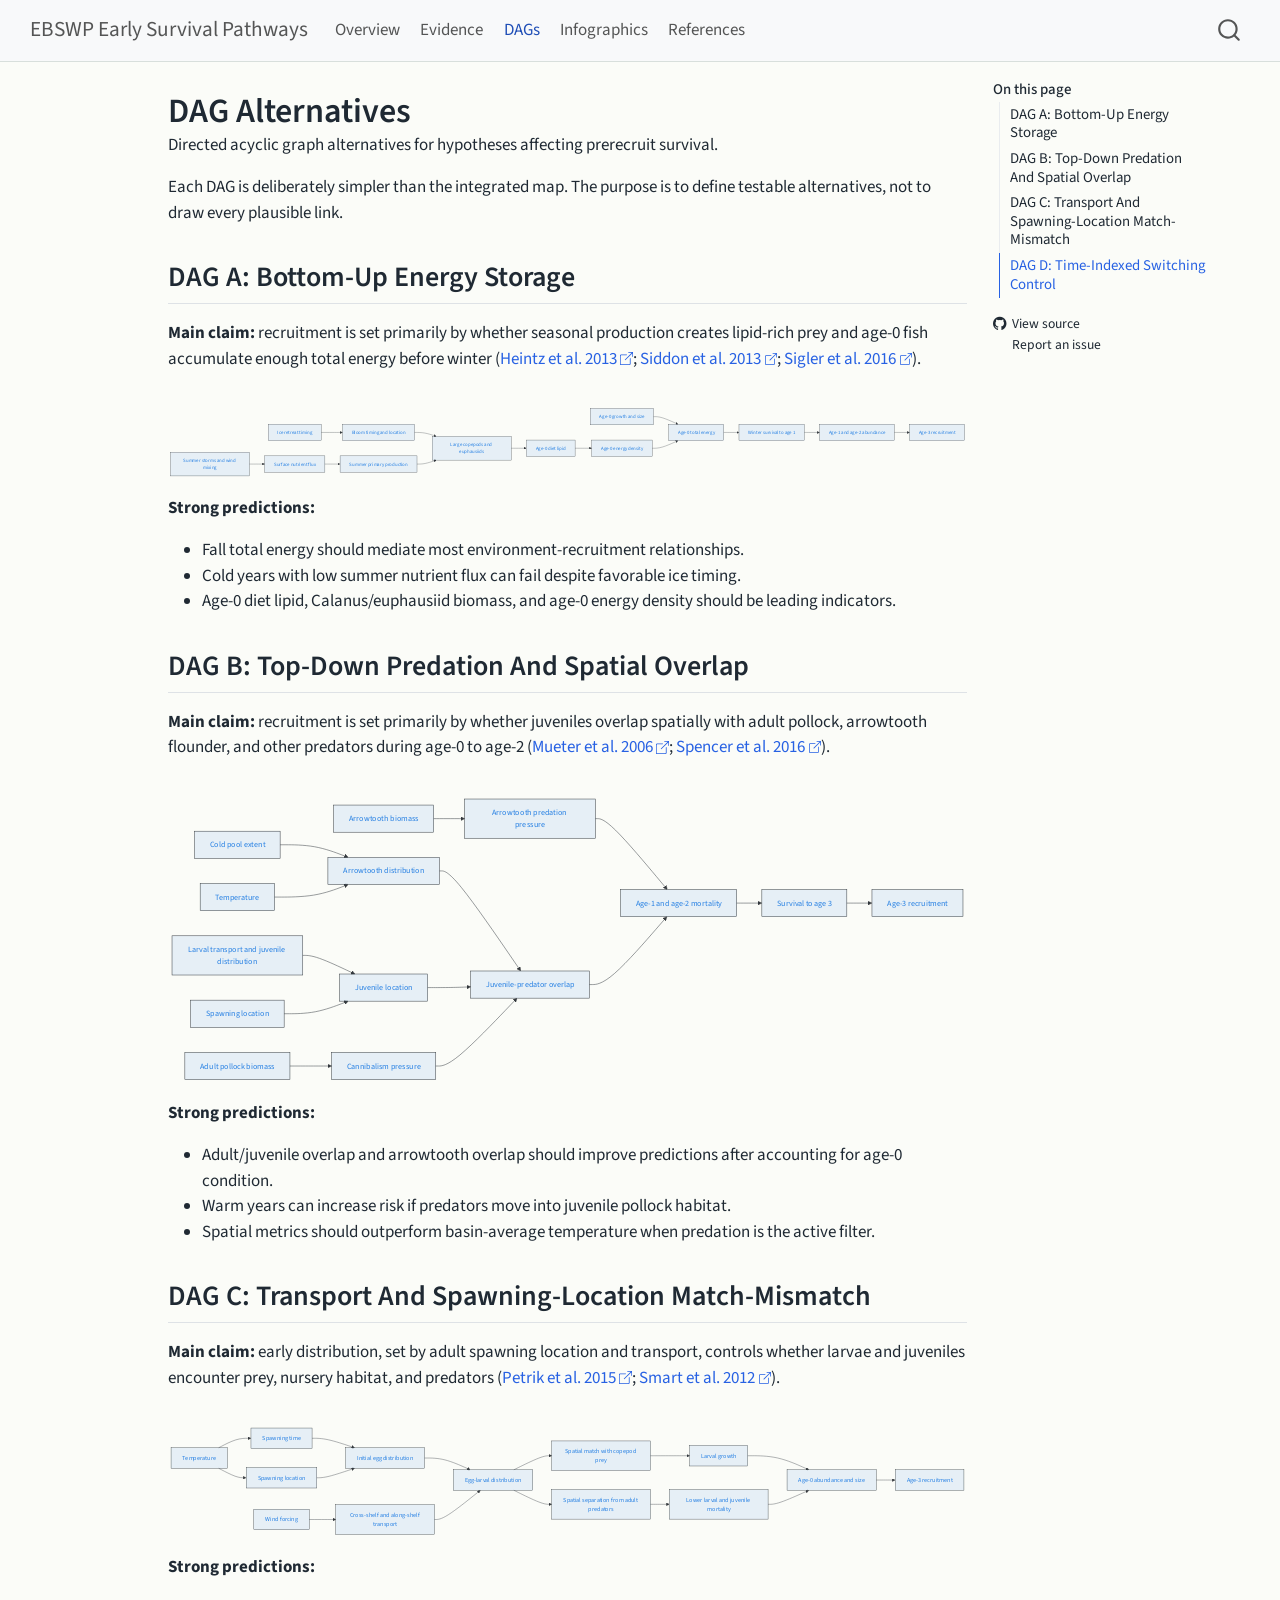
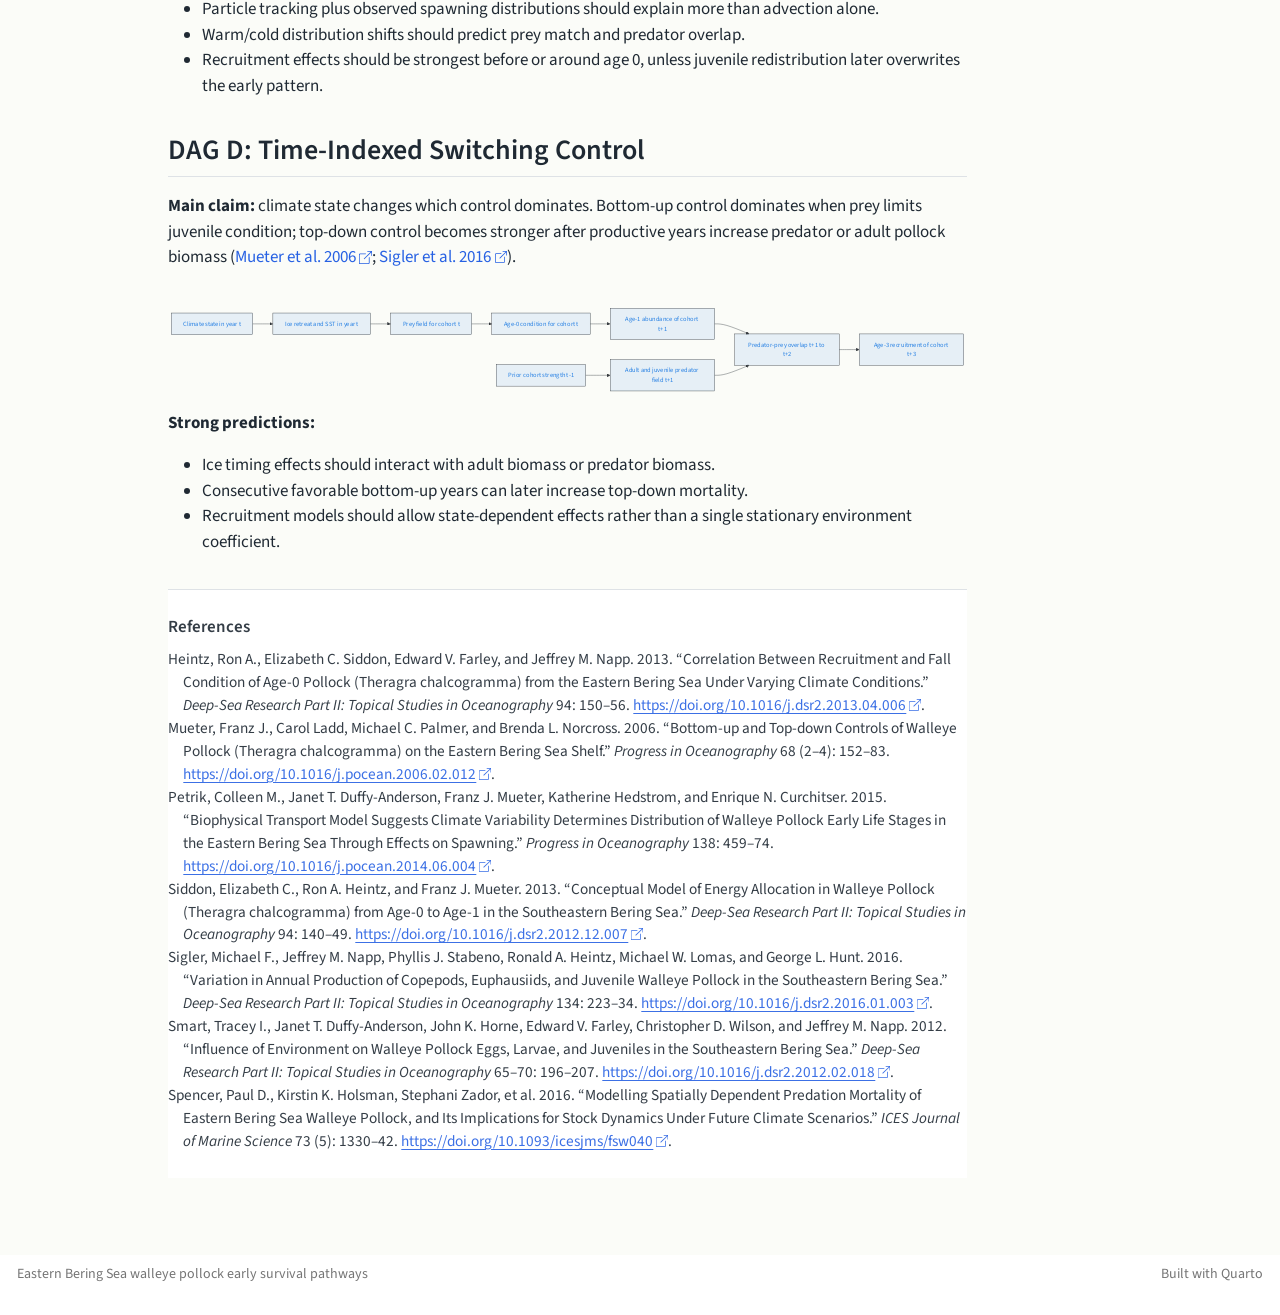
==== docs/dags.html @ bfdba336 "Initial Quarto site" ====
<!DOCTYPE html>
<html xmlns="http://www.w3.org/1999/xhtml" lang="en" xml:lang="en"><head>

<meta charset="utf-8">
<meta name="generator" content="quarto-1.9.37">

<meta name="viewport" content="width=device-width, initial-scale=1.0, user-scalable=yes">

<meta name="description" content="Directed acyclic graph alternatives for hypotheses affecting prerecruit survival.">

<title>DAG Alternatives – EBSWP Early Survival Pathways</title>
<style>
/* Default styles provided by pandoc.
** See https://pandoc.org/MANUAL.html#variables-for-html for config info.
*/
code{white-space: pre-wrap;}
span.smallcaps{font-variant: small-caps;}
div.columns{display: flex; gap: min(4vw, 1.5em);}
div.column{flex: auto; overflow-x: auto;}
div.hanging-indent{margin-left: 1.5em; text-indent: -1.5em;}
ul.task-list{list-style: none;}
ul.task-list li input[type="checkbox"] {
  width: 0.8em;
  margin: 0 0.8em 0.2em -1em; /* quarto-specific, see https://github.com/quarto-dev/quarto-cli/issues/4556 */ 
  vertical-align: middle;
}
/* CSS for citations */
div.csl-bib-body { }
div.csl-entry {
  clear: both;
}
.hanging-indent div.csl-entry {
  margin-left:2em;
  text-indent:-2em;
}
div.csl-left-margin {
  min-width:2em;
  float:left;
}
div.csl-right-inline {
  margin-left:2em;
  padding-left:1em;
}
div.csl-indent {
  margin-left: 2em;
}</style>


<script src="site_libs/quarto-nav/quarto-nav.js"></script>
<script src="site_libs/quarto-nav/headroom.min.js"></script>
<script src="site_libs/clipboard/clipboard.min.js"></script>
<script src="site_libs/quarto-search/autocomplete.umd.js"></script>
<script src="site_libs/quarto-search/fuse.min.js"></script>
<script src="site_libs/quarto-search/quarto-search.js"></script>
<meta name="quarto:offset" content="./">
<script src="site_libs/quarto-html/quarto.js" type="module"></script>
<script src="site_libs/quarto-html/tabsets/tabsets.js" type="module"></script>
<script src="site_libs/quarto-html/popper.min.js"></script>
<script src="site_libs/quarto-html/tippy.umd.min.js"></script>
<script src="site_libs/quarto-html/anchor.min.js"></script>
<link href="site_libs/quarto-html/tippy.css" rel="stylesheet">
<link href="site_libs/quarto-html/quarto-syntax-highlighting-7f8f88aac4f3542376d5c11b86a4c14d.css" rel="stylesheet" id="quarto-text-highlighting-styles">
<script src="site_libs/bootstrap/bootstrap.min.js"></script>
<link href="site_libs/bootstrap/bootstrap-icons.css" rel="stylesheet">
<link href="site_libs/bootstrap/bootstrap-158031087360bce0ff56dc785ce39e06.min.css" rel="stylesheet" append-hash="true" id="quarto-bootstrap" data-mode="light">
<script id="quarto-search-options" type="application/json">{
  "location": "navbar",
  "copy-button": false,
  "collapse-after": 3,
  "panel-placement": "end",
  "type": "overlay",
  "limit": 50,
  "keyboard-shortcut": [
    "f",
    "/",
    "s"
  ],
  "show-item-context": false,
  "language": {
    "search-no-results-text": "No results",
    "search-matching-documents-text": "matching documents",
    "search-copy-link-title": "Copy link to search",
    "search-hide-matches-text": "Hide additional matches",
    "search-more-match-text": "more match in this document",
    "search-more-matches-text": "more matches in this document",
    "search-clear-button-title": "Clear",
    "search-text-placeholder": "",
    "search-detached-cancel-button-title": "Cancel",
    "search-submit-button-title": "Submit",
    "search-label": "Search"
  }
}</script>
<style>html{ scroll-behavior: smooth; }</style>
<script src="site_libs/quarto-diagram/mermaid.min.js"></script>
<script src="site_libs/quarto-diagram/mermaid-init.js"></script>
<link href="site_libs/quarto-diagram/mermaid.css" rel="stylesheet">


<link rel="stylesheet" href="styles.css">
</head>

<body class="nav-fixed quarto-light">

<div id="quarto-search-results"></div>
  <header id="quarto-header" class="headroom fixed-top">
    <nav class="navbar navbar-expand-lg " data-bs-theme="dark">
      <div class="navbar-container container-fluid">
      <div class="navbar-brand-container mx-auto">
    <a class="navbar-brand" href="./index.html">
    <span class="navbar-title">EBSWP Early Survival Pathways</span>
    </a>
  </div>
            <div id="quarto-search" class="" title="Search"></div>
          <button class="navbar-toggler" type="button" data-bs-toggle="collapse" data-bs-target="#navbarCollapse" aria-controls="navbarCollapse" role="menu" aria-expanded="false" aria-label="Toggle navigation" onclick="if (window.quartoToggleHeadroom) { window.quartoToggleHeadroom(); }">
  <span class="navbar-toggler-icon"></span>
</button>
          <div class="collapse navbar-collapse" id="navbarCollapse">
            <ul class="navbar-nav navbar-nav-scroll me-auto">
  <li class="nav-item">
    <a class="nav-link" href="./index.html"> 
<span class="menu-text">Overview</span></a>
  </li>  
  <li class="nav-item">
    <a class="nav-link" href="./evidence.html"> 
<span class="menu-text">Evidence</span></a>
  </li>  
  <li class="nav-item">
    <a class="nav-link active" href="./dags.html" aria-current="page"> 
<span class="menu-text">DAGs</span></a>
  </li>  
  <li class="nav-item">
    <a class="nav-link" href="./infographics.html"> 
<span class="menu-text">Infographics</span></a>
  </li>  
  <li class="nav-item">
    <a class="nav-link" href="./references.html"> 
<span class="menu-text">References</span></a>
  </li>  
</ul>
          </div> <!-- /navcollapse -->
            <div class="quarto-navbar-tools">
</div>
      </div> <!-- /container-fluid -->
    </nav>
</header>
<!-- content -->
<div id="quarto-content" class="quarto-container page-columns page-rows-contents page-layout-article page-navbar">
<!-- sidebar -->
<!-- margin-sidebar -->
    <div id="quarto-margin-sidebar" class="sidebar margin-sidebar">
        <nav id="TOC" role="doc-toc" class="toc-active">
    <h2 id="toc-title">On this page</h2>
   
  <ul>
  <li><a href="#dag-a-bottom-up-energy-storage" id="toc-dag-a-bottom-up-energy-storage" class="nav-link active" data-scroll-target="#dag-a-bottom-up-energy-storage">DAG A: Bottom-Up Energy Storage</a></li>
  <li><a href="#dag-b-top-down-predation-and-spatial-overlap" id="toc-dag-b-top-down-predation-and-spatial-overlap" class="nav-link" data-scroll-target="#dag-b-top-down-predation-and-spatial-overlap">DAG B: Top-Down Predation And Spatial Overlap</a></li>
  <li><a href="#dag-c-transport-and-spawning-location-match-mismatch" id="toc-dag-c-transport-and-spawning-location-match-mismatch" class="nav-link" data-scroll-target="#dag-c-transport-and-spawning-location-match-mismatch">DAG C: Transport And Spawning-Location Match-Mismatch</a></li>
  <li><a href="#dag-d-time-indexed-switching-control" id="toc-dag-d-time-indexed-switching-control" class="nav-link" data-scroll-target="#dag-d-time-indexed-switching-control">DAG D: Time-Indexed Switching Control</a></li>
  </ul>
<div class="toc-actions"><ul><li><a href="https://github.com/jimianelli/ebswp_esp/blob/main/dags.qmd" class="toc-action"><i class="bi bi-github"></i>View source</a></li><li><a href="https://github.com/jimianelli/ebswp_esp/issues/new" class="toc-action"><i class="bi empty"></i>Report an issue</a></li></ul></div></nav>
    </div>
<!-- main -->
<main class="content" id="quarto-document-content">

<header id="title-block-header" class="quarto-title-block default">
<div class="quarto-title">
<h1 class="title">DAG Alternatives</h1>
</div>

<div>
  <div class="description">
    Directed acyclic graph alternatives for hypotheses affecting prerecruit survival.
  </div>
</div>


<div class="quarto-title-meta">

    
  
    
  </div>
  


</header>


<p>Each DAG is deliberately simpler than the integrated map. The purpose is to define testable alternatives, not to draw every plausible link.</p>
<section id="dag-a-bottom-up-energy-storage" class="level2">
<h2 class="anchored" data-anchor-id="dag-a-bottom-up-energy-storage">DAG A: Bottom-Up Energy Storage</h2>
<p><strong>Main claim:</strong> recruitment is set primarily by whether seasonal production creates lipid-rich prey and age-0 fish accumulate enough total energy before winter <span class="citation" data-cites="heintz2013 siddon2013 sigler2016">(<a href="#ref-heintz2013" role="doc-biblioref">Heintz et al. 2013</a>; <a href="#ref-siddon2013" role="doc-biblioref">Siddon et al. 2013</a>; <a href="#ref-sigler2016" role="doc-biblioref">Sigler et al. 2016</a>)</span>.</p>
<div class="cell" data-layout-align="default">
<div class="cell-output-display">
<div>
<p></p><figure class="figure"><p></p>
<div>
<pre class="mermaid mermaid-js">flowchart LR
  ICE["Ice retreat timing"] --&gt; BLOOM["Bloom timing and location"]
  WIND["Summer storms and wind mixing"] --&gt; NUT["Surface nutrient flux"]
  NUT --&gt; PP["Summer primary production"]
  BLOOM --&gt; LZOO["Large copepods and euphausiids"]
  PP --&gt; LZOO
  LZOO --&gt; DIET["Age-0 diet lipid"]
  DIET --&gt; ED["Age-0 energy density"]
  GROW["Age-0 growth and size"] --&gt; TE["Age-0 total energy"]
  ED --&gt; TE
  TE --&gt; WINS["Winter survival to age 1"]
  WINS --&gt; A12["Age-1 and age-2 abundance"]
  A12 --&gt; R3["Age-3 recruitment"]
</pre>
</div>
<p></p></figure><p></p>
</div>
</div>
</div>
<p><strong>Strong predictions:</strong></p>
<ul>
<li>Fall total energy should mediate most environment-recruitment relationships.</li>
<li>Cold years with low summer nutrient flux can fail despite favorable ice timing.</li>
<li>Age-0 diet lipid, Calanus/euphausiid biomass, and age-0 energy density should be leading indicators.</li>
</ul>
</section>
<section id="dag-b-top-down-predation-and-spatial-overlap" class="level2">
<h2 class="anchored" data-anchor-id="dag-b-top-down-predation-and-spatial-overlap">DAG B: Top-Down Predation And Spatial Overlap</h2>
<p><strong>Main claim:</strong> recruitment is set primarily by whether juveniles overlap spatially with adult pollock, arrowtooth flounder, and other predators during age-0 to age-2 <span class="citation" data-cites="mueter2006 spencer2016">(<a href="#ref-mueter2006" role="doc-biblioref">Mueter et al. 2006</a>; <a href="#ref-spencer2016" role="doc-biblioref">Spencer et al. 2016</a>)</span>.</p>
<div class="cell" data-layout-align="default">
<div class="cell-output-display">
<div>
<p></p><figure class="figure"><p></p>
<div>
<pre class="mermaid mermaid-js">flowchart LR
  ADULT["Adult pollock biomass"] --&gt; CANN["Cannibalism pressure"]
  ARROW["Arrowtooth biomass"] --&gt; ATP["Arrowtooth predation pressure"]
  COLD["Cold pool extent"] --&gt; ATDIST["Arrowtooth distribution"]
  TEMP["Temperature"] --&gt; ATDIST
  TRAN["Larval transport and juvenile distribution"] --&gt; JLOC["Juvenile location"]
  SPAWN["Spawning location"] --&gt; JLOC
  ATDIST --&gt; OVER["Juvenile-predator overlap"]
  JLOC --&gt; OVER
  CANN --&gt; OVER
  ATP --&gt; MORT["Age-1 and age-2 mortality"]
  OVER --&gt; MORT
  MORT --&gt; SURV["Survival to age 3"]
  SURV --&gt; R3["Age-3 recruitment"]
</pre>
</div>
<p></p></figure><p></p>
</div>
</div>
</div>
<p><strong>Strong predictions:</strong></p>
<ul>
<li>Adult/juvenile overlap and arrowtooth overlap should improve predictions after accounting for age-0 condition.</li>
<li>Warm years can increase risk if predators move into juvenile pollock habitat.</li>
<li>Spatial metrics should outperform basin-average temperature when predation is the active filter.</li>
</ul>
</section>
<section id="dag-c-transport-and-spawning-location-match-mismatch" class="level2">
<h2 class="anchored" data-anchor-id="dag-c-transport-and-spawning-location-match-mismatch">DAG C: Transport And Spawning-Location Match-Mismatch</h2>
<p><strong>Main claim:</strong> early distribution, set by adult spawning location and transport, controls whether larvae and juveniles encounter prey, nursery habitat, and predators <span class="citation" data-cites="petrik2015 smart2012">(<a href="#ref-petrik2015" role="doc-biblioref">Petrik et al. 2015</a>; <a href="#ref-smart2012" role="doc-biblioref">Smart et al. 2012</a>)</span>.</p>
<div class="cell" data-layout-align="default">
<div class="cell-output-display">
<div>
<p></p><figure class="figure"><p></p>
<div>
<pre class="mermaid mermaid-js">flowchart LR
  TEMP["Temperature"] --&gt; SPAT["Spawning time"]
  TEMP --&gt; SPAL["Spawning location"]
  WIND["Wind forcing"] --&gt; CURR["Cross-shelf and along-shelf transport"]
  SPAT --&gt; INIT["Initial egg distribution"]
  SPAL --&gt; INIT
  INIT --&gt; ELD["Egg-larval distribution"]
  CURR --&gt; ELD
  ELD --&gt; PREY["Spatial match with copepod prey"]
  ELD --&gt; SAFE["Spatial separation from adult predators"]
  PREY --&gt; LGROW["Larval growth"]
  SAFE --&gt; LMORT["Lower larval and juvenile mortality"]
  LGROW --&gt; A0["Age-0 abundance and size"]
  LMORT --&gt; A0
  A0 --&gt; R3["Age-3 recruitment"]
</pre>
</div>
<p></p></figure><p></p>
</div>
</div>
</div>
<p><strong>Strong predictions:</strong></p>
<ul>
<li>Particle tracking plus observed spawning distributions should explain more than advection alone.</li>
<li>Warm/cold distribution shifts should predict prey match and predator overlap.</li>
<li>Recruitment effects should be strongest before or around age 0, unless juvenile redistribution later overwrites the early pattern.</li>
</ul>
</section>
<section id="dag-d-time-indexed-switching-control" class="level2">
<h2 class="anchored" data-anchor-id="dag-d-time-indexed-switching-control">DAG D: Time-Indexed Switching Control</h2>
<p><strong>Main claim:</strong> climate state changes which control dominates. Bottom-up control dominates when prey limits juvenile condition; top-down control becomes stronger after productive years increase predator or adult pollock biomass <span class="citation" data-cites="mueter2006 sigler2016">(<a href="#ref-mueter2006" role="doc-biblioref">Mueter et al. 2006</a>; <a href="#ref-sigler2016" role="doc-biblioref">Sigler et al. 2016</a>)</span>.</p>
<div class="cell" data-layout-align="default">
<div class="cell-output-display">
<div>
<p></p><figure class="figure"><p></p>
<div>
<pre class="mermaid mermaid-js">flowchart LR
  CLIM["Climate state in year t"] --&gt; ICE["Ice retreat and SST in year t"]
  ICE --&gt; PREY["Prey field for cohort t"]
  PREY --&gt; COND["Age-0 condition for cohort t"]
  COND --&gt; AGE1["Age-1 abundance of cohort t+1"]
  PCOHORT["Prior cohort strength t-1"] --&gt; PREDAD["Adult and juvenile predator field t+1"]
  AGE1 --&gt; OVER["Predator-prey overlap t+1 to t+2"]
  PREDAD --&gt; OVER
  OVER --&gt; AGE3["Age-3 recruitment of cohort t+3"]
</pre>
</div>
<p></p></figure><p></p>
</div>
</div>
</div>
<p><strong>Strong predictions:</strong></p>
<ul>
<li>Ice timing effects should interact with adult biomass or predator biomass.</li>
<li>Consecutive favorable bottom-up years can later increase top-down mortality.</li>
<li>Recruitment models should allow state-dependent effects rather than a single stationary environment coefficient.</li>
</ul>



</section>

<div id="quarto-appendix" class="default"><section class="quarto-appendix-contents" role="doc-bibliography" id="quarto-bibliography"><h2 class="anchored quarto-appendix-heading">References</h2><div id="refs" class="references csl-bib-body hanging-indent" role="list">
<div id="ref-heintz2013" class="csl-entry" role="listitem">
Heintz, Ron A., Elizabeth C. Siddon, Edward V. Farley, and Jeffrey M. Napp. 2013. <span>“Correlation Between Recruitment and Fall Condition of Age-0 Pollock (<span class="nocase">Theragra chalcogramma</span>) from the Eastern Bering Sea Under Varying Climate Conditions.”</span> <em>Deep-Sea Research Part II: Topical Studies in Oceanography</em> 94: 150–56. <a href="https://doi.org/10.1016/j.dsr2.2013.04.006">https://doi.org/10.1016/j.dsr2.2013.04.006</a>.
</div>
<div id="ref-mueter2006" class="csl-entry" role="listitem">
Mueter, Franz J., Carol Ladd, Michael C. Palmer, and Brenda L. Norcross. 2006. <span>“Bottom-up and Top-down Controls of Walleye Pollock (<span class="nocase">Theragra chalcogramma</span>) on the Eastern Bering Sea Shelf.”</span> <em>Progress in Oceanography</em> 68 (2–4): 152–83. <a href="https://doi.org/10.1016/j.pocean.2006.02.012">https://doi.org/10.1016/j.pocean.2006.02.012</a>.
</div>
<div id="ref-petrik2015" class="csl-entry" role="listitem">
Petrik, Colleen M., Janet T. Duffy-Anderson, Franz J. Mueter, Katherine Hedstrom, and Enrique N. Curchitser. 2015. <span>“Biophysical Transport Model Suggests Climate Variability Determines Distribution of Walleye Pollock Early Life Stages in the Eastern Bering Sea Through Effects on Spawning.”</span> <em>Progress in Oceanography</em> 138: 459–74. <a href="https://doi.org/10.1016/j.pocean.2014.06.004">https://doi.org/10.1016/j.pocean.2014.06.004</a>.
</div>
<div id="ref-siddon2013" class="csl-entry" role="listitem">
Siddon, Elizabeth C., Ron A. Heintz, and Franz J. Mueter. 2013. <span>“Conceptual Model of Energy Allocation in Walleye Pollock (<span class="nocase">Theragra chalcogramma</span>) from Age-0 to Age-1 in the Southeastern Bering Sea.”</span> <em>Deep-Sea Research Part II: Topical Studies in Oceanography</em> 94: 140–49. <a href="https://doi.org/10.1016/j.dsr2.2012.12.007">https://doi.org/10.1016/j.dsr2.2012.12.007</a>.
</div>
<div id="ref-sigler2016" class="csl-entry" role="listitem">
Sigler, Michael F., Jeffrey M. Napp, Phyllis J. Stabeno, Ronald A. Heintz, Michael W. Lomas, and George L. Hunt. 2016. <span>“Variation in Annual Production of Copepods, Euphausiids, and Juvenile Walleye Pollock in the Southeastern Bering Sea.”</span> <em>Deep-Sea Research Part II: Topical Studies in Oceanography</em> 134: 223–34. <a href="https://doi.org/10.1016/j.dsr2.2016.01.003">https://doi.org/10.1016/j.dsr2.2016.01.003</a>.
</div>
<div id="ref-smart2012" class="csl-entry" role="listitem">
Smart, Tracey I., Janet T. Duffy-Anderson, John K. Horne, Edward V. Farley, Christopher D. Wilson, and Jeffrey M. Napp. 2012. <span>“Influence of Environment on Walleye Pollock Eggs, Larvae, and Juveniles in the Southeastern Bering Sea.”</span> <em>Deep-Sea Research Part II: Topical Studies in Oceanography</em> 65–70: 196–207. <a href="https://doi.org/10.1016/j.dsr2.2012.02.018">https://doi.org/10.1016/j.dsr2.2012.02.018</a>.
</div>
<div id="ref-spencer2016" class="csl-entry" role="listitem">
Spencer, Paul D., Kirstin K. Holsman, Stephani Zador, et al. 2016. <span>“Modelling Spatially Dependent Predation Mortality of Eastern Bering Sea Walleye Pollock, and Its Implications for Stock Dynamics Under Future Climate Scenarios.”</span> <em>ICES Journal of Marine Science</em> 73 (5): 1330–42. <a href="https://doi.org/10.1093/icesjms/fsw040">https://doi.org/10.1093/icesjms/fsw040</a>.
</div>
</div></section></div></main> <!-- /main -->
<script id="quarto-html-after-body" type="application/javascript">
  window.document.addEventListener("DOMContentLoaded", function (event) {
    const icon = "";
    const anchorJS = new window.AnchorJS();
    anchorJS.options = {
      placement: 'right',
      icon: icon
    };
    anchorJS.add('.anchored');
    const isCodeAnnotation = (el) => {
      for (const clz of el.classList) {
        if (clz.startsWith('code-annotation-')) {                     
          return true;
        }
      }
      return false;
    }
    const onCopySuccess = function(e) {
      // button target
      const button = e.trigger;
      // don't keep focus
      button.blur();
      // flash "checked"
      button.classList.add('code-copy-button-checked');
      var currentTitle = button.getAttribute("title");
      button.setAttribute("title", "Copied!");
      let tooltip;
      if (window.bootstrap) {
        button.setAttribute("data-bs-toggle", "tooltip");
        button.setAttribute("data-bs-placement", "left");
        button.setAttribute("data-bs-title", "Copied!");
        tooltip = new bootstrap.Tooltip(button, 
          { trigger: "manual", 
            customClass: "code-copy-button-tooltip",
            offset: [0, -8]});
        tooltip.show();    
      }
      setTimeout(function() {
        if (tooltip) {
          tooltip.hide();
          button.removeAttribute("data-bs-title");
          button.removeAttribute("data-bs-toggle");
          button.removeAttribute("data-bs-placement");
        }
        button.setAttribute("title", currentTitle);
        button.classList.remove('code-copy-button-checked');
      }, 1000);
      // clear code selection
      e.clearSelection();
    }
    const getTextToCopy = function(trigger) {
      const outerScaffold = trigger.parentElement.cloneNode(true);
      const codeEl = outerScaffold.querySelector('code');
      for (const childEl of codeEl.children) {
        if (isCodeAnnotation(childEl)) {
          childEl.remove();
        }
      }
      return codeEl.innerText;
    }
    const clipboard = new window.ClipboardJS('.code-copy-button:not([data-in-quarto-modal])', {
      text: getTextToCopy
    });
    clipboard.on('success', onCopySuccess);
    if (window.document.getElementById('quarto-embedded-source-code-modal')) {
      const clipboardModal = new window.ClipboardJS('.code-copy-button[data-in-quarto-modal]', {
        text: getTextToCopy,
        container: window.document.getElementById('quarto-embedded-source-code-modal')
      });
      clipboardModal.on('success', onCopySuccess);
    }
      var localhostRegex = new RegExp(/^(?:http|https):\/\/localhost\:?[0-9]*\//);
      var mailtoRegex = new RegExp(/^mailto:/);
        var filterRegex = new RegExp("https:\/\/jimianelli\.github\.io\/ebswp_esp\/");
      var isInternal = (href) => {
          return filterRegex.test(href) || localhostRegex.test(href) || mailtoRegex.test(href);
      }
      // Inspect non-navigation links and adorn them if external
     var links = window.document.querySelectorAll('a[href]:not(.nav-link):not(.navbar-brand):not(.toc-action):not(.sidebar-link):not(.sidebar-item-toggle):not(.pagination-link):not(.no-external):not([aria-hidden]):not(.dropdown-item):not(.quarto-navigation-tool):not(.about-link)');
      for (var i=0; i<links.length; i++) {
        const link = links[i];
        if (!isInternal(link.href)) {
          // undo the damage that might have been done by quarto-nav.js in the case of
          // links that we want to consider external
          if (link.dataset.originalHref !== undefined) {
            link.href = link.dataset.originalHref;
          }
            // target, if specified
            link.setAttribute("target", "_blank");
            if (link.getAttribute("rel") === null) {
              link.setAttribute("rel", "noopener");
            }
            // default icon
            link.classList.add("external");
        }
      }
    function tippyHover(el, contentFn, onTriggerFn, onUntriggerFn) {
      const config = {
        allowHTML: true,
        maxWidth: 500,
        delay: 100,
        arrow: false,
        appendTo: function(el) {
            return el.parentElement;
        },
        interactive: true,
        interactiveBorder: 10,
        theme: 'quarto',
        placement: 'bottom-start',
      };
      if (contentFn) {
        config.content = contentFn;
      }
      if (onTriggerFn) {
        config.onTrigger = onTriggerFn;
      }
      if (onUntriggerFn) {
        config.onUntrigger = onUntriggerFn;
      }
      window.tippy(el, config); 
    }
    const noterefs = window.document.querySelectorAll('a[role="doc-noteref"]');
    for (var i=0; i<noterefs.length; i++) {
      const ref = noterefs[i];
      tippyHover(ref, function() {
        // use id or data attribute instead here
        let href = ref.getAttribute('data-footnote-href') || ref.getAttribute('href');
        try { href = new URL(href).hash; } catch {}
        const id = href.replace(/^#\/?/, "");
        const note = window.document.getElementById(id);
        if (note) {
          return note.innerHTML;
        } else {
          return "";
        }
      });
    }
    const xrefs = window.document.querySelectorAll('a.quarto-xref');
    const processXRef = (id, note) => {
      // Strip column container classes
      const stripColumnClz = (el) => {
        el.classList.remove("page-full", "page-columns");
        if (el.children) {
          for (const child of el.children) {
            stripColumnClz(child);
          }
        }
      }
      stripColumnClz(note)
      if (id === null || id.startsWith('sec-')) {
        // Special case sections, only their first couple elements
        const container = document.createElement("div");
        if (note.children && note.children.length > 2) {
          container.appendChild(note.children[0].cloneNode(true));
          for (let i = 1; i < note.children.length; i++) {
            const child = note.children[i];
            if (child.tagName === "P" && child.innerText === "") {
              continue;
            } else {
              container.appendChild(child.cloneNode(true));
              break;
            }
          }
          if (window.Quarto?.typesetMath) {
            window.Quarto.typesetMath(container);
          }
          return container.innerHTML
        } else {
          if (window.Quarto?.typesetMath) {
            window.Quarto.typesetMath(note);
          }
          return note.innerHTML;
        }
      } else {
        // Remove any anchor links if they are present
        const anchorLink = note.querySelector('a.anchorjs-link');
        if (anchorLink) {
          anchorLink.remove();
        }
        if (window.Quarto?.typesetMath) {
          window.Quarto.typesetMath(note);
        }
        if (note.classList.contains("callout")) {
          return note.outerHTML;
        } else {
          return note.innerHTML;
        }
      }
    }
    for (var i=0; i<xrefs.length; i++) {
      const xref = xrefs[i];
      tippyHover(xref, undefined, function(instance) {
        instance.disable();
        let url = xref.getAttribute('href');
        let hash = undefined; 
        if (url.startsWith('#')) {
          hash = url;
        } else {
          try { hash = new URL(url).hash; } catch {}
        }
        if (hash) {
          const id = hash.replace(/^#\/?/, "");
          const note = window.document.getElementById(id);
          if (note !== null) {
            try {
              const html = processXRef(id, note.cloneNode(true));
              instance.setContent(html);
            } finally {
              instance.enable();
              instance.show();
            }
          } else {
            // See if we can fetch this
            fetch(url.split('#')[0])
            .then(res => res.text())
            .then(html => {
              const parser = new DOMParser();
              const htmlDoc = parser.parseFromString(html, "text/html");
              const note = htmlDoc.getElementById(id);
              if (note !== null) {
                const html = processXRef(id, note);
                instance.setContent(html);
              } 
            }).finally(() => {
              instance.enable();
              instance.show();
            });
          }
        } else {
          // See if we can fetch a full url (with no hash to target)
          // This is a special case and we should probably do some content thinning / targeting
          fetch(url)
          .then(res => res.text())
          .then(html => {
            const parser = new DOMParser();
            const htmlDoc = parser.parseFromString(html, "text/html");
            const note = htmlDoc.querySelector('main.content');
            if (note !== null) {
              // This should only happen for chapter cross references
              // (since there is no id in the URL)
              // remove the first header
              if (note.children.length > 0 && note.children[0].tagName === "HEADER") {
                note.children[0].remove();
              }
              const html = processXRef(null, note);
              instance.setContent(html);
            } 
          }).finally(() => {
            instance.enable();
            instance.show();
          });
        }
      }, function(instance) {
      });
    }
        let selectedAnnoteEl;
        const selectorForAnnotation = ( cell, annotation) => {
          let cellAttr = 'data-code-cell="' + cell + '"';
          let lineAttr = 'data-code-annotation="' +  annotation + '"';
          const selector = 'span[' + cellAttr + '][' + lineAttr + ']';
          return selector;
        }
        const selectCodeLines = (annoteEl) => {
          const doc = window.document;
          const targetCell = annoteEl.getAttribute("data-target-cell");
          const targetAnnotation = annoteEl.getAttribute("data-target-annotation");
          const annoteSpan = window.document.querySelector(selectorForAnnotation(targetCell, targetAnnotation));
          const lines = annoteSpan.getAttribute("data-code-lines").split(",");
          const lineIds = lines.map((line) => {
            return targetCell + "-" + line;
          })
          let top = null;
          let height = null;
          let parent = null;
          if (lineIds.length > 0) {
              //compute the position of the single el (top and bottom and make a div)
              const el = window.document.getElementById(lineIds[0]);
              top = el.offsetTop;
              height = el.offsetHeight;
              parent = el.parentElement.parentElement;
            if (lineIds.length > 1) {
              const lastEl = window.document.getElementById(lineIds[lineIds.length - 1]);
              const bottom = lastEl.offsetTop + lastEl.offsetHeight;
              height = bottom - top;
            }
            if (top !== null && height !== null && parent !== null) {
              // cook up a div (if necessary) and position it 
              let div = window.document.getElementById("code-annotation-line-highlight");
              if (div === null) {
                div = window.document.createElement("div");
                div.setAttribute("id", "code-annotation-line-highlight");
                div.style.position = 'absolute';
                parent.appendChild(div);
              }
              div.style.top = top - 2 + "px";
              div.style.height = height + 4 + "px";
              div.style.left = 0;
              let gutterDiv = window.document.getElementById("code-annotation-line-highlight-gutter");
              if (gutterDiv === null) {
                gutterDiv = window.document.createElement("div");
                gutterDiv.setAttribute("id", "code-annotation-line-highlight-gutter");
                gutterDiv.style.position = 'absolute';
                const codeCell = window.document.getElementById(targetCell);
                const gutter = codeCell.querySelector('.code-annotation-gutter');
                gutter.appendChild(gutterDiv);
              }
              gutterDiv.style.top = top - 2 + "px";
              gutterDiv.style.height = height + 4 + "px";
            }
            selectedAnnoteEl = annoteEl;
          }
        };
        const unselectCodeLines = () => {
          const elementsIds = ["code-annotation-line-highlight", "code-annotation-line-highlight-gutter"];
          elementsIds.forEach((elId) => {
            const div = window.document.getElementById(elId);
            if (div) {
              div.remove();
            }
          });
          selectedAnnoteEl = undefined;
        };
          // Handle positioning of the toggle
      window.addEventListener(
        "resize",
        throttle(() => {
          elRect = undefined;
          if (selectedAnnoteEl) {
            selectCodeLines(selectedAnnoteEl);
          }
        }, 10)
      );
      function throttle(fn, ms) {
      let throttle = false;
      let timer;
        return (...args) => {
          if(!throttle) { // first call gets through
              fn.apply(this, args);
              throttle = true;
          } else { // all the others get throttled
              if(timer) clearTimeout(timer); // cancel #2
              timer = setTimeout(() => {
                fn.apply(this, args);
                timer = throttle = false;
              }, ms);
          }
        };
      }
        // Attach click handler to the DT
        const annoteDls = window.document.querySelectorAll('dt[data-target-cell]');
        for (const annoteDlNode of annoteDls) {
          annoteDlNode.addEventListener('click', (event) => {
            const clickedEl = event.target;
            if (clickedEl !== selectedAnnoteEl) {
              unselectCodeLines();
              const activeEl = window.document.querySelector('dt[data-target-cell].code-annotation-active');
              if (activeEl) {
                activeEl.classList.remove('code-annotation-active');
              }
              selectCodeLines(clickedEl);
              clickedEl.classList.add('code-annotation-active');
            } else {
              // Unselect the line
              unselectCodeLines();
              clickedEl.classList.remove('code-annotation-active');
            }
          });
        }
    const findCites = (el) => {
      const parentEl = el.parentElement;
      if (parentEl) {
        const cites = parentEl.dataset.cites;
        if (cites) {
          return {
            el,
            cites: cites.split(' ')
          };
        } else {
          return findCites(el.parentElement)
        }
      } else {
        return undefined;
      }
    };
    var bibliorefs = window.document.querySelectorAll('a[role="doc-biblioref"]');
    for (var i=0; i<bibliorefs.length; i++) {
      const ref = bibliorefs[i];
      const citeInfo = findCites(ref);
      if (citeInfo) {
        tippyHover(citeInfo.el, function() {
          var popup = window.document.createElement('div');
          citeInfo.cites.forEach(function(cite) {
            var citeDiv = window.document.createElement('div');
            citeDiv.classList.add('hanging-indent');
            citeDiv.classList.add('csl-entry');
            var biblioDiv = window.document.getElementById('ref-' + cite);
            if (biblioDiv) {
              citeDiv.innerHTML = biblioDiv.innerHTML;
            }
            popup.appendChild(citeDiv);
          });
          return popup.innerHTML;
        });
      }
    }
  });
  </script>
</div> <!-- /content -->
<footer class="footer">
  <div class="nav-footer">
    <div class="nav-footer-left">
<p>Eastern Bering Sea walleye pollock early survival pathways</p>
</div>   
    <div class="nav-footer-center">
      &nbsp;
    <div class="toc-actions d-sm-block d-md-none"><ul><li><a href="https://github.com/jimianelli/ebswp_esp/blob/main/dags.qmd" class="toc-action"><i class="bi bi-github"></i>View source</a></li><li><a href="https://github.com/jimianelli/ebswp_esp/issues/new" class="toc-action"><i class="bi empty"></i>Report an issue</a></li></ul></div></div>
    <div class="nav-footer-right">
<p>Built with Quarto</p>
</div>
  </div>
</footer>




<script src="site_libs/quarto-html/zenscroll-min.js"></script>
</body></html>
---- docs/site_libs/quarto-html/tippy.css ----
.tippy-box[data-animation=fade][data-state=hidden]{opacity:0}[data-tippy-root]{max-width:calc(100vw - 10px)}.tippy-box{position:relative;background-color:#333;color:#fff;border-radius:4px;font-size:14px;line-height:1.4;white-space:normal;outline:0;transition-property:transform,visibility,opacity}.tippy-box[data-placement^=top]>.tippy-arrow{bottom:0}.tippy-box[data-placement^=top]>.tippy-arrow:before{bottom:-7px;left:0;border-width:8px 8px 0;border-top-color:initial;transform-origin:center top}.tippy-box[data-placement^=bottom]>.tippy-arrow{top:0}.tippy-box[data-placement^=bottom]>.tippy-arrow:before{top:-7px;left:0;border-width:0 8px 8px;border-bottom-color:initial;transform-origin:center bottom}.tippy-box[data-placement^=left]>.tippy-arrow{right:0}.tippy-box[data-placement^=left]>.tippy-arrow:before{border-width:8px 0 8px 8px;border-left-color:initial;right:-7px;transform-origin:center left}.tippy-box[data-placement^=right]>.tippy-arrow{left:0}.tippy-box[data-placement^=right]>.tippy-arrow:before{left:-7px;border-width:8px 8px 8px 0;border-right-color:initial;transform-origin:center right}.tippy-box[data-inertia][data-state=visible]{transition-timing-function:cubic-bezier(.54,1.5,.38,1.11)}.tippy-arrow{width:16px;height:16px;color:#333}.tippy-arrow:before{content:"";position:absolute;border-color:transparent;border-style:solid}.tippy-content{position:relative;padding:5px 9px;z-index:1}
---- docs/site_libs/quarto-html/quarto-syntax-highlighting-7f8f88aac4f3542376d5c11b86a4c14d.css ----
/* quarto syntax highlight colors */
:root {
  --quarto-hl-ot-color: #003B4F;
  --quarto-hl-at-color: #657422;
  --quarto-hl-ss-color: #20794D;
  --quarto-hl-an-color: #5E5E5E;
  --quarto-hl-fu-color: #4758AB;
  --quarto-hl-st-color: #20794D;
  --quarto-hl-cf-color: #003B4F;
  --quarto-hl-op-color: #5E5E5E;
  --quarto-hl-er-color: #AD0000;
  --quarto-hl-bn-color: #AD0000;
  --quarto-hl-al-color: #AD0000;
  --quarto-hl-va-color: #111111;
  --quarto-hl-bu-color: inherit;
  --quarto-hl-ex-color: inherit;
  --quarto-hl-pp-color: #AD0000;
  --quarto-hl-in-color: #5E5E5E;
  --quarto-hl-vs-color: #20794D;
  --quarto-hl-wa-color: #5E5E5E;
  --quarto-hl-do-color: #5E5E5E;
  --quarto-hl-im-color: #00769E;
  --quarto-hl-ch-color: #20794D;
  --quarto-hl-dt-color: #AD0000;
  --quarto-hl-fl-color: #AD0000;
  --quarto-hl-co-color: #5E5E5E;
  --quarto-hl-cv-color: #5E5E5E;
  --quarto-hl-cn-color: #8f5902;
  --quarto-hl-sc-color: #5E5E5E;
  --quarto-hl-dv-color: #AD0000;
  --quarto-hl-kw-color: #003B4F;
}

/* other quarto variables */
:root {
  --quarto-font-monospace: SFMono-Regular, Menlo, Monaco, Consolas, "Liberation Mono", "Courier New", monospace;
}

/* syntax highlight based on Pandoc's rules */
pre > code.sourceCode > span {
  color: #003B4F;
}

code.sourceCode > span {
  color: #003B4F;
}

div.sourceCode,
div.sourceCode pre.sourceCode {
  color: #003B4F;
}

/* Normal */
code span {
  color: #003B4F;
}

/* Alert */
code span.al {
  color: #AD0000;
  font-style: inherit;
}

/* Annotation */
code span.an {
  color: #5E5E5E;
  font-style: inherit;
}

/* Attribute */
code span.at {
  color: #657422;
  font-style: inherit;
}

/* BaseN */
code span.bn {
  color: #AD0000;
  font-style: inherit;
}

/* BuiltIn */
code span.bu {
  font-style: inherit;
}

/* ControlFlow */
code span.cf {
  color: #003B4F;
  font-weight: bold;
  font-style: inherit;
}

/* Char */
code span.ch {
  color: #20794D;
  font-style: inherit;
}

/* Constant */
code span.cn {
  color: #8f5902;
  font-style: inherit;
}

/* Comment */
code span.co {
  color: #5E5E5E;
  font-style: inherit;
}

/* CommentVar */
code span.cv {
  color: #5E5E5E;
  font-style: italic;
}

/* Documentation */
code span.do {
  color: #5E5E5E;
  font-style: italic;
}

/* DataType */
code span.dt {
  color: #AD0000;
  font-style: inherit;
}

/* DecVal */
code span.dv {
  color: #AD0000;
  font-style: inherit;
}

/* Error */
code span.er {
  color: #AD0000;
  font-style: inherit;
}

/* Extension */
code span.ex {
  font-style: inherit;
}

/* Float */
code span.fl {
  color: #AD0000;
  font-style: inherit;
}

/* Function */
code span.fu {
  color: #4758AB;
  font-style: inherit;
}

/* Import */
code span.im {
  color: #00769E;
  font-style: inherit;
}

/* Information */
code span.in {
  color: #5E5E5E;
  font-style: inherit;
}

/* Keyword */
code span.kw {
  color: #003B4F;
  font-weight: bold;
  font-style: inherit;
}

/* Operator */
code span.op {
  color: #5E5E5E;
  font-style: inherit;
}

/* Other */
code span.ot {
  color: #003B4F;
  font-style: inherit;
}

/* Preprocessor */
code span.pp {
  color: #AD0000;
  font-style: inherit;
}

/* SpecialChar */
code span.sc {
  color: #5E5E5E;
  font-style: inherit;
}

/* SpecialString */
code span.ss {
  color: #20794D;
  font-style: inherit;
}

/* String */
code span.st {
  color: #20794D;
  font-style: inherit;
}

/* Variable */
code span.va {
  color: #111111;
  font-style: inherit;
}

/* VerbatimString */
code span.vs {
  color: #20794D;
  font-style: inherit;
}

/* Warning */
code span.wa {
  color: #5E5E5E;
  font-style: italic;
}

.prevent-inlining {
  content: "</";
}

/*# sourceMappingURL=789ad8cd35626ba772517505b42a116e.css.map */
---- docs/site_libs/quarto-diagram/mermaid.css ----
.mermaidTooltip {
  position: absolute;
  text-align: center;
  max-width: 200px;
  padding: 2px;
  font-family: "trebuchet ms", verdana, arial;
  font-size: 12px;
  background: #ffffde;
  border: 1px solid #aaaa33;
  border-radius: 2px;
  pointer-events: none;
  z-index: 1000;
}
---- docs/styles.css ----
:root {
  --ink: #1f2933;
  --muted: #5b6773;
  --line: #d8dfdc;
  --blue: #26739b;
  --teal: #13856f;
  --green: #6b8f24;
  --amber: #c68519;
  --coral: #c8523f;
  --slate: #53606c;
  --paper: #fbfcf8;
}

body {
  color: var(--ink);
  background: var(--paper);
}

.navbar {
  border-bottom: 1px solid var(--line);
}

.hero-panel {
  border: 1px solid var(--line);
  border-radius: 8px;
  padding: 1rem 1.2rem;
  background: #ffffff;
  margin-bottom: 1.2rem;
}

.stage-strip {
  display: grid;
  grid-template-columns: 1fr auto 1fr auto 1fr auto 1fr auto 1fr;
  gap: 0.65rem;
  align-items: stretch;
  margin: 1rem 0 2rem;
}

.stage-card,
.alt-card,
.evidence-card {
  border: 1px solid var(--line);
  border-radius: 8px;
  padding: 1rem;
  background: #fff;
}

.stage-card p,
.alt-card p,
.evidence-card p {
  margin-bottom: 0;
}

.stage-card.physical {
  border-color: var(--blue);
  background: #e8f2f7;
}

.stage-card.prey {
  border-color: var(--green);
  background: #ecf5eb;
}

.stage-card.condition {
  border-color: var(--amber);
  background: #fff3df;
}

.stage-card.predation {
  border-color: var(--coral);
  background: #fdf2e8;
}

.stage-card.survival {
  border-color: var(--teal);
  background: #e8f6f2;
}

.arrow-card {
  display: grid;
  place-items: center;
  color: var(--slate);
  font-size: 1.6rem;
}

.alt-grid,
.evidence-grid {
  display: grid;
  grid-template-columns: repeat(2, minmax(0, 1fr));
  gap: 1rem;
}

.evidence-grid {
  grid-template-columns: repeat(4, minmax(0, 1fr));
}

.bar {
  height: 8px;
  border-radius: 99px;
  background: #edf0ee;
  overflow: hidden;
  margin: 0.5rem 0 0.8rem;
}

.bar::before {
  content: "";
  display: block;
  height: 100%;
  border-radius: 99px;
}

.bar.energy::before {
  width: 92%;
  background: var(--teal);
}

.bar.pred::before {
  width: 84%;
  background: var(--coral);
}

.bar.transport::before {
  width: 64%;
  background: var(--blue);
}

.bar.cold::before {
  width: 38%;
  background: var(--slate);
}

table {
  background: #fff;
}

@media (max-width: 950px) {
  .stage-strip {
    grid-template-columns: 1fr;
  }

  .arrow-card {
    transform: rotate(90deg);
  }

  .alt-grid,
  .evidence-grid {
    grid-template-columns: 1fr;
  }
}
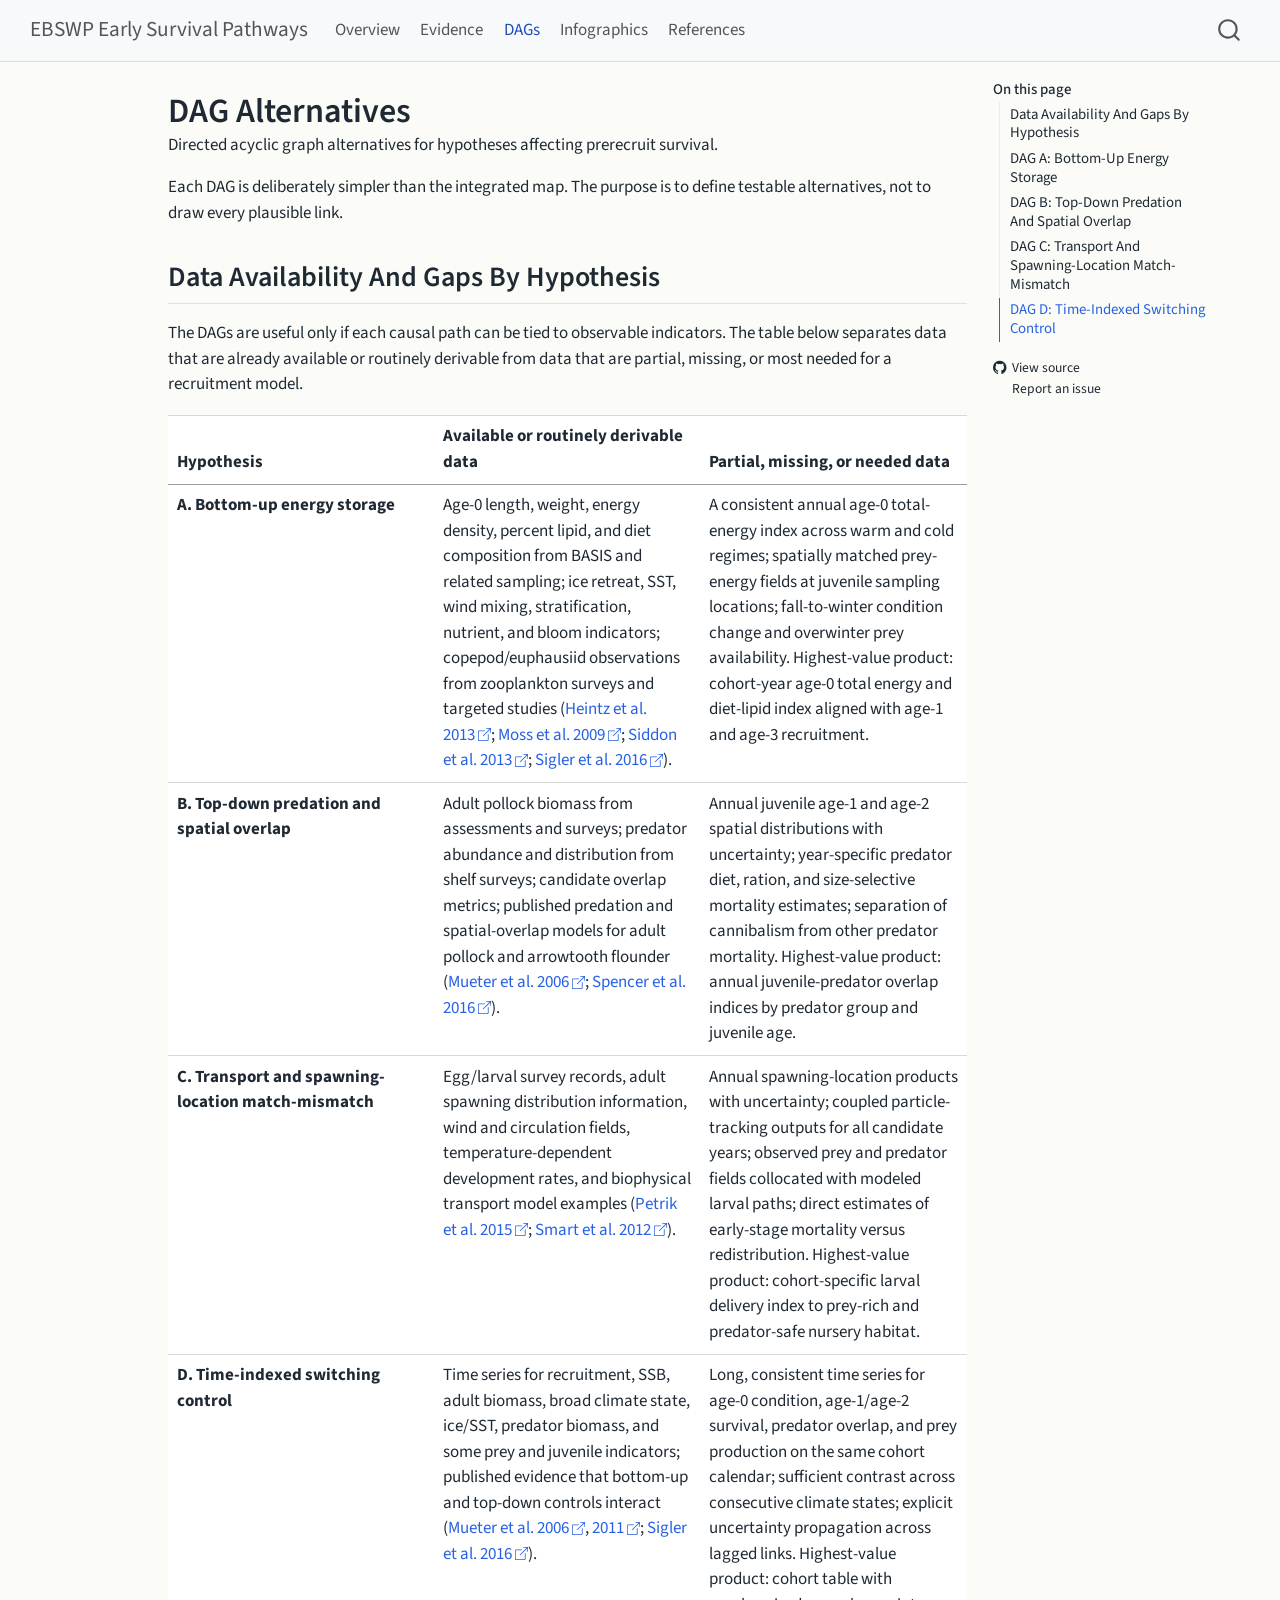
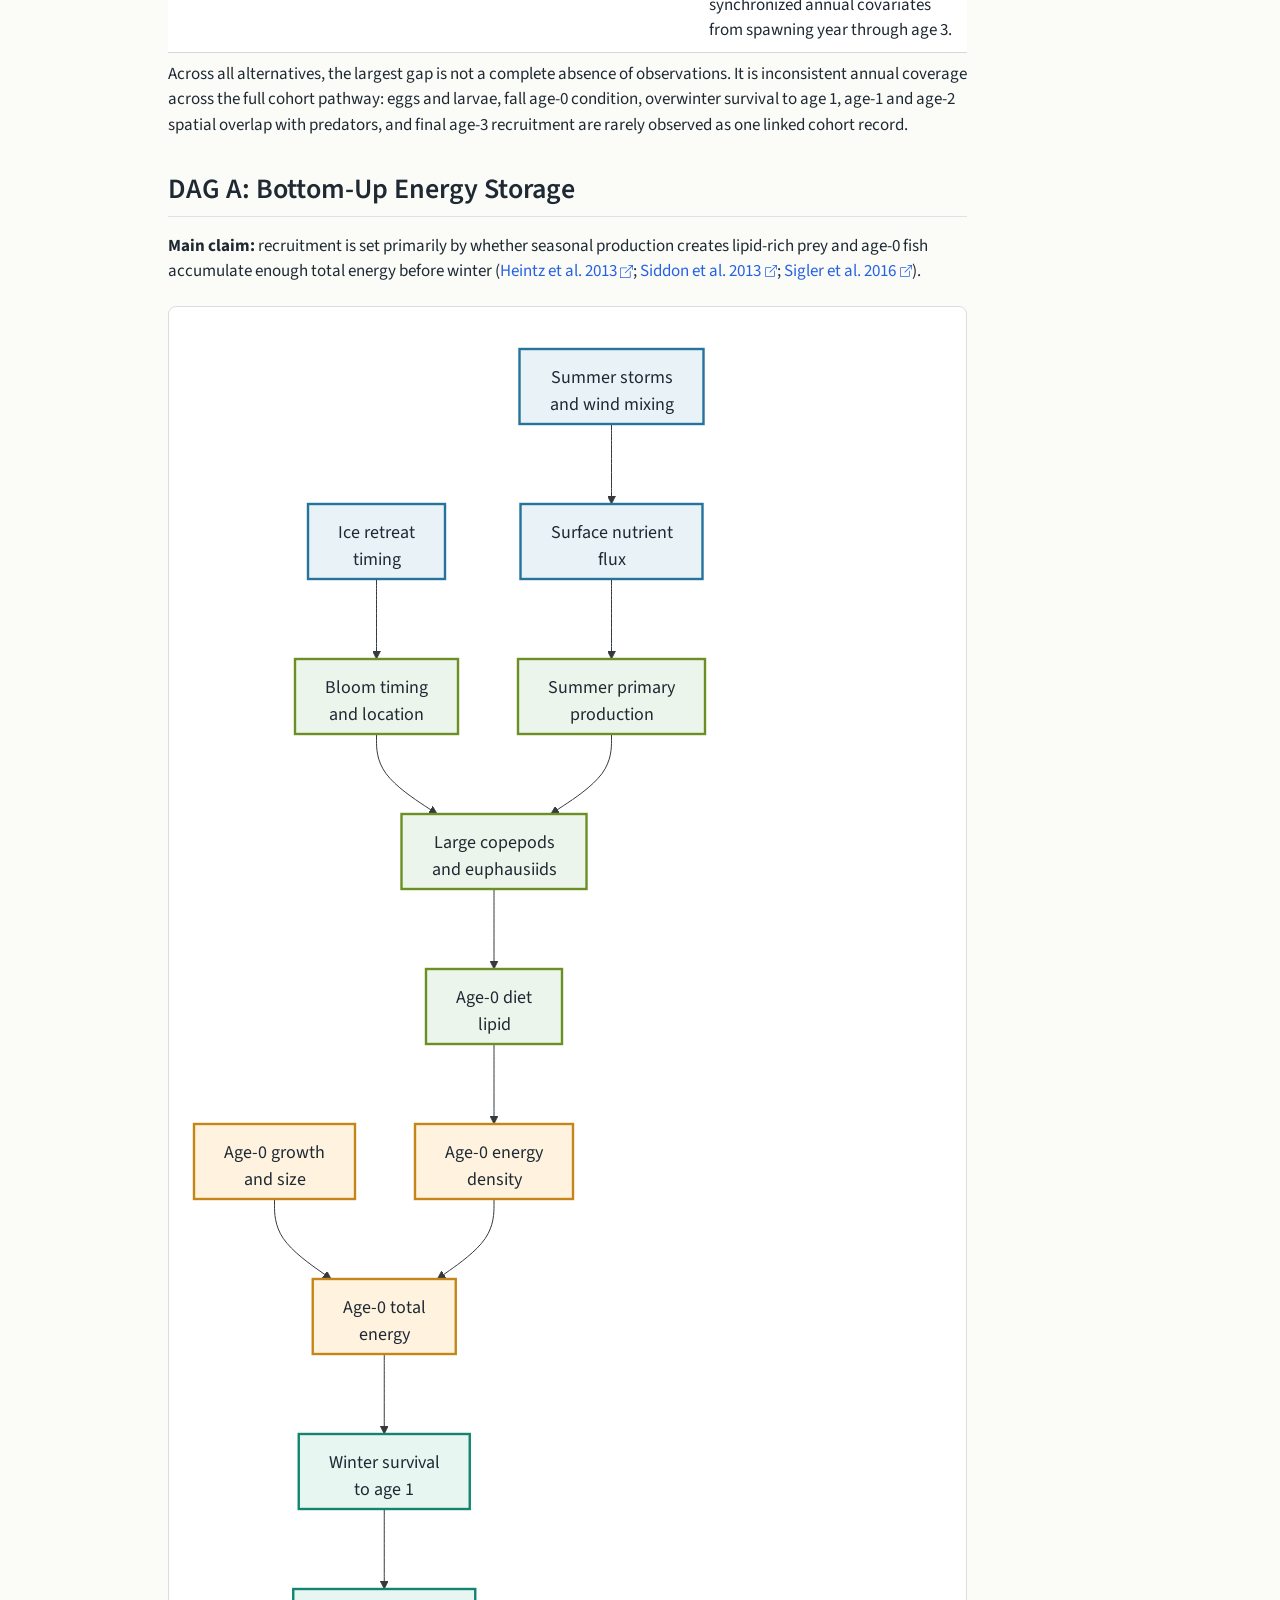
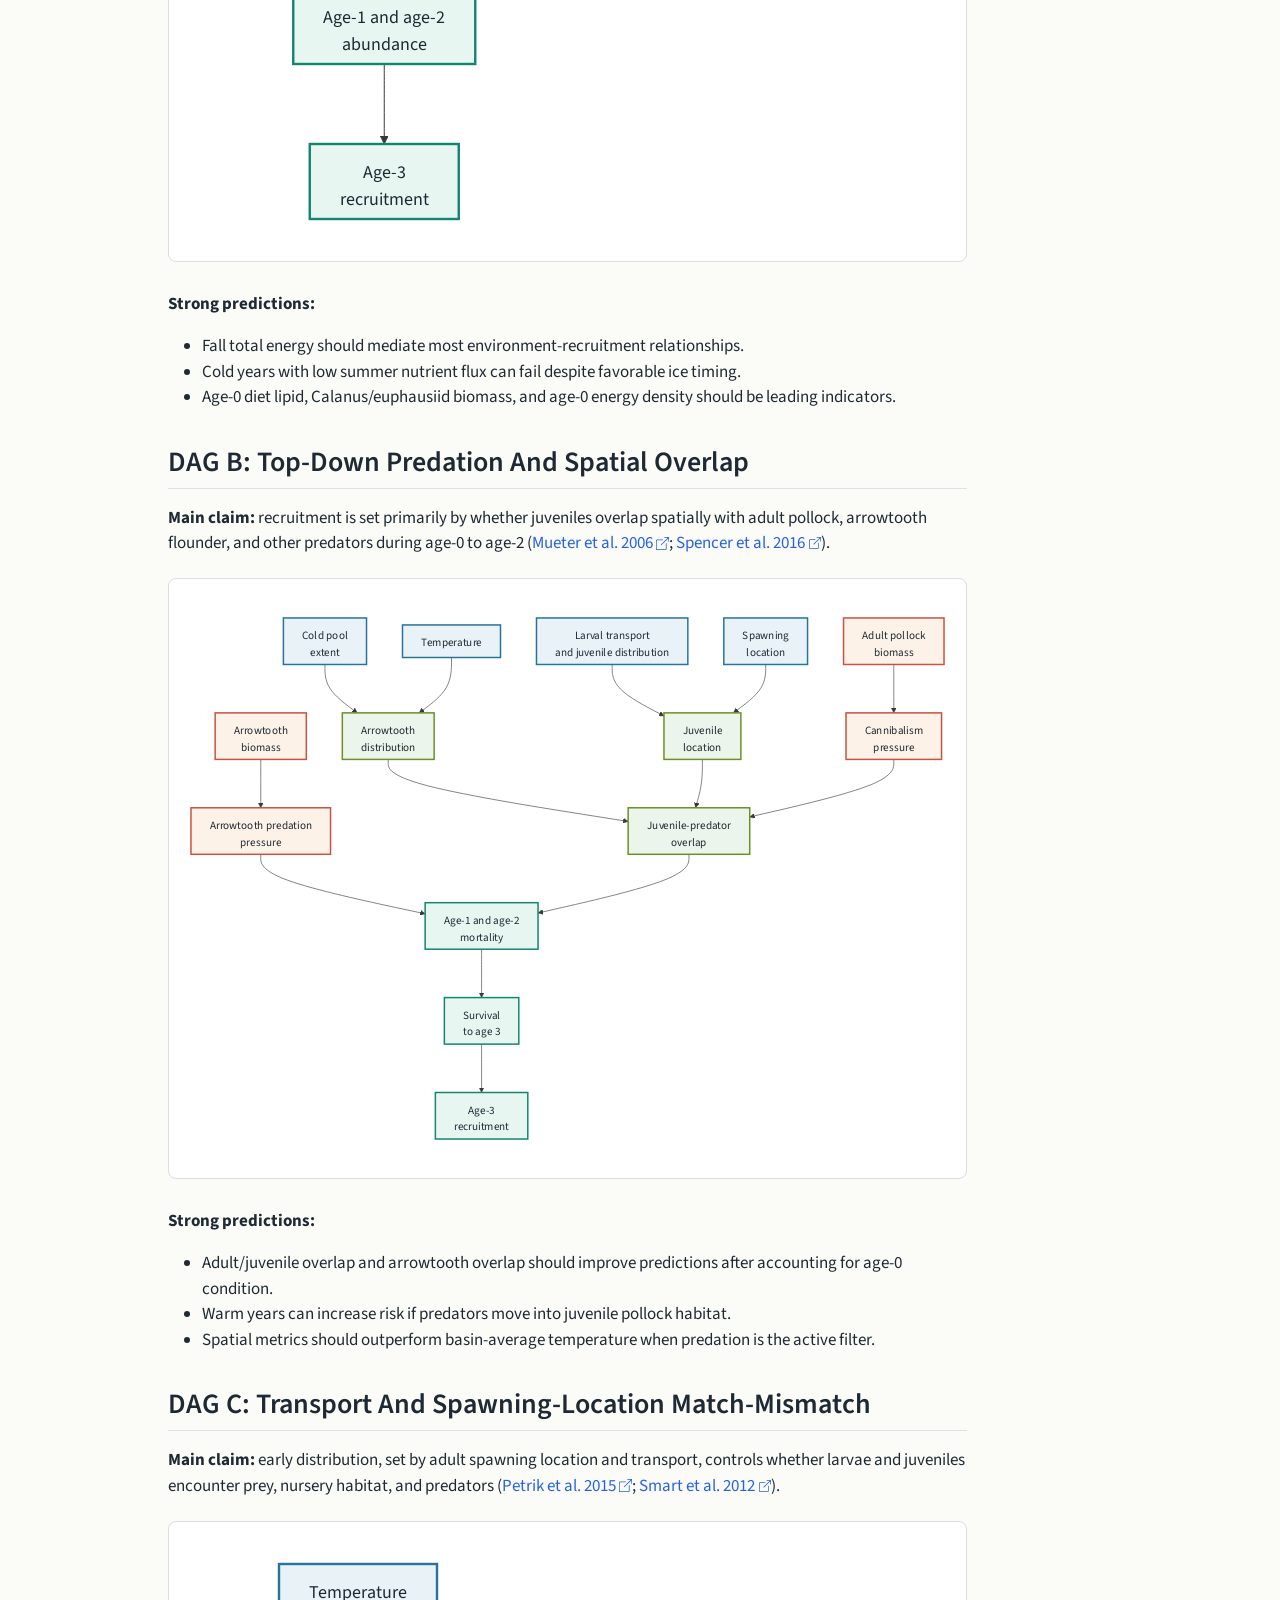
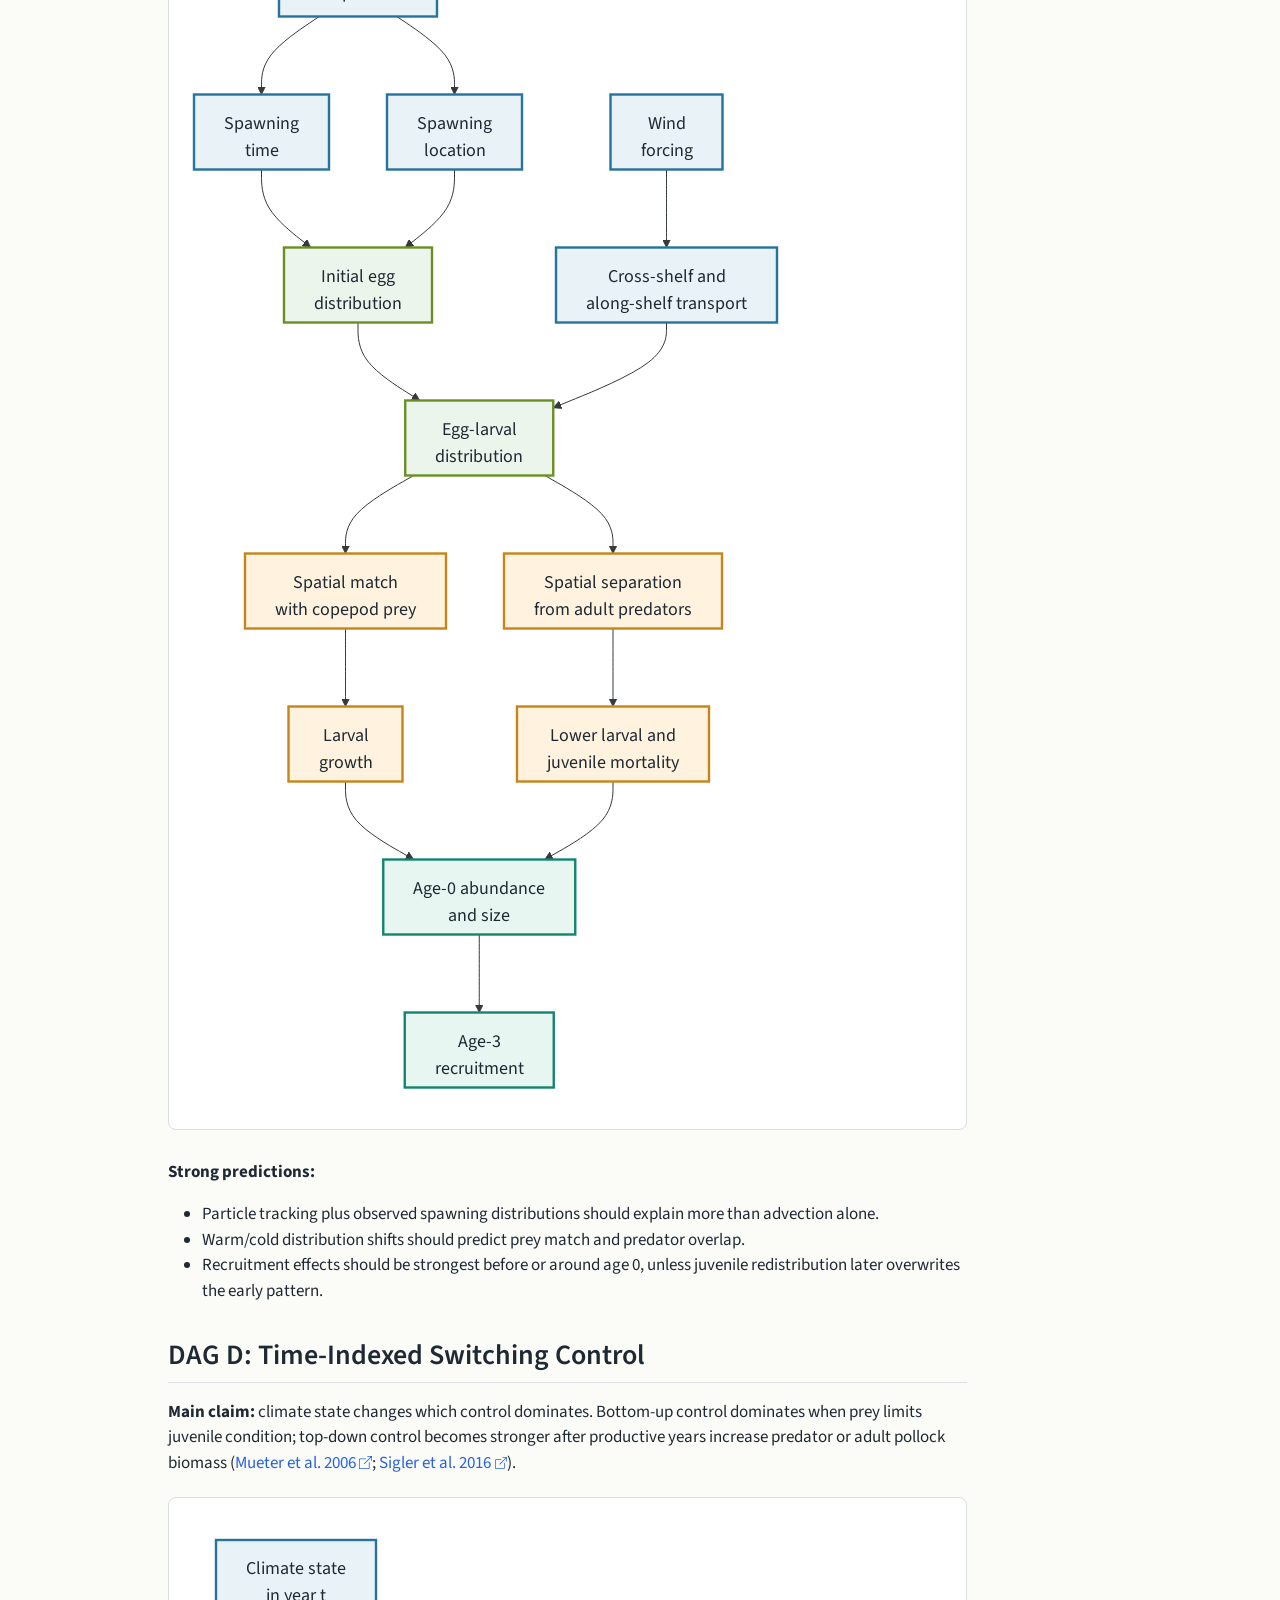
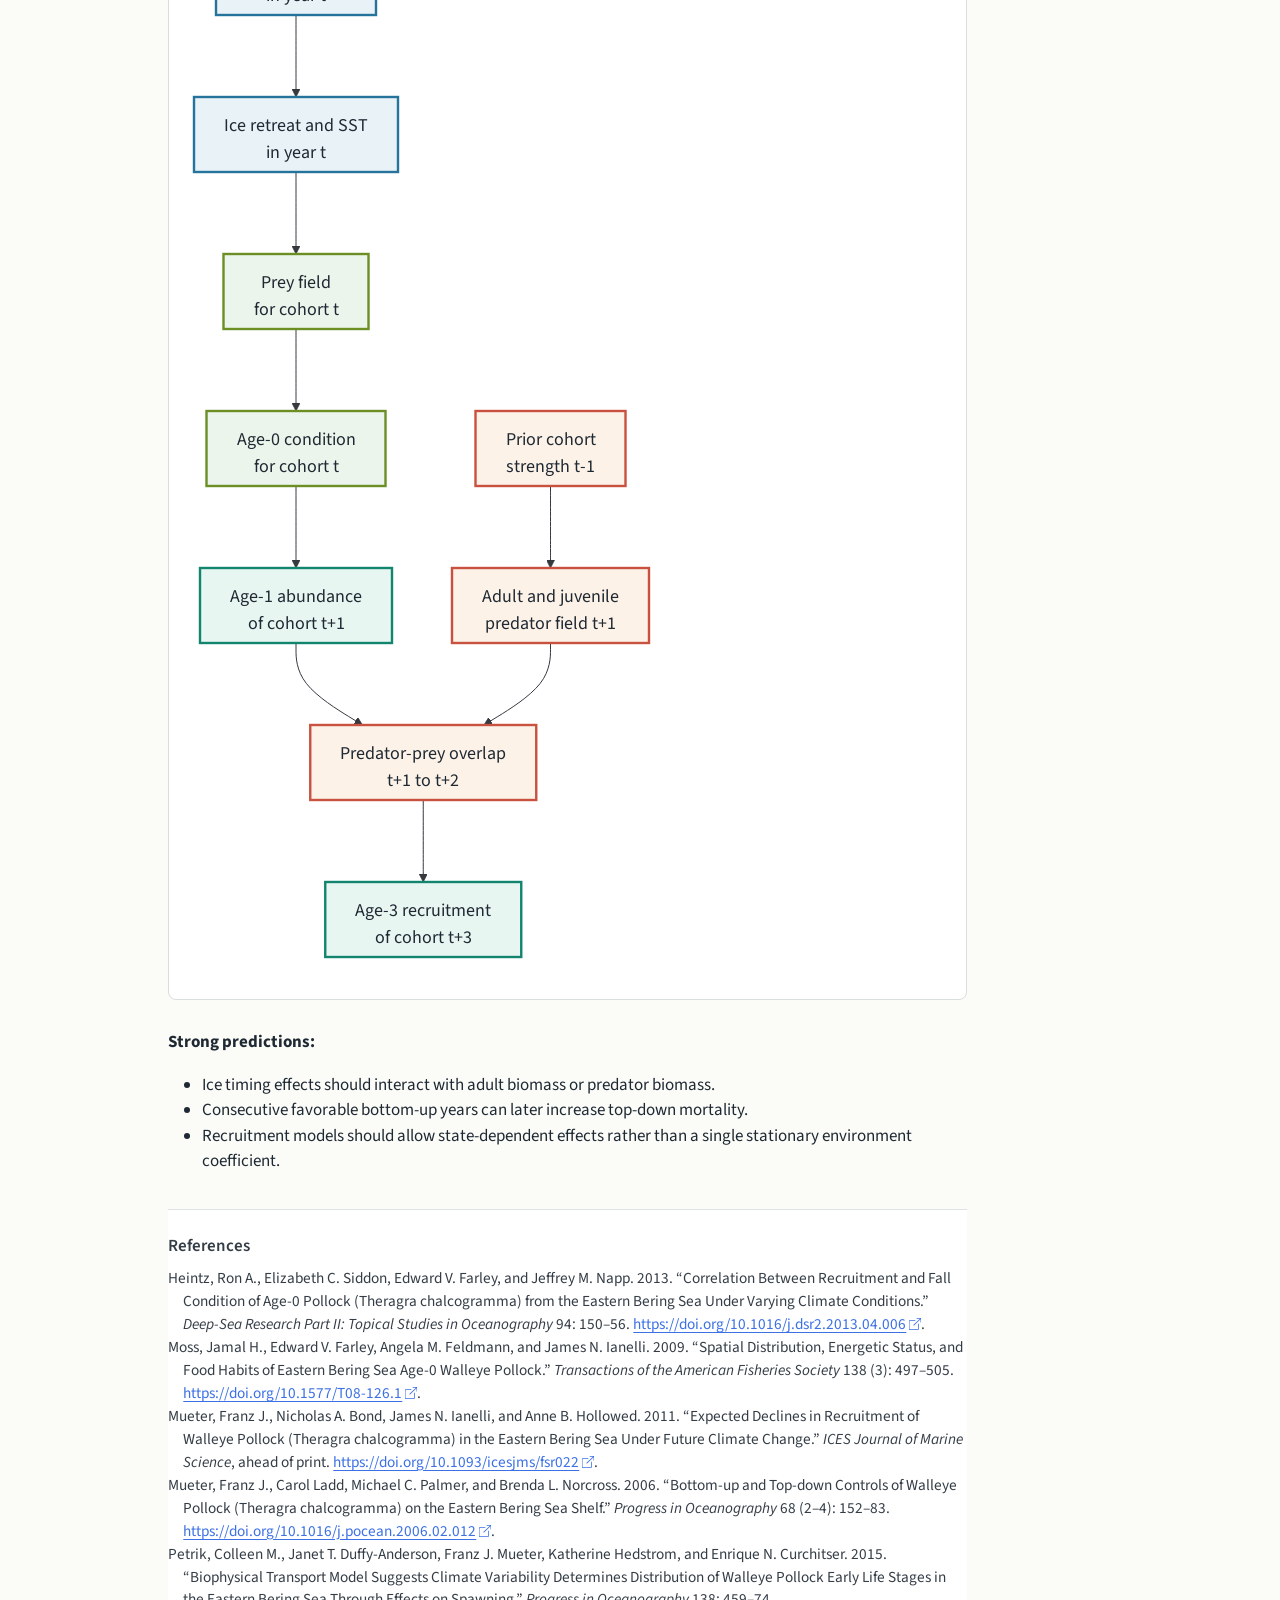
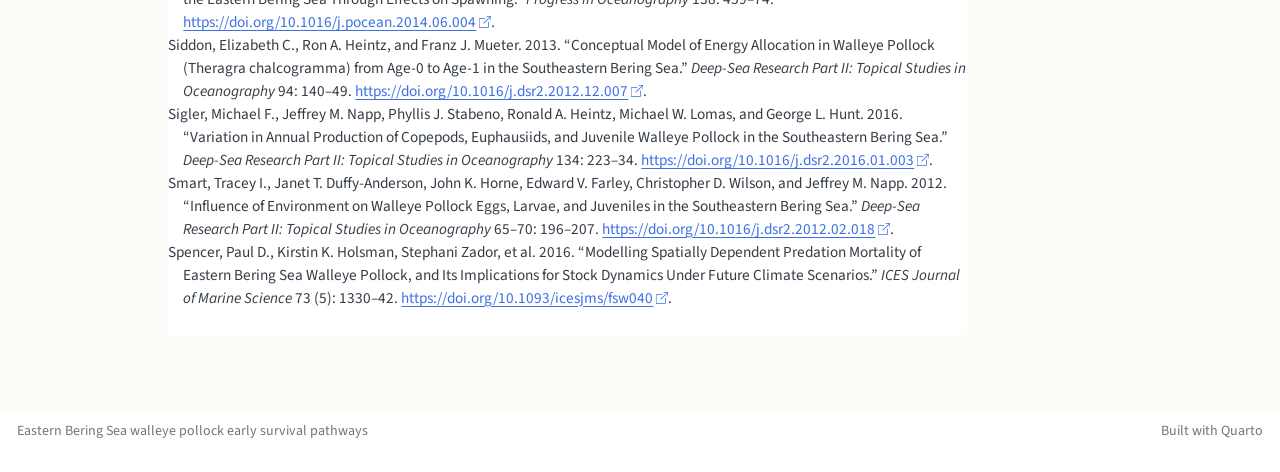
==== commit bb04fa3f: "Improve DAG readability and data gaps" ====
--- a/docs/dags.html
+++ b/docs/dags.html
@@ -152,12 +152,13 @@
     <h2 id="toc-title">On this page</h2>
    
   <ul>
-  <li><a href="#dag-a-bottom-up-energy-storage" id="toc-dag-a-bottom-up-energy-storage" class="nav-link active" data-scroll-target="#dag-a-bottom-up-energy-storage">DAG A: Bottom-Up Energy Storage</a></li>
+  <li><a href="#data-availability-and-gaps-by-hypothesis" id="toc-data-availability-and-gaps-by-hypothesis" class="nav-link active" data-scroll-target="#data-availability-and-gaps-by-hypothesis">Data Availability And Gaps By Hypothesis</a></li>
+  <li><a href="#dag-a-bottom-up-energy-storage" id="toc-dag-a-bottom-up-energy-storage" class="nav-link" data-scroll-target="#dag-a-bottom-up-energy-storage">DAG A: Bottom-Up Energy Storage</a></li>
   <li><a href="#dag-b-top-down-predation-and-spatial-overlap" id="toc-dag-b-top-down-predation-and-spatial-overlap" class="nav-link" data-scroll-target="#dag-b-top-down-predation-and-spatial-overlap">DAG B: Top-Down Predation And Spatial Overlap</a></li>
   <li><a href="#dag-c-transport-and-spawning-location-match-mismatch" id="toc-dag-c-transport-and-spawning-location-match-mismatch" class="nav-link" data-scroll-target="#dag-c-transport-and-spawning-location-match-mismatch">DAG C: Transport And Spawning-Location Match-Mismatch</a></li>
   <li><a href="#dag-d-time-indexed-switching-control" id="toc-dag-d-time-indexed-switching-control" class="nav-link" data-scroll-target="#dag-d-time-indexed-switching-control">DAG D: Time-Indexed Switching Control</a></li>
   </ul>
-<div class="toc-actions"><ul><li><a href="https://github.com/jimianelli/ebswp_esp/blob/main/dags.qmd" class="toc-action"><i class="bi bi-github"></i>View source</a></li><li><a href="https://github.com/jimianelli/ebswp_esp/issues/new" class="toc-action"><i class="bi empty"></i>Report an issue</a></li></ul></div></nav>
+<div class="toc-actions"><ul><li><a href="https://github.com/afsc-assessments/ebswp_esp/blob/main/dags.qmd" class="toc-action"><i class="bi bi-github"></i>View source</a></li><li><a href="https://github.com/afsc-assessments/ebswp_esp/issues/new" class="toc-action"><i class="bi empty"></i>Report an issue</a></li></ul></div></nav>
     </div>
 <!-- main -->
 <main class="content" id="quarto-document-content">
@@ -187,30 +188,83 @@
 
 
 <p>Each DAG is deliberately simpler than the integrated map. The purpose is to define testable alternatives, not to draw every plausible link.</p>
+<section id="data-availability-and-gaps-by-hypothesis" class="level2">
+<h2 class="anchored" data-anchor-id="data-availability-and-gaps-by-hypothesis">Data Availability And Gaps By Hypothesis</h2>
+<p>The DAGs are useful only if each causal path can be tied to observable indicators. The table below separates data that are already available or routinely derivable from data that are partial, missing, or most needed for a recruitment model.</p>
+<table class="caption-top table">
+<colgroup>
+<col style="width: 33%">
+<col style="width: 33%">
+<col style="width: 33%">
+</colgroup>
+<thead>
+<tr class="header">
+<th>Hypothesis</th>
+<th>Available or routinely derivable data</th>
+<th>Partial, missing, or needed data</th>
+</tr>
+</thead>
+<tbody>
+<tr class="odd">
+<td><strong>A. Bottom-up energy storage</strong></td>
+<td>Age-0 length, weight, energy density, percent lipid, and diet composition from BASIS and related sampling; ice retreat, SST, wind mixing, stratification, nutrient, and bloom indicators; copepod/euphausiid observations from zooplankton surveys and targeted studies <span class="citation" data-cites="heintz2013 moss2009 siddon2013 sigler2016">(<a href="#ref-heintz2013" role="doc-biblioref">Heintz et al. 2013</a>; <a href="#ref-moss2009" role="doc-biblioref">Moss et al. 2009</a>; <a href="#ref-siddon2013" role="doc-biblioref">Siddon et al. 2013</a>; <a href="#ref-sigler2016" role="doc-biblioref">Sigler et al. 2016</a>)</span>.</td>
+<td>A consistent annual age-0 total-energy index across warm and cold regimes; spatially matched prey-energy fields at juvenile sampling locations; fall-to-winter condition change and overwinter prey availability. Highest-value product: cohort-year age-0 total energy and diet-lipid index aligned with age-1 and age-3 recruitment.</td>
+</tr>
+<tr class="even">
+<td><strong>B. Top-down predation and spatial overlap</strong></td>
+<td>Adult pollock biomass from assessments and surveys; predator abundance and distribution from shelf surveys; candidate overlap metrics; published predation and spatial-overlap models for adult pollock and arrowtooth flounder <span class="citation" data-cites="mueter2006 spencer2016">(<a href="#ref-mueter2006" role="doc-biblioref">Mueter et al. 2006</a>; <a href="#ref-spencer2016" role="doc-biblioref">Spencer et al. 2016</a>)</span>.</td>
+<td>Annual juvenile age-1 and age-2 spatial distributions with uncertainty; year-specific predator diet, ration, and size-selective mortality estimates; separation of cannibalism from other predator mortality. Highest-value product: annual juvenile-predator overlap indices by predator group and juvenile age.</td>
+</tr>
+<tr class="odd">
+<td><strong>C. Transport and spawning-location match-mismatch</strong></td>
+<td>Egg/larval survey records, adult spawning distribution information, wind and circulation fields, temperature-dependent development rates, and biophysical transport model examples <span class="citation" data-cites="petrik2015 smart2012">(<a href="#ref-petrik2015" role="doc-biblioref">Petrik et al. 2015</a>; <a href="#ref-smart2012" role="doc-biblioref">Smart et al. 2012</a>)</span>.</td>
+<td>Annual spawning-location products with uncertainty; coupled particle-tracking outputs for all candidate years; observed prey and predator fields collocated with modeled larval paths; direct estimates of early-stage mortality versus redistribution. Highest-value product: cohort-specific larval delivery index to prey-rich and predator-safe nursery habitat.</td>
+</tr>
+<tr class="even">
+<td><strong>D. Time-indexed switching control</strong></td>
+<td>Time series for recruitment, SSB, adult biomass, broad climate state, ice/SST, predator biomass, and some prey and juvenile indicators; published evidence that bottom-up and top-down controls interact <span class="citation" data-cites="mueter2006 mueter2011 sigler2016">(<a href="#ref-mueter2006" role="doc-biblioref">Mueter et al. 2006</a>, <a href="#ref-mueter2011" role="doc-biblioref">2011</a>; <a href="#ref-sigler2016" role="doc-biblioref">Sigler et al. 2016</a>)</span>.</td>
+<td>Long, consistent time series for age-0 condition, age-1/age-2 survival, predator overlap, and prey production on the same cohort calendar; sufficient contrast across consecutive climate states; explicit uncertainty propagation across lagged links. Highest-value product: cohort table with synchronized annual covariates from spawning year through age 3.</td>
+</tr>
+</tbody>
+</table>
+<p>Across all alternatives, the largest gap is not a complete absence of observations. It is inconsistent annual coverage across the full cohort pathway: eggs and larvae, fall age-0 condition, overwinter survival to age 1, age-1 and age-2 spatial overlap with predators, and final age-3 recruitment are rarely observed as one linked cohort record.</p>
+</section>
 <section id="dag-a-bottom-up-energy-storage" class="level2">
 <h2 class="anchored" data-anchor-id="dag-a-bottom-up-energy-storage">DAG A: Bottom-Up Energy Storage</h2>
 <p><strong>Main claim:</strong> recruitment is set primarily by whether seasonal production creates lipid-rich prey and age-0 fish accumulate enough total energy before winter <span class="citation" data-cites="heintz2013 siddon2013 sigler2016">(<a href="#ref-heintz2013" role="doc-biblioref">Heintz et al. 2013</a>; <a href="#ref-siddon2013" role="doc-biblioref">Siddon et al. 2013</a>; <a href="#ref-sigler2016" role="doc-biblioref">Sigler et al. 2016</a>)</span>.</p>
+<div class="dag-panel">
 <div class="cell" data-layout-align="default">
 <div class="cell-output-display">
 <div>
 <p></p><figure class="figure"><p></p>
 <div>
-<pre class="mermaid mermaid-js">flowchart LR
-  ICE["Ice retreat timing"] --&gt; BLOOM["Bloom timing and location"]
-  WIND["Summer storms and wind mixing"] --&gt; NUT["Surface nutrient flux"]
-  NUT --&gt; PP["Summer primary production"]
-  BLOOM --&gt; LZOO["Large copepods and euphausiids"]
+<pre class="mermaid mermaid-js">%%{init: {"flowchart": {"htmlLabels": true, "nodeSpacing": 60, "rankSpacing": 80, "curve": "basis"}, "themeVariables": {"fontSize": "18px", "fontFamily": "Arial, sans-serif"}} }%%
+flowchart TB
+  ICE["Ice retreat&lt;br/&gt;timing"] --&gt; BLOOM["Bloom timing&lt;br/&gt;and location"]
+  WIND["Summer storms&lt;br/&gt;and wind mixing"] --&gt; NUT["Surface nutrient&lt;br/&gt;flux"]
+  NUT --&gt; PP["Summer primary&lt;br/&gt;production"]
+  BLOOM --&gt; LZOO["Large copepods&lt;br/&gt;and euphausiids"]
   PP --&gt; LZOO
-  LZOO --&gt; DIET["Age-0 diet lipid"]
-  DIET --&gt; ED["Age-0 energy density"]
-  GROW["Age-0 growth and size"] --&gt; TE["Age-0 total energy"]
+  LZOO --&gt; DIET["Age-0 diet&lt;br/&gt;lipid"]
+  DIET --&gt; ED["Age-0 energy&lt;br/&gt;density"]
+  GROW["Age-0 growth&lt;br/&gt;and size"] --&gt; TE["Age-0 total&lt;br/&gt;energy"]
   ED --&gt; TE
-  TE --&gt; WINS["Winter survival to age 1"]
-  WINS --&gt; A12["Age-1 and age-2 abundance"]
-  A12 --&gt; R3["Age-3 recruitment"]
+  TE --&gt; WINS["Winter survival&lt;br/&gt;to age 1"]
+  WINS --&gt; A12["Age-1 and age-2&lt;br/&gt;abundance"]
+  A12 --&gt; R3["Age-3&lt;br/&gt;recruitment"]
+
+  classDef forcing fill:#e8f2f7,stroke:#26739b,stroke-width:2.4px,color:#1f2933;
+  classDef production fill:#ecf5eb,stroke:#6b8f24,stroke-width:2.4px,color:#1f2933;
+  classDef condition fill:#fff3df,stroke:#c68519,stroke-width:2.4px,color:#1f2933;
+  classDef survival fill:#e8f6f2,stroke:#13856f,stroke-width:2.4px,color:#1f2933;
+  class ICE,WIND,NUT forcing;
+  class BLOOM,PP,LZOO,DIET production;
+  class GROW,ED,TE condition;
+  class WINS,A12,R3 survival;
 </pre>
 </div>
 <p></p></figure><p></p>
+</div>
 </div>
 </div>
 </div>
@@ -224,28 +278,40 @@
 <section id="dag-b-top-down-predation-and-spatial-overlap" class="level2">
 <h2 class="anchored" data-anchor-id="dag-b-top-down-predation-and-spatial-overlap">DAG B: Top-Down Predation And Spatial Overlap</h2>
 <p><strong>Main claim:</strong> recruitment is set primarily by whether juveniles overlap spatially with adult pollock, arrowtooth flounder, and other predators during age-0 to age-2 <span class="citation" data-cites="mueter2006 spencer2016">(<a href="#ref-mueter2006" role="doc-biblioref">Mueter et al. 2006</a>; <a href="#ref-spencer2016" role="doc-biblioref">Spencer et al. 2016</a>)</span>.</p>
+<div class="dag-panel">
 <div class="cell" data-layout-align="default">
 <div class="cell-output-display">
 <div>
 <p></p><figure class="figure"><p></p>
 <div>
-<pre class="mermaid mermaid-js">flowchart LR
-  ADULT["Adult pollock biomass"] --&gt; CANN["Cannibalism pressure"]
-  ARROW["Arrowtooth biomass"] --&gt; ATP["Arrowtooth predation pressure"]
-  COLD["Cold pool extent"] --&gt; ATDIST["Arrowtooth distribution"]
+<pre class="mermaid mermaid-js">%%{init: {"flowchart": {"htmlLabels": true, "nodeSpacing": 58, "rankSpacing": 78, "curve": "basis"}, "themeVariables": {"fontSize": "18px", "fontFamily": "Arial, sans-serif"}} }%%
+flowchart TB
+  ADULT["Adult pollock&lt;br/&gt;biomass"] --&gt; CANN["Cannibalism&lt;br/&gt;pressure"]
+  ARROW["Arrowtooth&lt;br/&gt;biomass"] --&gt; ATP["Arrowtooth predation&lt;br/&gt;pressure"]
+  COLD["Cold pool&lt;br/&gt;extent"] --&gt; ATDIST["Arrowtooth&lt;br/&gt;distribution"]
   TEMP["Temperature"] --&gt; ATDIST
-  TRAN["Larval transport and juvenile distribution"] --&gt; JLOC["Juvenile location"]
-  SPAWN["Spawning location"] --&gt; JLOC
-  ATDIST --&gt; OVER["Juvenile-predator overlap"]
+  TRAN["Larval transport&lt;br/&gt;and juvenile distribution"] --&gt; JLOC["Juvenile&lt;br/&gt;location"]
+  SPAWN["Spawning&lt;br/&gt;location"] --&gt; JLOC
+  ATDIST --&gt; OVER["Juvenile-predator&lt;br/&gt;overlap"]
   JLOC --&gt; OVER
   CANN --&gt; OVER
-  ATP --&gt; MORT["Age-1 and age-2 mortality"]
+  ATP --&gt; MORT["Age-1 and age-2&lt;br/&gt;mortality"]
   OVER --&gt; MORT
-  MORT --&gt; SURV["Survival to age 3"]
-  SURV --&gt; R3["Age-3 recruitment"]
+  MORT --&gt; SURV["Survival&lt;br/&gt;to age 3"]
+  SURV --&gt; R3["Age-3&lt;br/&gt;recruitment"]
+
+  classDef predator fill:#fdf2e8,stroke:#c8523f,stroke-width:2.4px,color:#1f2933;
+  classDef physical fill:#e8f2f7,stroke:#26739b,stroke-width:2.4px,color:#1f2933;
+  classDef distribution fill:#ecf5eb,stroke:#6b8f24,stroke-width:2.4px,color:#1f2933;
+  classDef survival fill:#e8f6f2,stroke:#13856f,stroke-width:2.4px,color:#1f2933;
+  class ADULT,CANN,ARROW,ATP predator;
+  class COLD,TEMP,TRAN,SPAWN physical;
+  class ATDIST,JLOC,OVER distribution;
+  class MORT,SURV,R3 survival;
 </pre>
 </div>
 <p></p></figure><p></p>
+</div>
 </div>
 </div>
 </div>
@@ -259,29 +325,41 @@
 <section id="dag-c-transport-and-spawning-location-match-mismatch" class="level2">
 <h2 class="anchored" data-anchor-id="dag-c-transport-and-spawning-location-match-mismatch">DAG C: Transport And Spawning-Location Match-Mismatch</h2>
 <p><strong>Main claim:</strong> early distribution, set by adult spawning location and transport, controls whether larvae and juveniles encounter prey, nursery habitat, and predators <span class="citation" data-cites="petrik2015 smart2012">(<a href="#ref-petrik2015" role="doc-biblioref">Petrik et al. 2015</a>; <a href="#ref-smart2012" role="doc-biblioref">Smart et al. 2012</a>)</span>.</p>
+<div class="dag-panel">
 <div class="cell" data-layout-align="default">
 <div class="cell-output-display">
 <div>
 <p></p><figure class="figure"><p></p>
 <div>
-<pre class="mermaid mermaid-js">flowchart LR
-  TEMP["Temperature"] --&gt; SPAT["Spawning time"]
-  TEMP --&gt; SPAL["Spawning location"]
-  WIND["Wind forcing"] --&gt; CURR["Cross-shelf and along-shelf transport"]
-  SPAT --&gt; INIT["Initial egg distribution"]
+<pre class="mermaid mermaid-js">%%{init: {"flowchart": {"htmlLabels": true, "nodeSpacing": 58, "rankSpacing": 78, "curve": "basis"}, "themeVariables": {"fontSize": "18px", "fontFamily": "Arial, sans-serif"}} }%%
+flowchart TB
+  TEMP["Temperature"] --&gt; SPAT["Spawning&lt;br/&gt;time"]
+  TEMP --&gt; SPAL["Spawning&lt;br/&gt;location"]
+  WIND["Wind&lt;br/&gt;forcing"] --&gt; CURR["Cross-shelf and&lt;br/&gt;along-shelf transport"]
+  SPAT --&gt; INIT["Initial egg&lt;br/&gt;distribution"]
   SPAL --&gt; INIT
-  INIT --&gt; ELD["Egg-larval distribution"]
+  INIT --&gt; ELD["Egg-larval&lt;br/&gt;distribution"]
   CURR --&gt; ELD
-  ELD --&gt; PREY["Spatial match with copepod prey"]
-  ELD --&gt; SAFE["Spatial separation from adult predators"]
-  PREY --&gt; LGROW["Larval growth"]
-  SAFE --&gt; LMORT["Lower larval and juvenile mortality"]
-  LGROW --&gt; A0["Age-0 abundance and size"]
+  ELD --&gt; PREY["Spatial match&lt;br/&gt;with copepod prey"]
+  ELD --&gt; SAFE["Spatial separation&lt;br/&gt;from adult predators"]
+  PREY --&gt; LGROW["Larval&lt;br/&gt;growth"]
+  SAFE --&gt; LMORT["Lower larval and&lt;br/&gt;juvenile mortality"]
+  LGROW --&gt; A0["Age-0 abundance&lt;br/&gt;and size"]
   LMORT --&gt; A0
-  A0 --&gt; R3["Age-3 recruitment"]
+  A0 --&gt; R3["Age-3&lt;br/&gt;recruitment"]
+
+  classDef physical fill:#e8f2f7,stroke:#26739b,stroke-width:2.4px,color:#1f2933;
+  classDef distribution fill:#ecf5eb,stroke:#6b8f24,stroke-width:2.4px,color:#1f2933;
+  classDef match fill:#fff3df,stroke:#c68519,stroke-width:2.4px,color:#1f2933;
+  classDef survival fill:#e8f6f2,stroke:#13856f,stroke-width:2.4px,color:#1f2933;
+  class TEMP,WIND,CURR,SPAT,SPAL physical;
+  class INIT,ELD distribution;
+  class PREY,SAFE,LGROW,LMORT match;
+  class A0,R3 survival;
 </pre>
 </div>
 <p></p></figure><p></p>
+</div>
 </div>
 </div>
 </div>
@@ -295,23 +373,35 @@
 <section id="dag-d-time-indexed-switching-control" class="level2">
 <h2 class="anchored" data-anchor-id="dag-d-time-indexed-switching-control">DAG D: Time-Indexed Switching Control</h2>
 <p><strong>Main claim:</strong> climate state changes which control dominates. Bottom-up control dominates when prey limits juvenile condition; top-down control becomes stronger after productive years increase predator or adult pollock biomass <span class="citation" data-cites="mueter2006 sigler2016">(<a href="#ref-mueter2006" role="doc-biblioref">Mueter et al. 2006</a>; <a href="#ref-sigler2016" role="doc-biblioref">Sigler et al. 2016</a>)</span>.</p>
+<div class="dag-panel">
 <div class="cell" data-layout-align="default">
 <div class="cell-output-display">
 <div>
 <p></p><figure class="figure"><p></p>
 <div>
-<pre class="mermaid mermaid-js">flowchart LR
-  CLIM["Climate state in year t"] --&gt; ICE["Ice retreat and SST in year t"]
-  ICE --&gt; PREY["Prey field for cohort t"]
-  PREY --&gt; COND["Age-0 condition for cohort t"]
-  COND --&gt; AGE1["Age-1 abundance of cohort t+1"]
-  PCOHORT["Prior cohort strength t-1"] --&gt; PREDAD["Adult and juvenile predator field t+1"]
-  AGE1 --&gt; OVER["Predator-prey overlap t+1 to t+2"]
+<pre class="mermaid mermaid-js">%%{init: {"flowchart": {"htmlLabels": true, "nodeSpacing": 60, "rankSpacing": 82, "curve": "basis"}, "themeVariables": {"fontSize": "18px", "fontFamily": "Arial, sans-serif"}} }%%
+flowchart TB
+  CLIM["Climate state&lt;br/&gt;in year t"] --&gt; ICE["Ice retreat and SST&lt;br/&gt;in year t"]
+  ICE --&gt; PREY["Prey field&lt;br/&gt;for cohort t"]
+  PREY --&gt; COND["Age-0 condition&lt;br/&gt;for cohort t"]
+  COND --&gt; AGE1["Age-1 abundance&lt;br/&gt;of cohort t+1"]
+  PCOHORT["Prior cohort&lt;br/&gt;strength t-1"] --&gt; PREDAD["Adult and juvenile&lt;br/&gt;predator field t+1"]
+  AGE1 --&gt; OVER["Predator-prey overlap&lt;br/&gt;t+1 to t+2"]
   PREDAD --&gt; OVER
-  OVER --&gt; AGE3["Age-3 recruitment of cohort t+3"]
+  OVER --&gt; AGE3["Age-3 recruitment&lt;br/&gt;of cohort t+3"]
+
+  classDef climate fill:#e8f2f7,stroke:#26739b,stroke-width:2.4px,color:#1f2933;
+  classDef bottomup fill:#ecf5eb,stroke:#6b8f24,stroke-width:2.4px,color:#1f2933;
+  classDef topdown fill:#fdf2e8,stroke:#c8523f,stroke-width:2.4px,color:#1f2933;
+  classDef survival fill:#e8f6f2,stroke:#13856f,stroke-width:2.4px,color:#1f2933;
+  class CLIM,ICE climate;
+  class PREY,COND bottomup;
+  class PCOHORT,PREDAD,OVER topdown;
+  class AGE1,AGE3 survival;
 </pre>
 </div>
 <p></p></figure><p></p>
+</div>
 </div>
 </div>
 </div>
@@ -329,6 +419,12 @@
 <div id="quarto-appendix" class="default"><section class="quarto-appendix-contents" role="doc-bibliography" id="quarto-bibliography"><h2 class="anchored quarto-appendix-heading">References</h2><div id="refs" class="references csl-bib-body hanging-indent" role="list">
 <div id="ref-heintz2013" class="csl-entry" role="listitem">
 Heintz, Ron A., Elizabeth C. Siddon, Edward V. Farley, and Jeffrey M. Napp. 2013. <span>“Correlation Between Recruitment and Fall Condition of Age-0 Pollock (<span class="nocase">Theragra chalcogramma</span>) from the Eastern Bering Sea Under Varying Climate Conditions.”</span> <em>Deep-Sea Research Part II: Topical Studies in Oceanography</em> 94: 150–56. <a href="https://doi.org/10.1016/j.dsr2.2013.04.006">https://doi.org/10.1016/j.dsr2.2013.04.006</a>.
+</div>
+<div id="ref-moss2009" class="csl-entry" role="listitem">
+Moss, Jamal H., Edward V. Farley, Angela M. Feldmann, and James N. Ianelli. 2009. <span>“Spatial Distribution, Energetic Status, and Food Habits of Eastern Bering Sea Age-0 Walleye Pollock.”</span> <em>Transactions of the American Fisheries Society</em> 138 (3): 497–505. <a href="https://doi.org/10.1577/T08-126.1">https://doi.org/10.1577/T08-126.1</a>.
+</div>
+<div id="ref-mueter2011" class="csl-entry" role="listitem">
+Mueter, Franz J., Nicholas A. Bond, James N. Ianelli, and Anne B. Hollowed. 2011. <span>“Expected Declines in Recruitment of Walleye Pollock (<span class="nocase">Theragra chalcogramma</span>) in the Eastern Bering Sea Under Future Climate Change.”</span> <em>ICES Journal of Marine Science</em>, ahead of print. <a href="https://doi.org/10.1093/icesjms/fsr022">https://doi.org/10.1093/icesjms/fsr022</a>.
 </div>
 <div id="ref-mueter2006" class="csl-entry" role="listitem">
 Mueter, Franz J., Carol Ladd, Michael C. Palmer, and Brenda L. Norcross. 2006. <span>“Bottom-up and Top-down Controls of Walleye Pollock (<span class="nocase">Theragra chalcogramma</span>) on the Eastern Bering Sea Shelf.”</span> <em>Progress in Oceanography</em> 68 (2–4): 152–83. <a href="https://doi.org/10.1016/j.pocean.2006.02.012">https://doi.org/10.1016/j.pocean.2006.02.012</a>.
@@ -422,7 +518,7 @@
     }
       var localhostRegex = new RegExp(/^(?:http|https):\/\/localhost\:?[0-9]*\//);
       var mailtoRegex = new RegExp(/^mailto:/);
-        var filterRegex = new RegExp("https:\/\/jimianelli\.github\.io\/ebswp_esp\/");
+        var filterRegex = new RegExp("https:\/\/afsc-assessments\.github\.io\/ebswp_esp\/");
       var isInternal = (href) => {
           return filterRegex.test(href) || localhostRegex.test(href) || mailtoRegex.test(href);
       }
@@ -764,7 +860,7 @@
 </div>   
     <div class="nav-footer-center">
       &nbsp;
-    <div class="toc-actions d-sm-block d-md-none"><ul><li><a href="https://github.com/jimianelli/ebswp_esp/blob/main/dags.qmd" class="toc-action"><i class="bi bi-github"></i>View source</a></li><li><a href="https://github.com/jimianelli/ebswp_esp/issues/new" class="toc-action"><i class="bi empty"></i>Report an issue</a></li></ul></div></div>
+    <div class="toc-actions d-sm-block d-md-none"><ul><li><a href="https://github.com/afsc-assessments/ebswp_esp/blob/main/dags.qmd" class="toc-action"><i class="bi bi-github"></i>View source</a></li><li><a href="https://github.com/afsc-assessments/ebswp_esp/issues/new" class="toc-action"><i class="bi empty"></i>Report an issue</a></li></ul></div></div>
     <div class="nav-footer-right">
 <p>Built with Quarto</p>
 </div>
--- a/docs/styles.css
+++ b/docs/styles.css
@@ -129,6 +129,55 @@
   background: var(--slate);
 }
 
+.dag-panel {
+  margin: 1.25rem 0 1.75rem;
+  padding: 1rem;
+  border: 1px solid var(--line);
+  border-radius: 8px;
+  background: #fff;
+  overflow-x: auto;
+}
+
+.dag-panel .cell {
+  margin-bottom: 0;
+}
+
+.dag-panel .mermaid {
+  min-width: 720px;
+  display: flex;
+  justify-content: center;
+}
+
+.dag-panel .mermaid svg {
+  max-width: none !important;
+  width: 100%;
+  min-height: 620px;
+}
+
+.dag-panel .mermaid .nodeLabel,
+.dag-panel .mermaid text {
+  font-size: 18px !important;
+  line-height: 1.25;
+  font-weight: 650;
+}
+
+.dag-panel .mermaid .edgeLabel,
+.dag-panel .mermaid .edgeLabel span {
+  font-size: 15px !important;
+  color: var(--muted) !important;
+}
+
+.dag-panel .mermaid .node rect,
+.dag-panel .mermaid .node polygon,
+.dag-panel .mermaid .node ellipse {
+  stroke-width: 2.4px !important;
+  filter: drop-shadow(0 2px 4px rgba(31, 41, 51, 0.12));
+}
+
+.dag-panel .mermaid .edgePath .path {
+  stroke-width: 2.1px !important;
+}
+
 table {
   background: #fff;
 }
@@ -146,4 +195,12 @@
   .evidence-grid {
     grid-template-columns: 1fr;
   }
-}
+
+  .dag-panel {
+    padding: 0.65rem;
+  }
+
+  .dag-panel .mermaid {
+    min-width: 760px;
+  }
+}
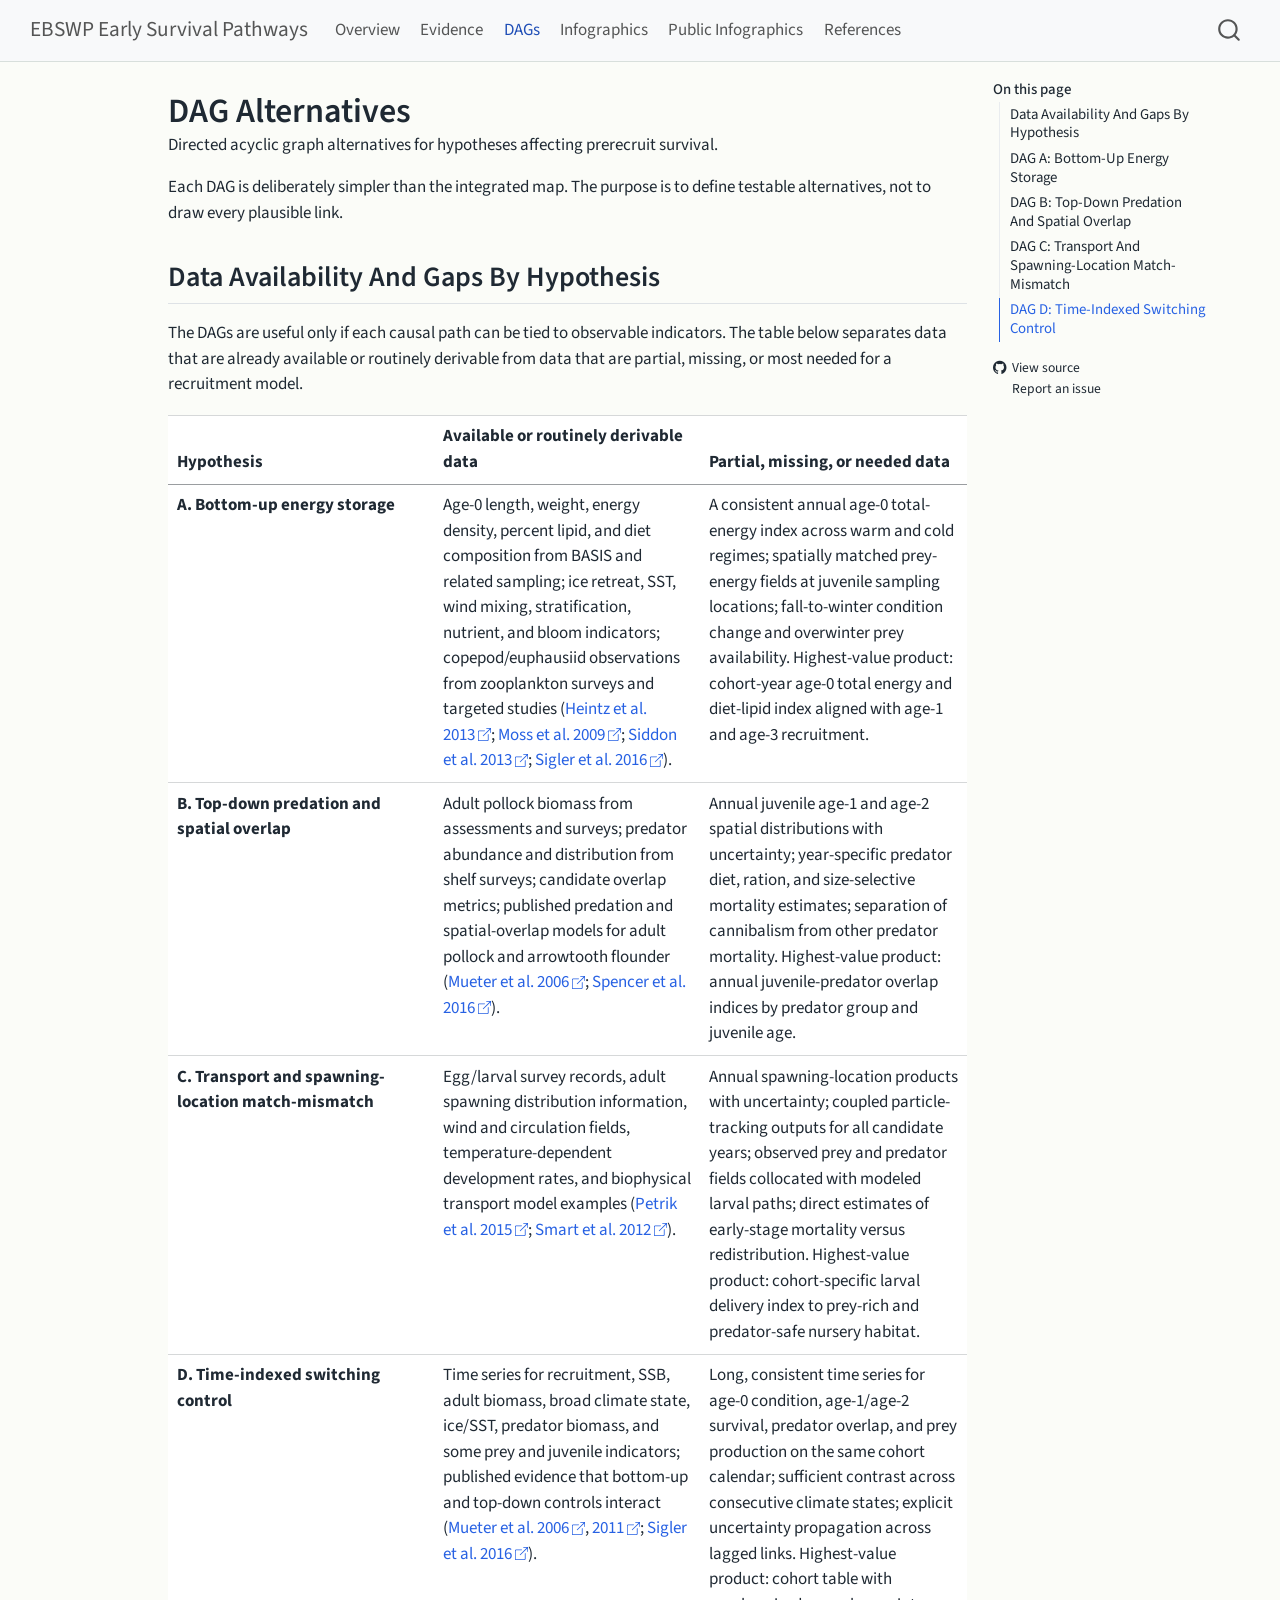
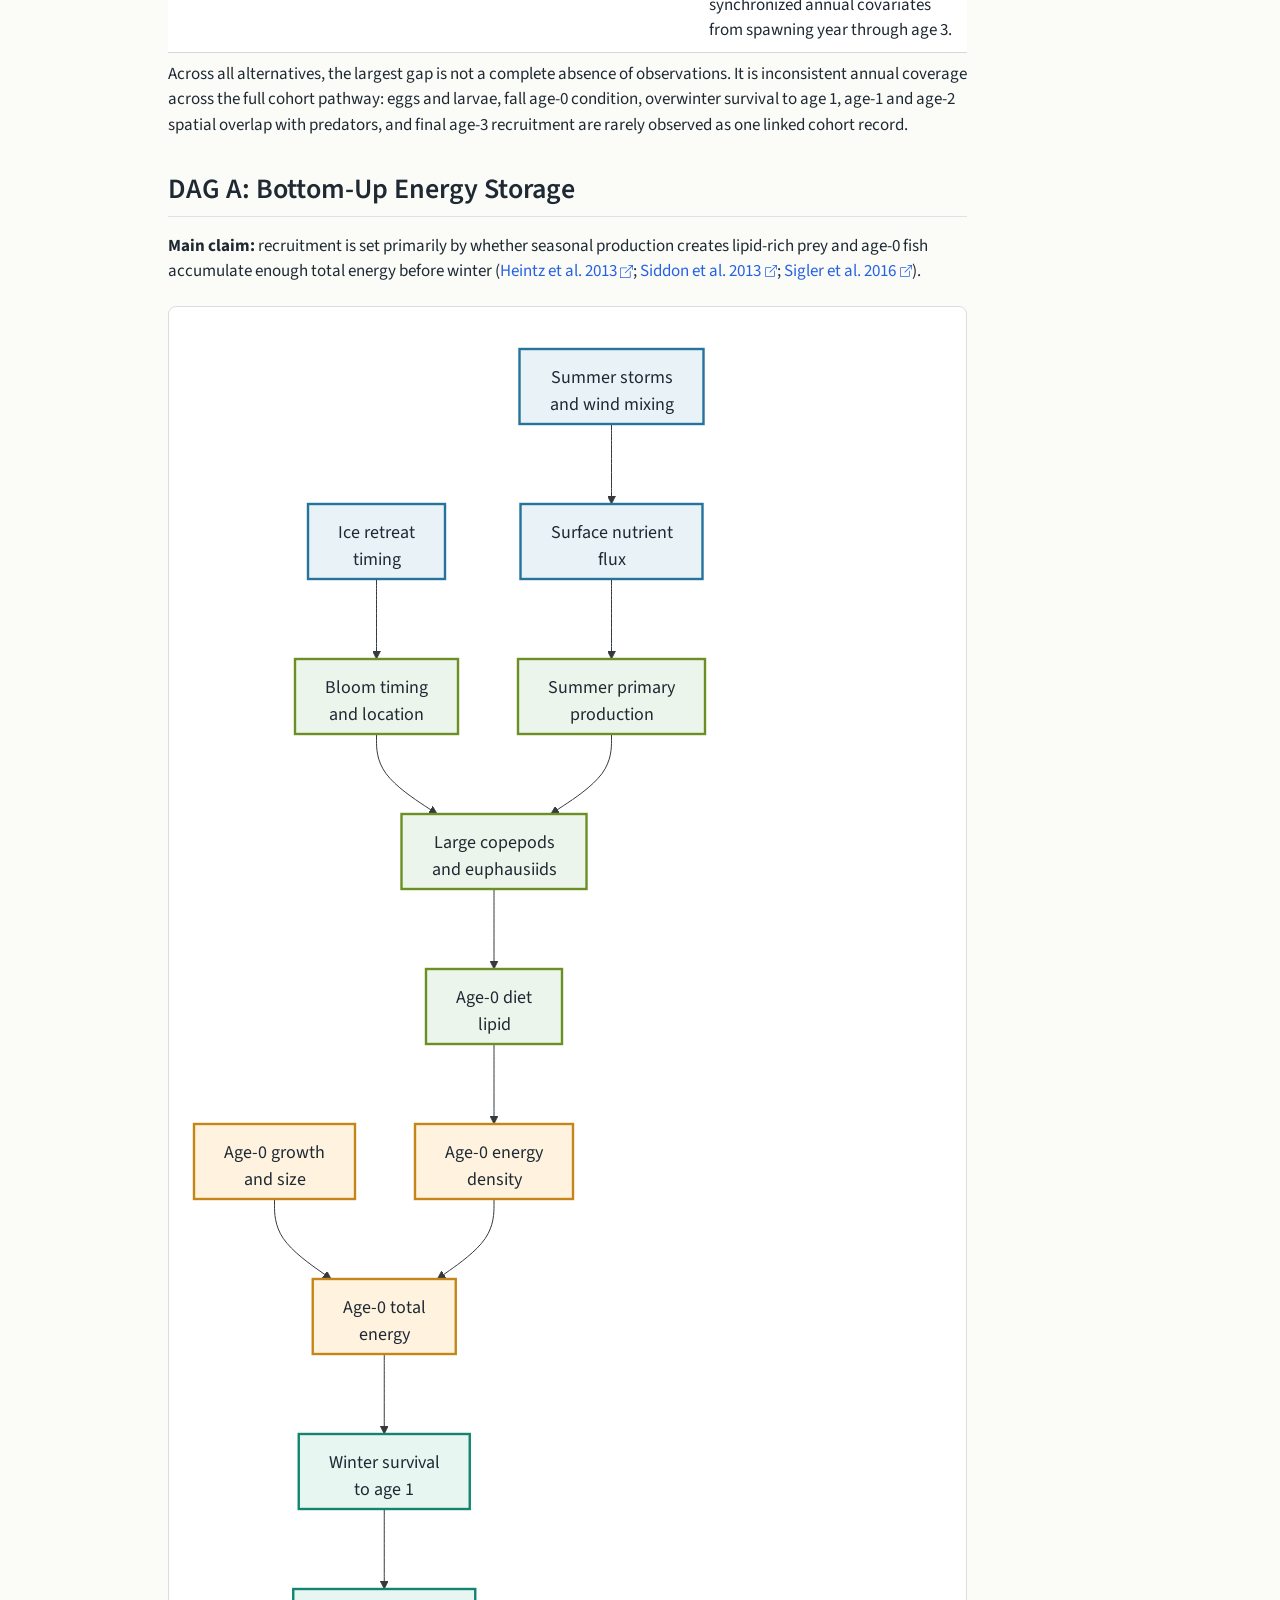
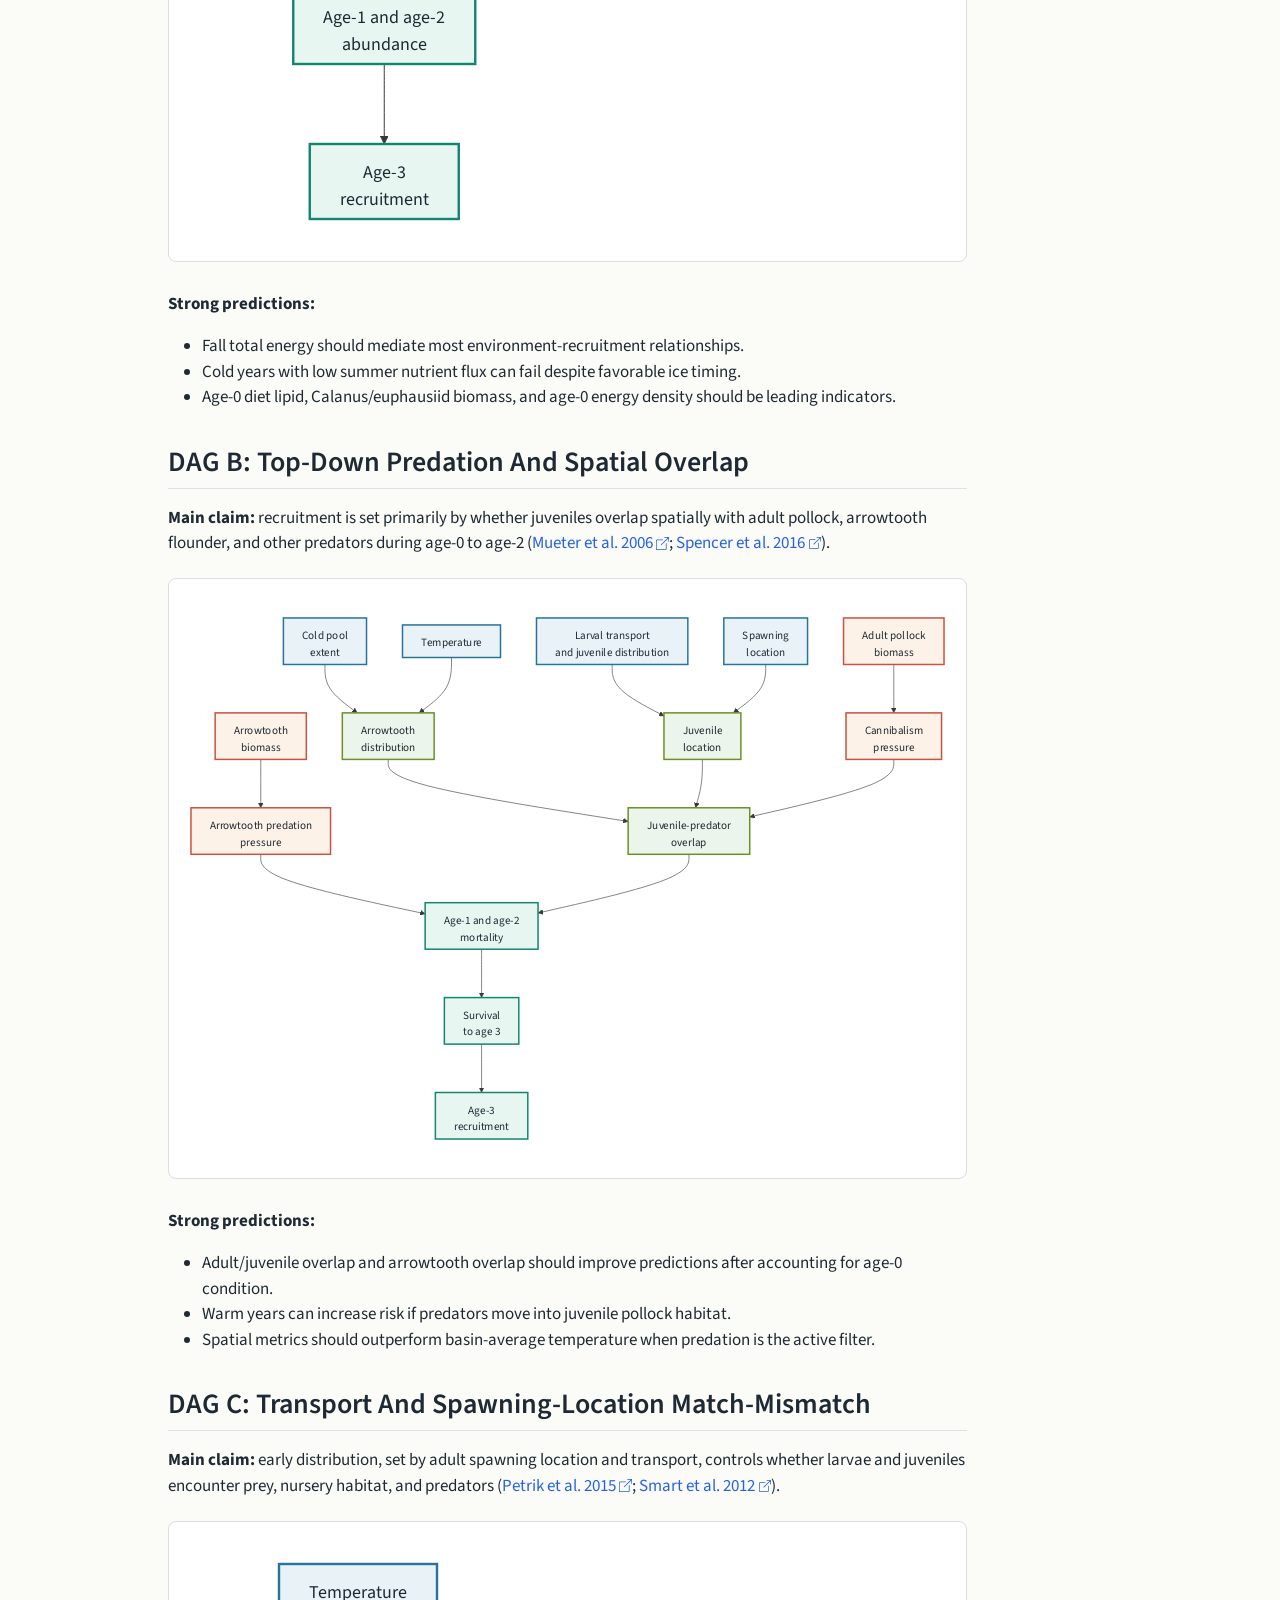
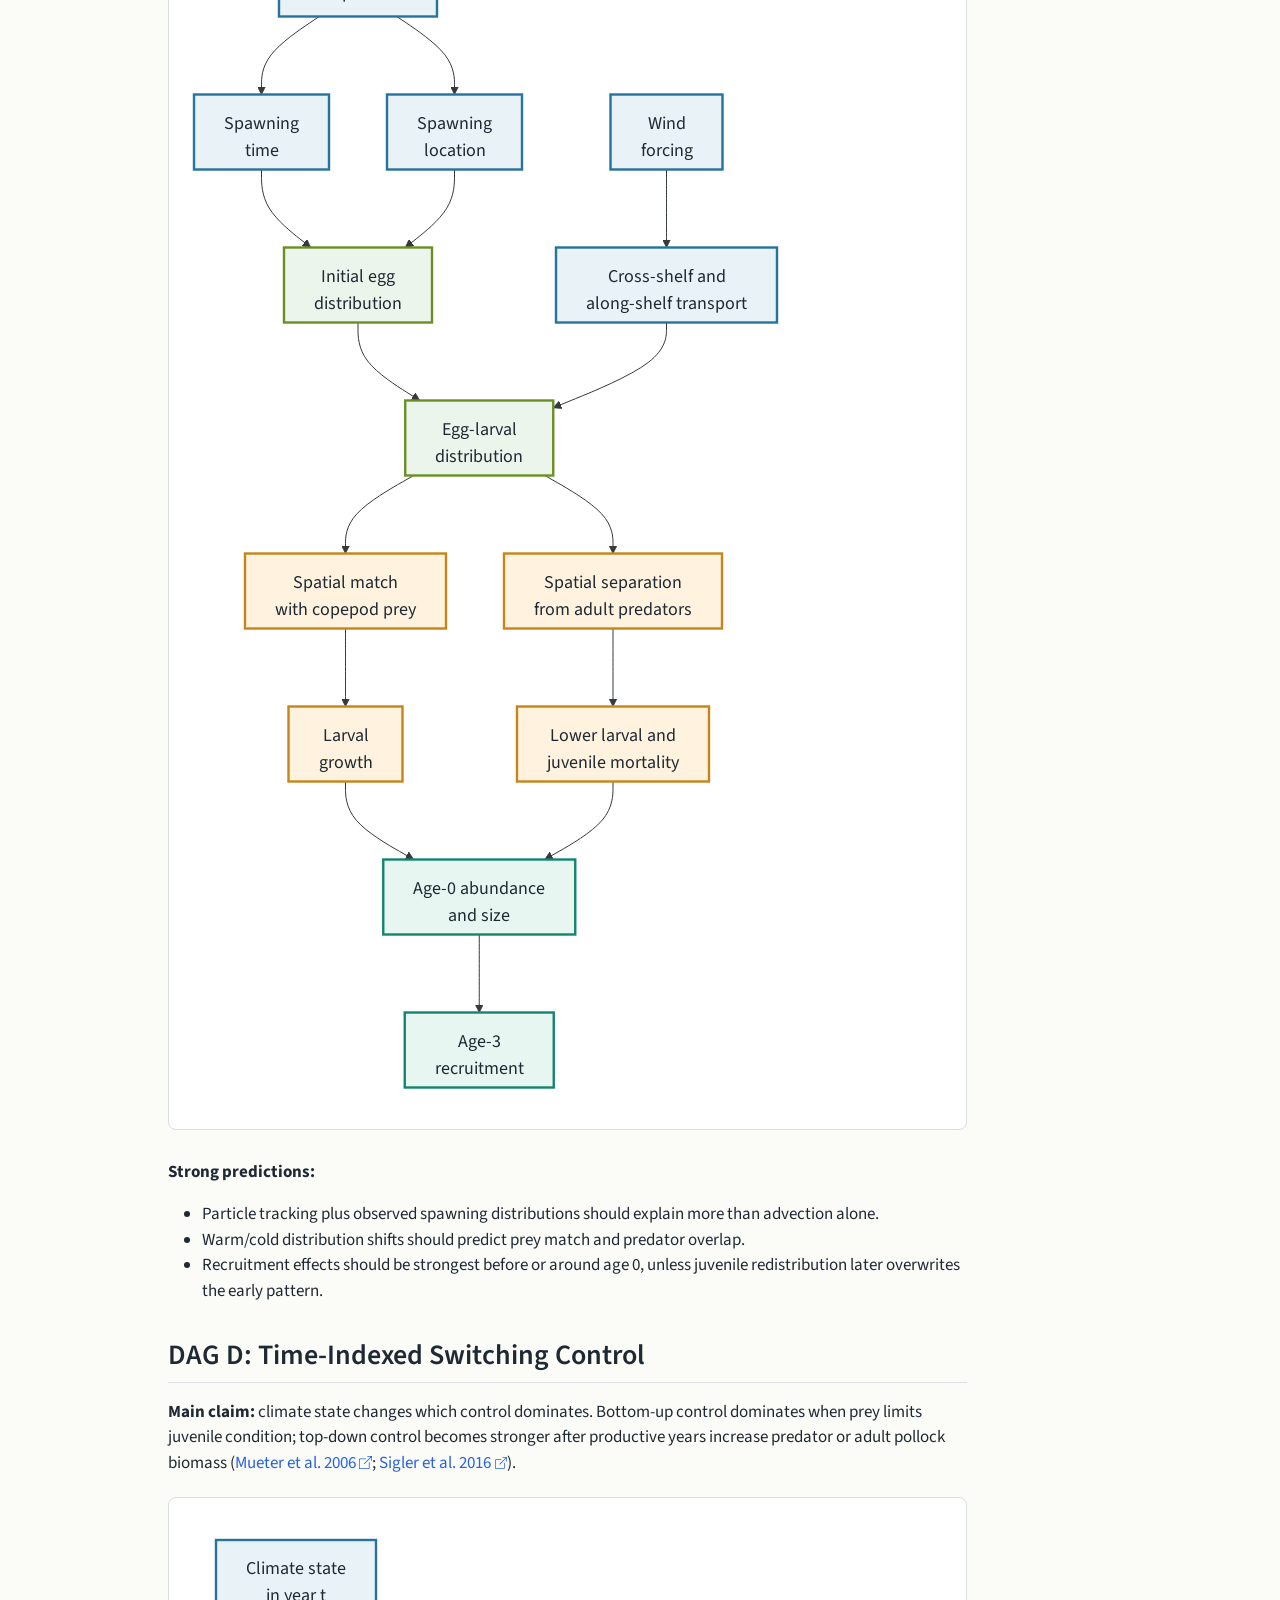
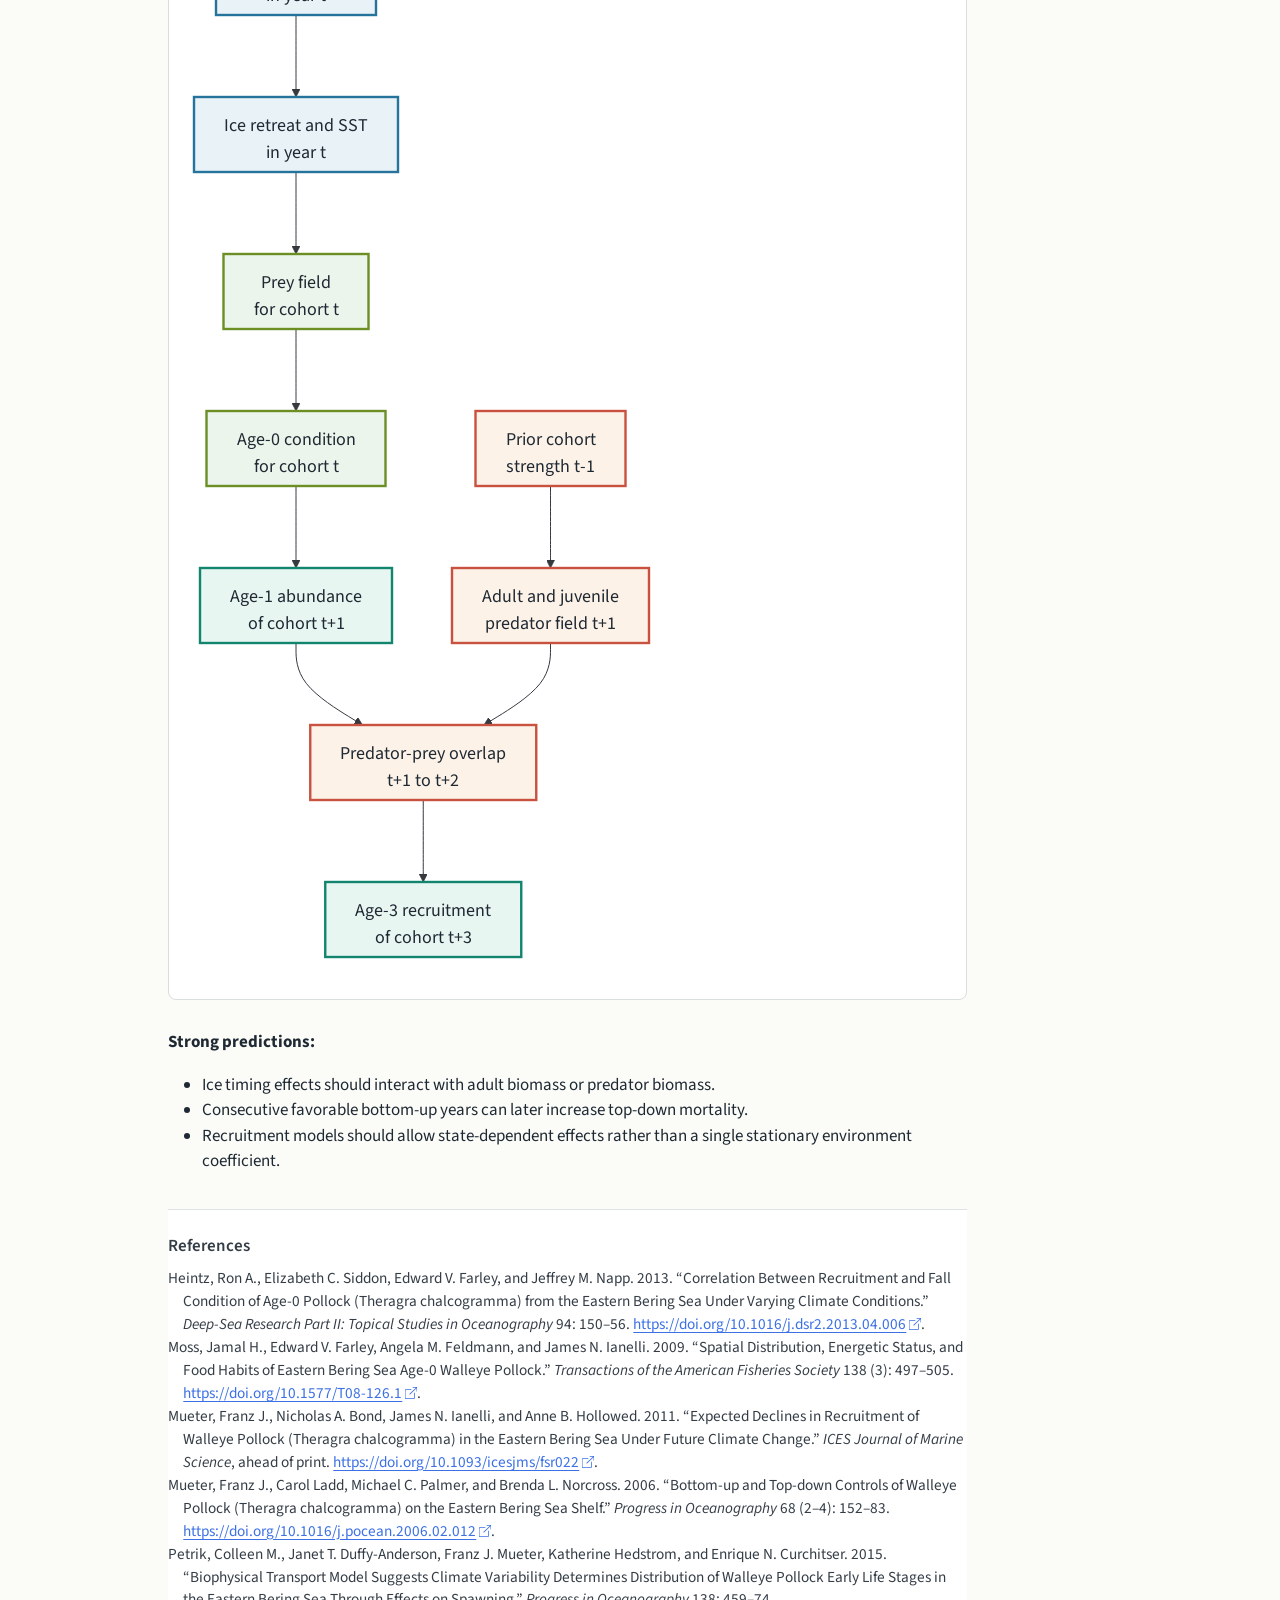
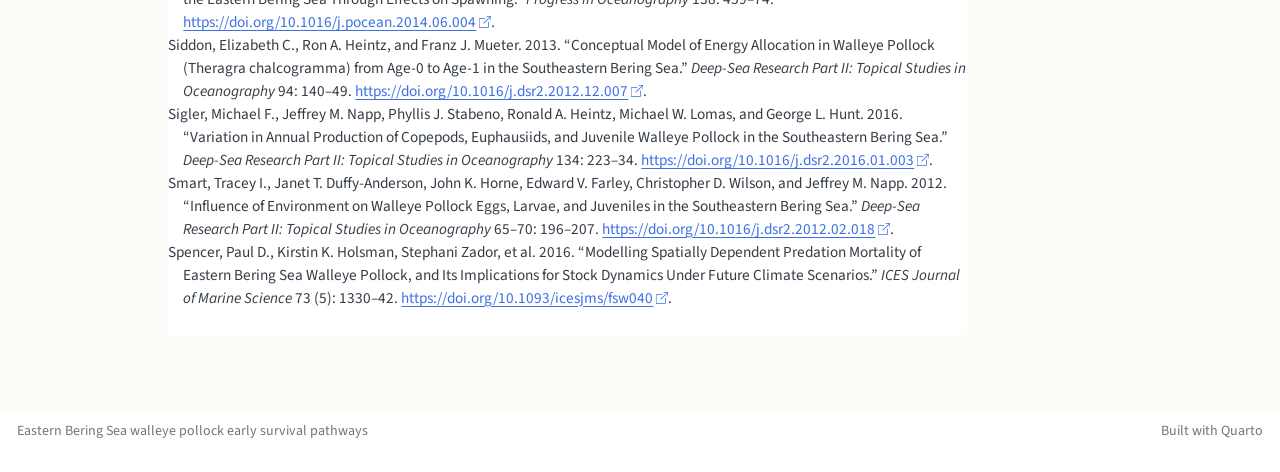
==== commit 83fa09cf: "Add public-facing infographics page" ====
--- a/docs/dags.html
+++ b/docs/dags.html
@@ -131,6 +131,10 @@
   <li class="nav-item">
     <a class="nav-link" href="./infographics.html"> 
 <span class="menu-text">Infographics</span></a>
+  </li>  
+  <li class="nav-item">
+    <a class="nav-link" href="./public-infographics.html"> 
+<span class="menu-text">Public Infographics</span></a>
   </li>  
   <li class="nav-item">
     <a class="nav-link" href="./references.html"> 
--- a/docs/styles.css
+++ b/docs/styles.css
@@ -178,6 +178,234 @@
   stroke-width: 2.1px !important;
 }
 
+.overview-dag .mermaid {
+  min-width: 900px;
+}
+
+.overview-dag .mermaid svg {
+  min-height: 960px;
+}
+
+.public-hero {
+  padding: 1.4rem 1.6rem;
+  border: 1px solid var(--line);
+  border-left: 8px solid var(--teal);
+  border-radius: 8px;
+  background: #ffffff;
+  margin-bottom: 1.5rem;
+}
+
+.public-hero h2 {
+  margin-top: 0;
+}
+
+.public-hero p {
+  max-width: 760px;
+  font-size: 1.1rem;
+  margin-bottom: 0;
+}
+
+.public-flow {
+  display: grid;
+  grid-template-columns: repeat(6, minmax(0, 1fr));
+  gap: 0.75rem;
+  align-items: stretch;
+  margin: 1rem 0 2rem;
+}
+
+.public-step {
+  position: relative;
+  min-height: 190px;
+  border: 1px solid var(--line);
+  border-radius: 8px;
+  padding: 1rem;
+  background: #fff;
+}
+
+.public-step h3 {
+  margin-top: 2.2rem;
+  font-size: 1.05rem;
+}
+
+.public-step p {
+  margin-bottom: 0;
+}
+
+.step-num {
+  position: absolute;
+  top: 0.85rem;
+  left: 0.85rem;
+  width: 2rem;
+  height: 2rem;
+  display: grid;
+  place-items: center;
+  border-radius: 50%;
+  font-weight: 700;
+  color: #fff;
+  background: var(--slate);
+}
+
+.public-step.spawn {
+  border-color: var(--blue);
+  background: #e8f2f7;
+}
+
+.public-step.drift {
+  border-color: var(--slate);
+  background: #eef1f2;
+}
+
+.public-step.food {
+  border-color: var(--green);
+  background: #ecf5eb;
+}
+
+.public-step.winter {
+  border-color: var(--amber);
+  background: #fff3df;
+}
+
+.public-step.predators {
+  border-color: var(--coral);
+  background: #fdf2e8;
+}
+
+.public-step.recruits {
+  border-color: var(--teal);
+  background: #e8f6f2;
+}
+
+.public-arrow {
+  display: none;
+}
+
+.bottleneck-grid,
+.driver-board,
+.knowledge-grid {
+  display: grid;
+  gap: 1rem;
+  margin: 1rem 0 2rem;
+}
+
+.bottleneck-grid,
+.knowledge-grid {
+  grid-template-columns: repeat(2, minmax(0, 1fr));
+}
+
+.driver-board {
+  grid-template-columns: repeat(4, minmax(0, 1fr));
+}
+
+.bottleneck-card,
+.driver-card,
+.knowledge-card {
+  border: 1px solid var(--line);
+  border-radius: 8px;
+  padding: 1rem;
+  background: #fff;
+}
+
+.bottleneck-card h3,
+.driver-card h3,
+.knowledge-card h3 {
+  margin-top: 0;
+}
+
+.food-gate {
+  border-color: var(--green);
+}
+
+.pred-gate {
+  border-color: var(--coral);
+}
+
+.fuel-meter {
+  position: relative;
+  height: 20px;
+  border-radius: 99px;
+  background: #e7ece9;
+  margin: 1rem 0;
+  overflow: hidden;
+}
+
+.fuel-meter::before {
+  content: "";
+  position: absolute;
+  inset: 0;
+  width: 78%;
+  border-radius: 99px;
+  background: linear-gradient(90deg, var(--green), var(--teal));
+}
+
+.overlap-meter {
+  position: relative;
+  height: 92px;
+  margin: 0.5rem 0 1rem;
+}
+
+.overlap-circle {
+  position: absolute;
+  width: 92px;
+  height: 92px;
+  display: grid;
+  place-items: center;
+  border-radius: 50%;
+  text-align: center;
+  font-size: 0.8rem;
+  font-weight: 700;
+  line-height: 1.1;
+}
+
+.overlap-circle.young {
+  left: 18%;
+  color: var(--ink);
+  background: rgba(19, 133, 111, 0.22);
+  border: 2px solid var(--teal);
+}
+
+.overlap-circle.predator {
+  left: 48%;
+  color: var(--ink);
+  background: rgba(200, 82, 63, 0.22);
+  border: 2px solid var(--coral);
+}
+
+.driver-card.ice {
+  border-color: var(--blue);
+}
+
+.driver-card.wind {
+  border-color: var(--slate);
+}
+
+.driver-card.temp {
+  border-color: var(--amber);
+}
+
+.driver-card.space {
+  border-color: var(--teal);
+}
+
+.knowledge-card.available {
+  border-color: var(--blue);
+}
+
+.knowledge-card.needed {
+  border-color: var(--amber);
+}
+
+.takeaway-band {
+  border: 1px solid var(--teal);
+  border-radius: 8px;
+  padding: 1rem 1.2rem;
+  background: #e8f6f2;
+  font-size: 1.08rem;
+}
+
+.takeaway-band p {
+  margin-bottom: 0;
+}
+
 table {
   background: #fff;
 }
@@ -203,4 +431,19 @@
   .dag-panel .mermaid {
     min-width: 760px;
   }
-}
+
+  .overview-dag .mermaid {
+    min-width: 920px;
+  }
+
+  .public-flow,
+  .bottleneck-grid,
+  .driver-board,
+  .knowledge-grid {
+    grid-template-columns: 1fr;
+  }
+
+  .public-step {
+    min-height: 0;
+  }
+}
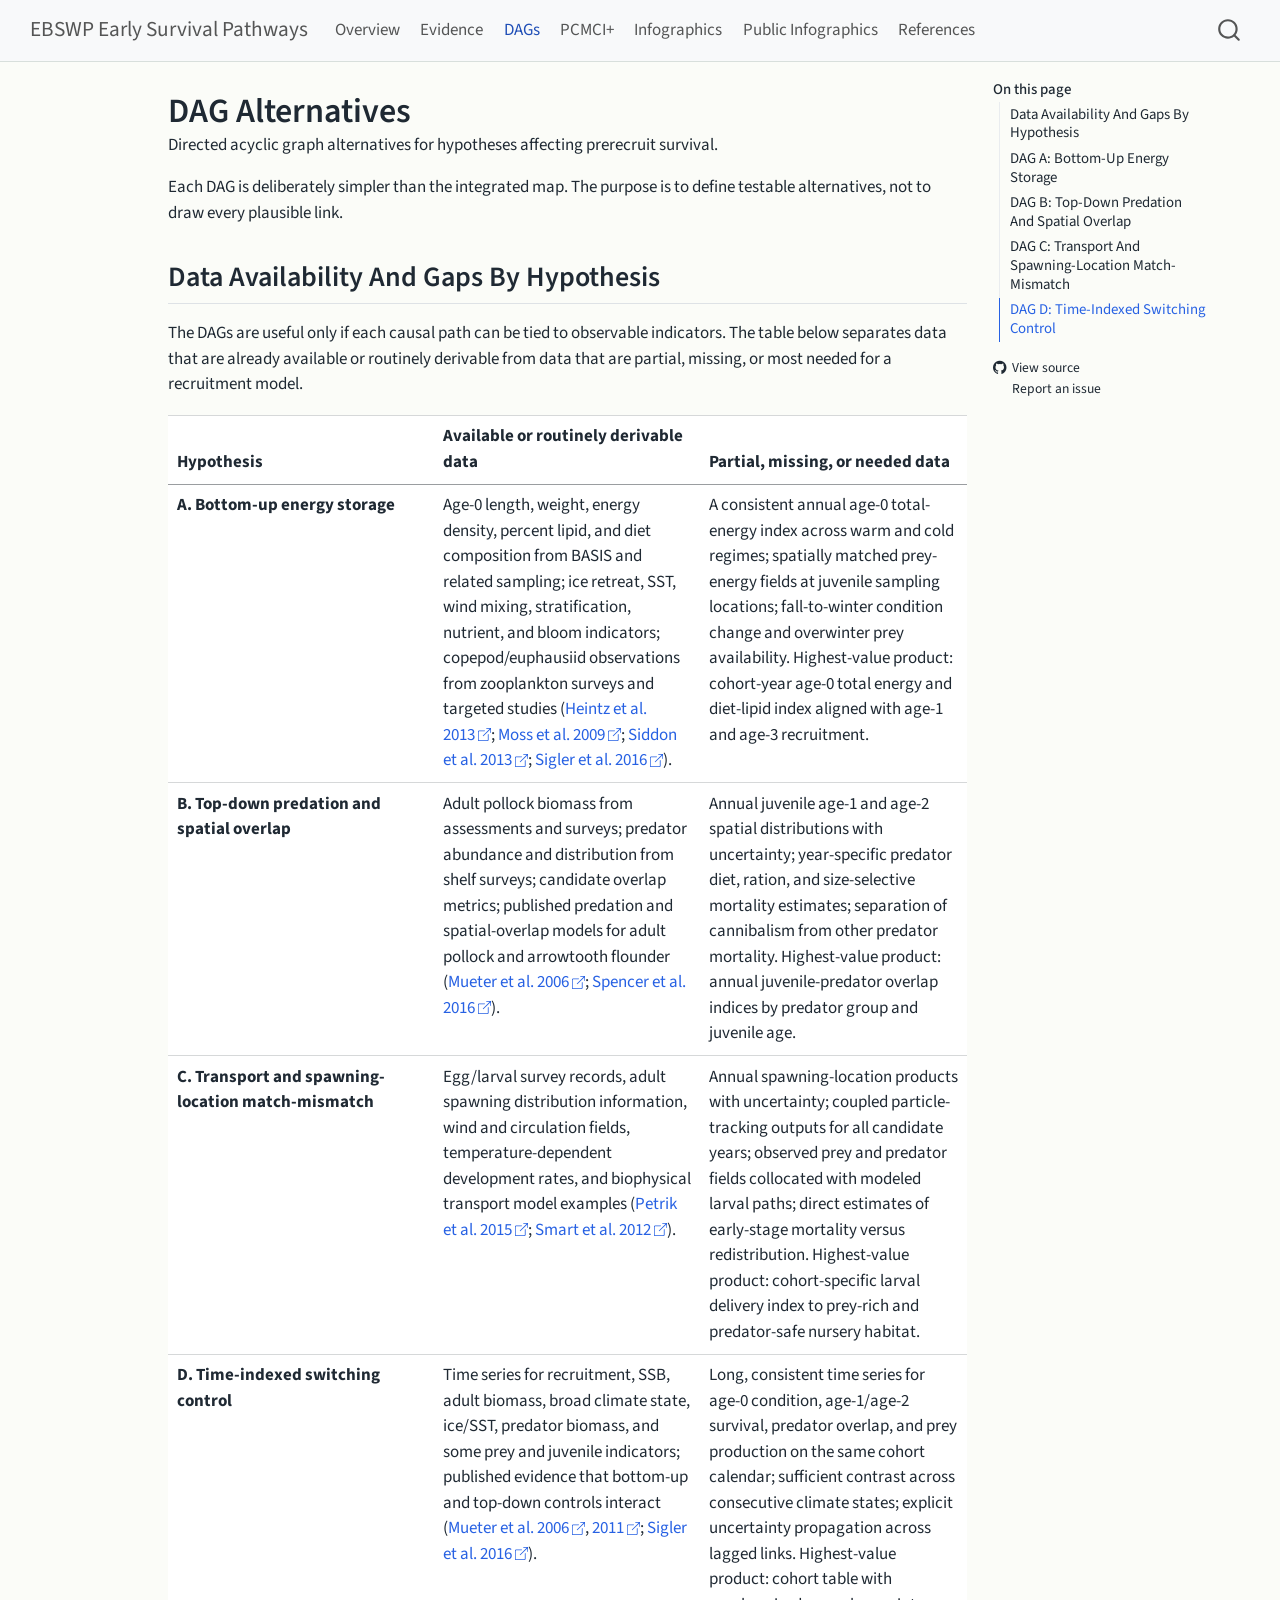
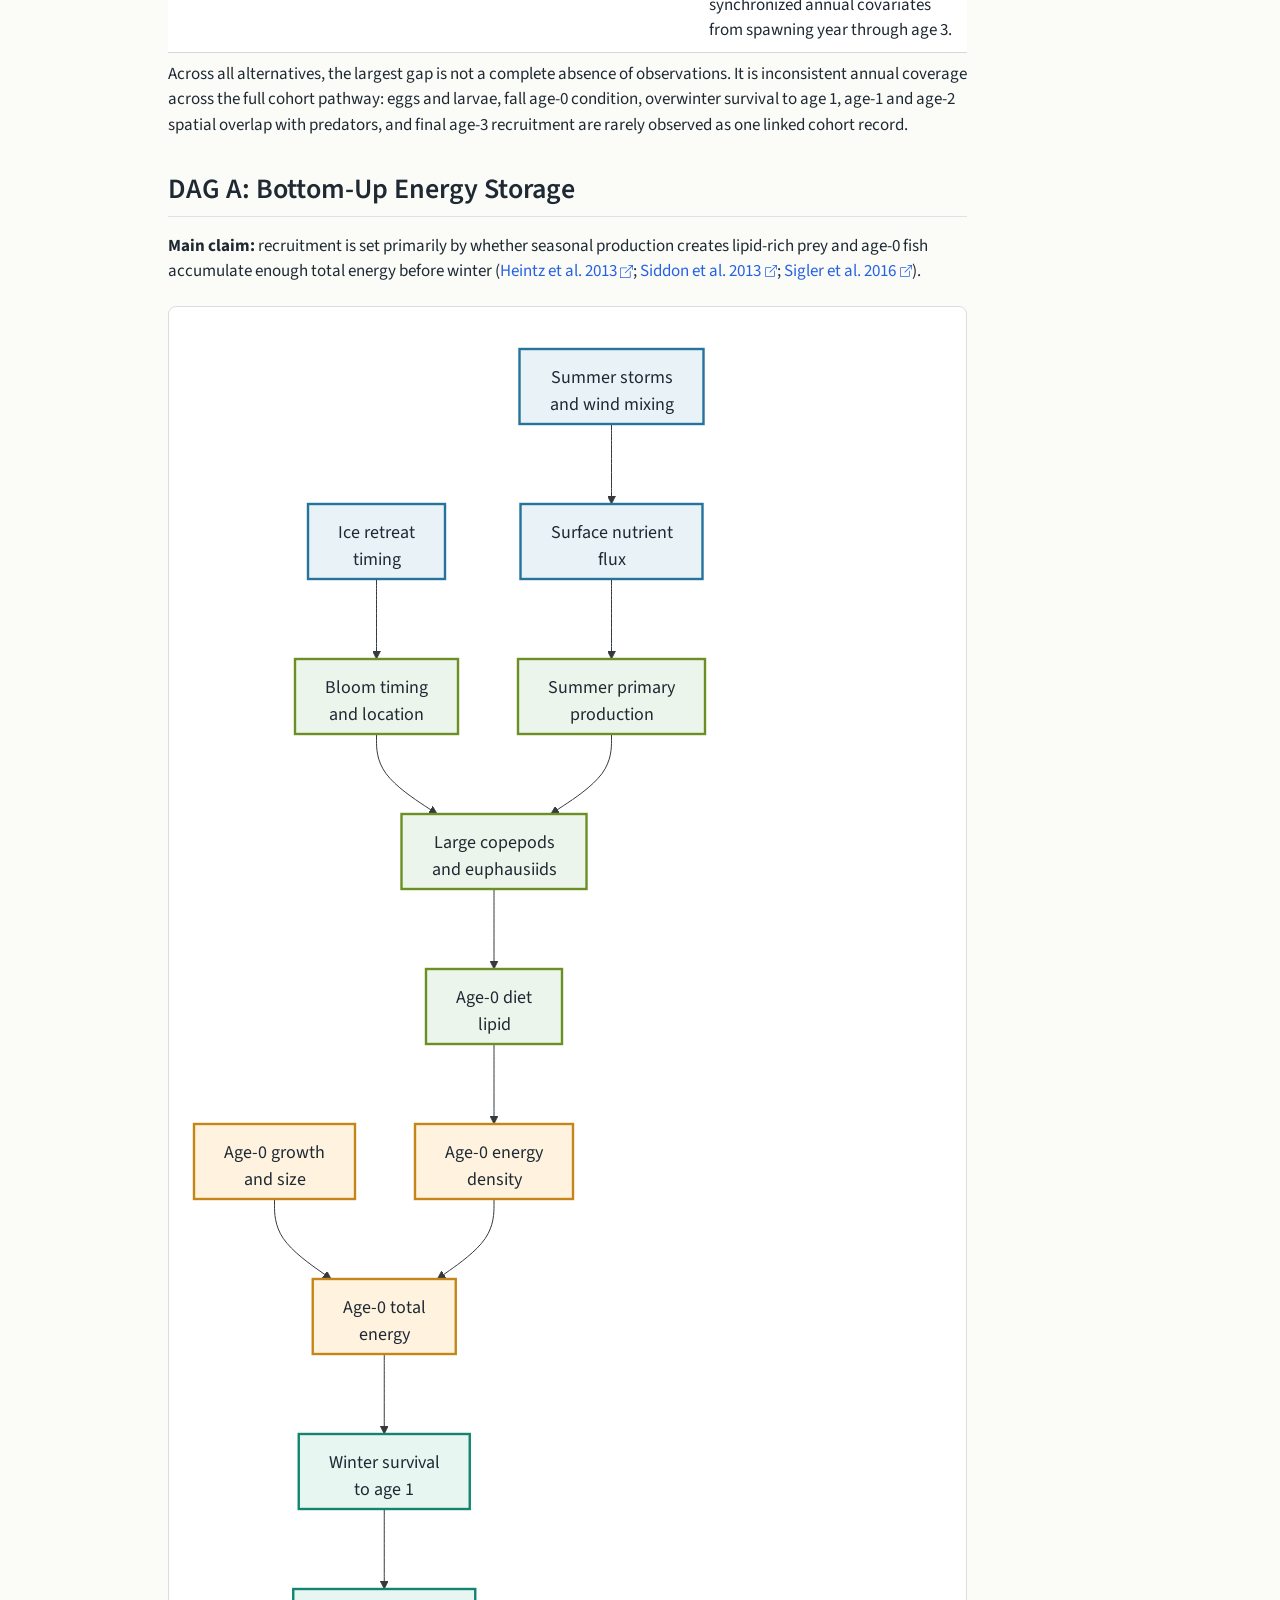
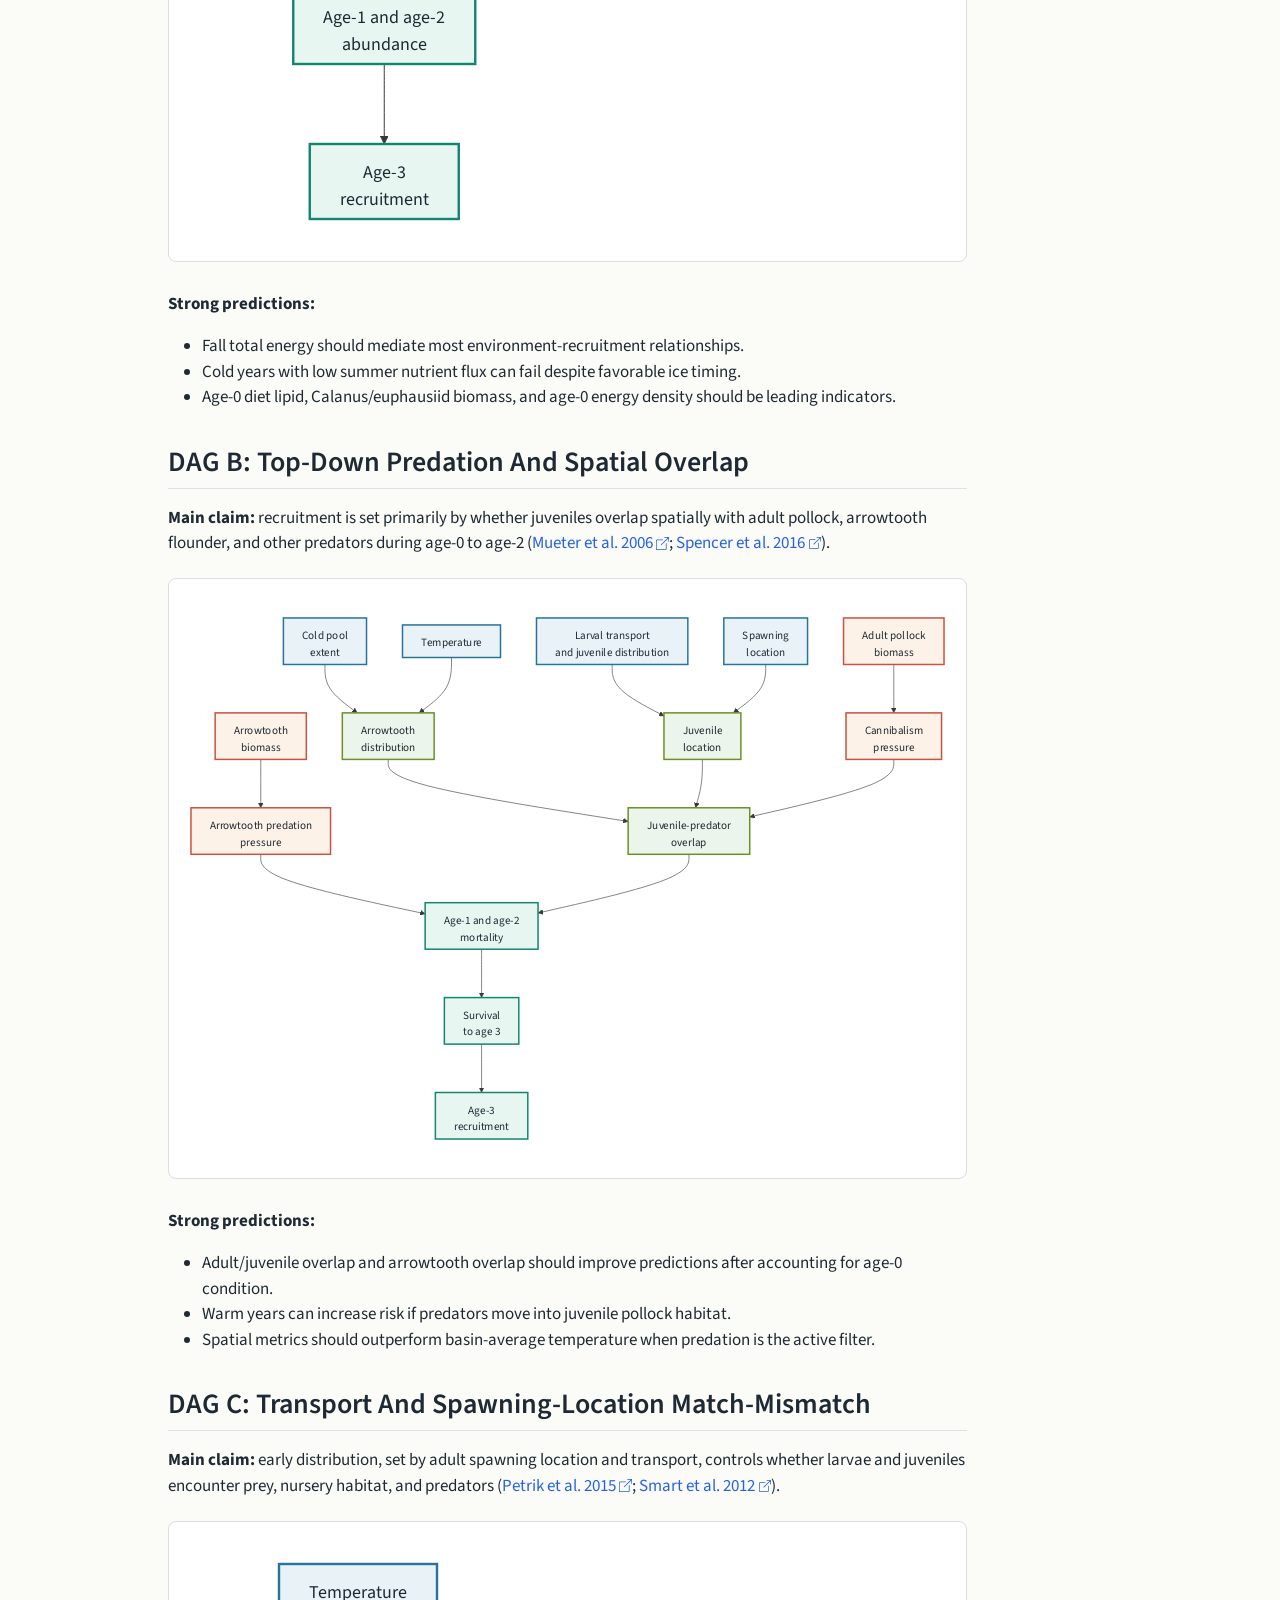
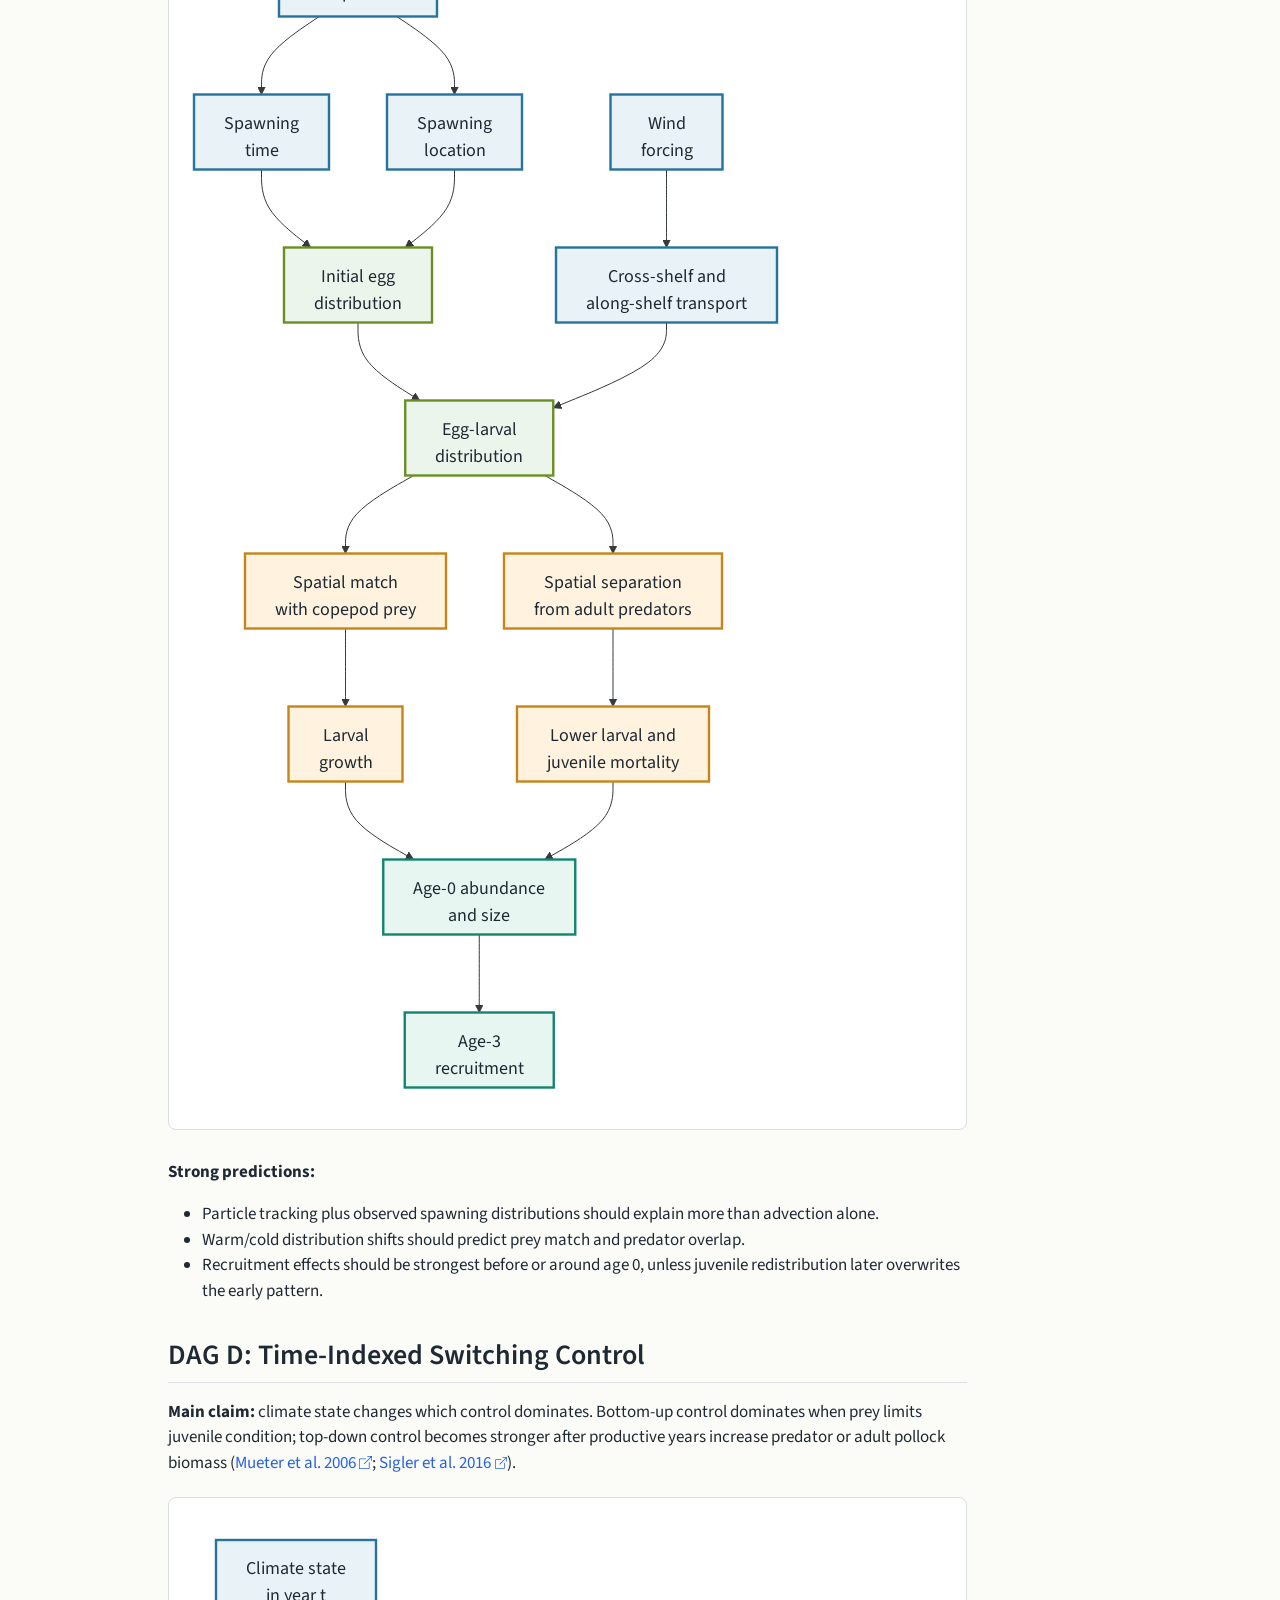
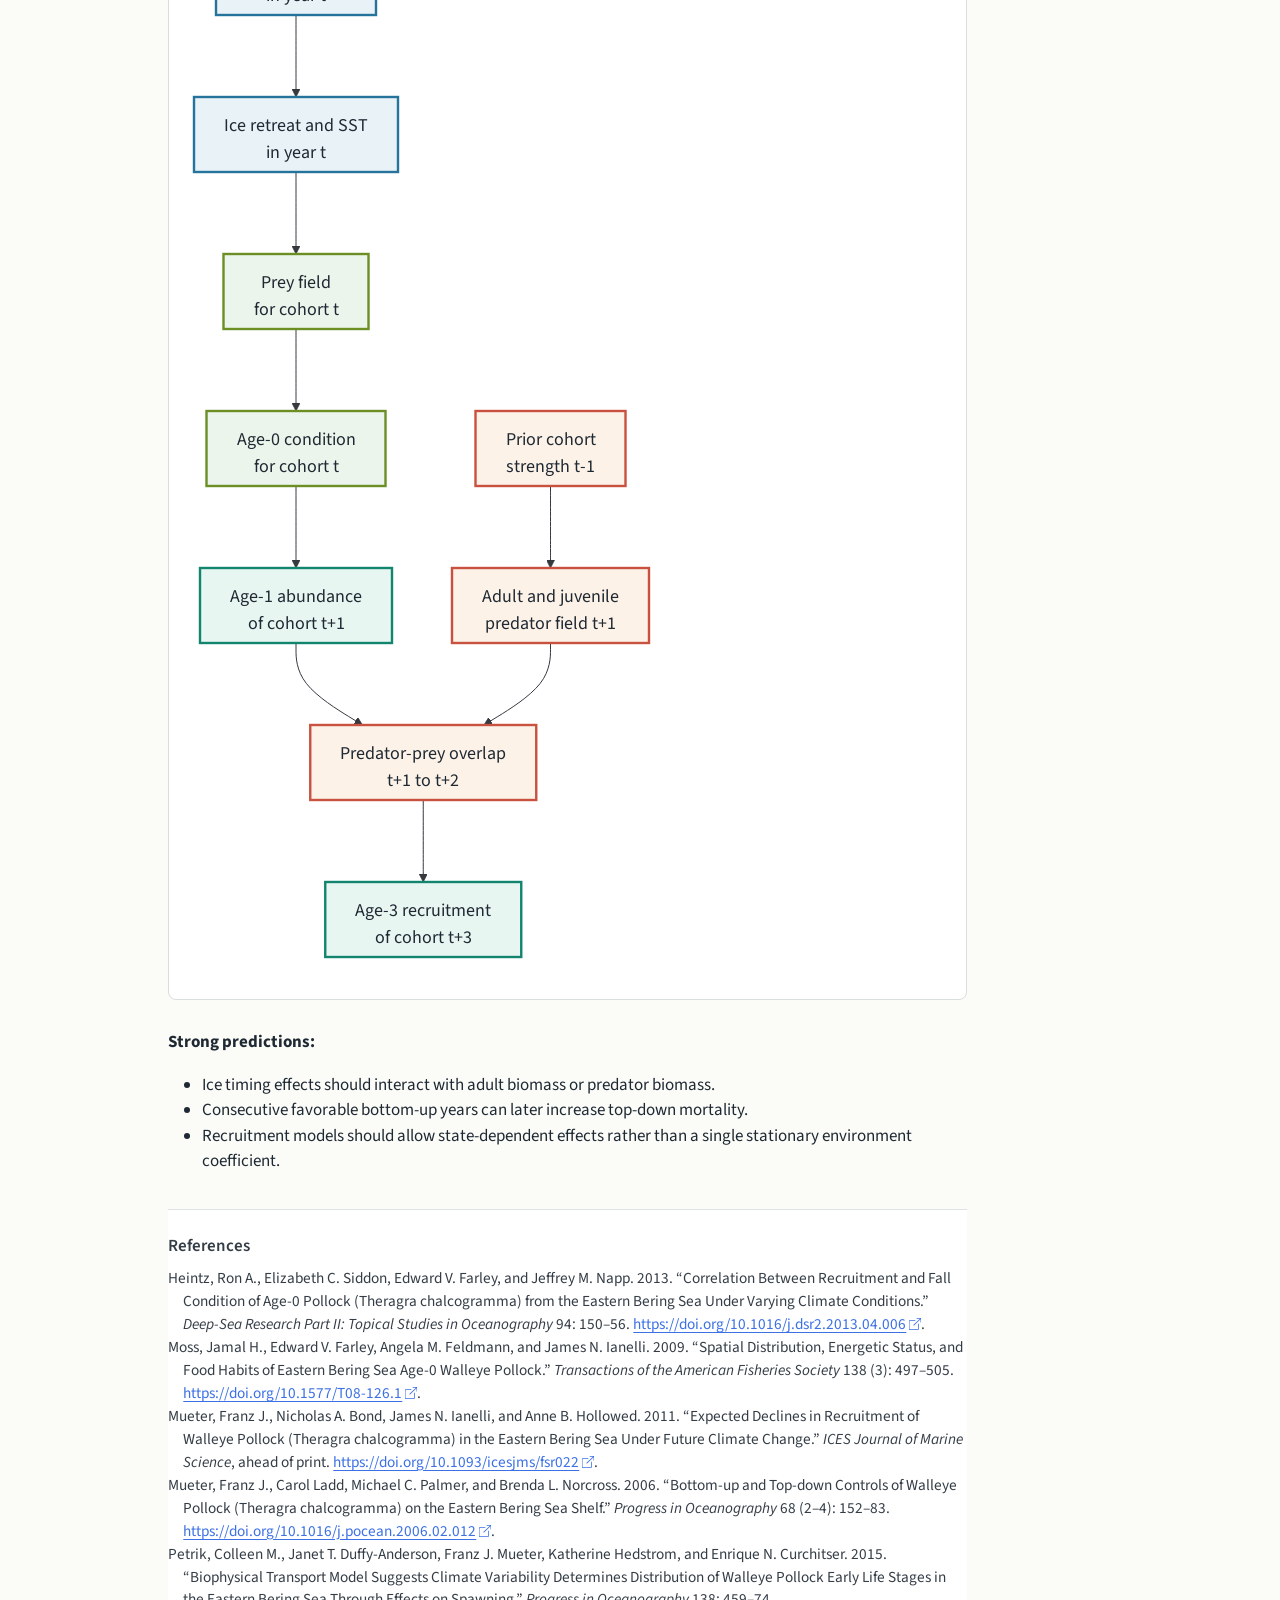
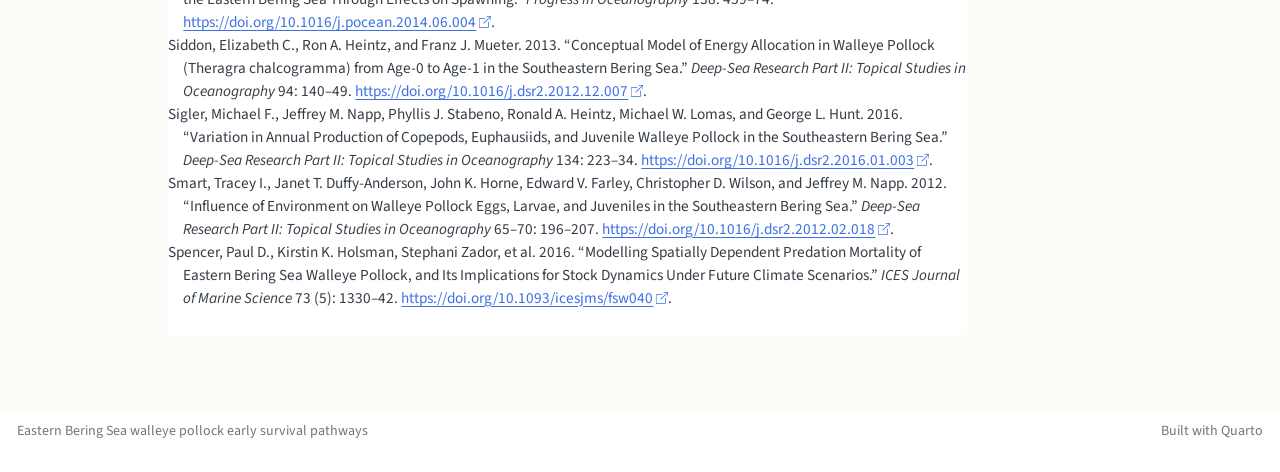
==== commit 3b498b0a: "Add PCMCI implementation guidance" ====
--- a/docs/dags.html
+++ b/docs/dags.html
@@ -127,6 +127,10 @@
   <li class="nav-item">
     <a class="nav-link active" href="./dags.html" aria-current="page"> 
 <span class="menu-text">DAGs</span></a>
+  </li>  
+  <li class="nav-item">
+    <a class="nav-link" href="./pcmci.html"> 
+<span class="menu-text">PCMCI+</span></a>
   </li>  
   <li class="nav-item">
     <a class="nav-link" href="./infographics.html"> 
--- a/docs/styles.css
+++ b/docs/styles.css
@@ -187,12 +187,12 @@
 }
 
 .public-hero {
-  padding: 1.4rem 1.6rem;
+  padding: 1.6rem 1.8rem;
   border: 1px solid var(--line);
   border-left: 8px solid var(--teal);
   border-radius: 8px;
   background: #ffffff;
-  margin-bottom: 1.5rem;
+  margin-bottom: 1rem;
 }
 
 .public-hero h2 {
@@ -203,6 +203,61 @@
   max-width: 760px;
   font-size: 1.1rem;
   margin-bottom: 0;
+}
+
+.big-message {
+  display: grid;
+  grid-template-columns: minmax(0, 1fr) auto minmax(0, 1fr);
+  gap: 1rem;
+  align-items: center;
+  margin: 1rem 0 2rem;
+}
+
+.message-piece {
+  min-height: 130px;
+  display: grid;
+  place-items: center;
+  text-align: center;
+  border: 1px solid var(--line);
+  border-radius: 8px;
+  background: #fff;
+  font-size: 1.15rem;
+}
+
+.message-piece strong {
+  display: block;
+  font-size: clamp(2.1rem, 5vw, 4.4rem);
+  line-height: 1;
+  color: var(--ink);
+}
+
+.message-piece.many {
+  border-color: var(--blue);
+  background: #e8f2f7;
+}
+
+.message-piece.few {
+  border-color: var(--teal);
+  background: #e8f6f2;
+}
+
+.message-arrow {
+  width: 5.5rem;
+  height: 5.5rem;
+  display: grid;
+  place-items: center;
+  border-radius: 50%;
+  color: #fff;
+  background: var(--slate);
+  font-size: 2rem;
+  font-weight: 800;
+}
+
+.message-caption {
+  grid-column: 1 / -1;
+  text-align: center;
+  color: var(--muted);
+  font-weight: 650;
 }
 
 .public-flow {
@@ -279,6 +334,74 @@
   display: none;
 }
 
+.public-story {
+  position: relative;
+  display: grid;
+  grid-template-columns: repeat(3, minmax(0, 1fr));
+  gap: 1.1rem;
+  margin: 1rem 0 2.25rem;
+  padding: 1rem;
+}
+
+.public-story::before {
+  content: "";
+  position: absolute;
+  inset: 28px 2rem 28px 2rem;
+  border: 6px solid rgba(19, 133, 111, 0.18);
+  border-left: 0;
+  border-radius: 0 999px 999px 0;
+  pointer-events: none;
+}
+
+.story-node {
+  position: relative;
+  min-height: 158px;
+  border: 2px solid var(--line);
+  border-radius: 8px;
+  padding: 1.05rem 1.05rem 1.05rem 4.1rem;
+  background: #fff;
+  box-shadow: 0 8px 22px rgba(31, 41, 51, 0.08);
+}
+
+.story-node p {
+  margin-bottom: 0;
+}
+
+.story-node .step-num {
+  top: 1rem;
+  left: 1rem;
+}
+
+.story-node.spawn {
+  border-color: var(--blue);
+  background: #e8f2f7;
+}
+
+.story-node.drift {
+  border-color: var(--slate);
+  background: #eef1f2;
+}
+
+.story-node.food {
+  border-color: var(--green);
+  background: #ecf5eb;
+}
+
+.story-node.winter {
+  border-color: var(--amber);
+  background: #fff3df;
+}
+
+.story-node.predators {
+  border-color: var(--coral);
+  background: #fdf2e8;
+}
+
+.story-node.recruits {
+  border-color: var(--teal);
+  background: #e8f6f2;
+}
+
 .bottleneck-grid,
 .driver-board,
 .knowledge-grid {
@@ -305,6 +428,22 @@
   background: #fff;
 }
 
+.bottleneck-card,
+.knowledge-card {
+  display: inline-block;
+  width: calc(50% - 0.65rem);
+  vertical-align: top;
+  margin: 0.35rem 0.55rem 1rem 0;
+}
+
+.driver-card {
+  display: inline-block;
+  width: calc(25% - 0.8rem);
+  min-height: 160px;
+  vertical-align: top;
+  margin: 0.35rem 0.55rem 1rem 0;
+}
+
 .bottleneck-card h3,
 .driver-card h3,
 .knowledge-card h3 {
@@ -313,19 +452,27 @@
 
 .food-gate {
   border-color: var(--green);
+  background:
+    linear-gradient(135deg, rgba(107, 143, 36, 0.1), transparent 42%),
+    #fff;
 }
 
 .pred-gate {
   border-color: var(--coral);
+  background:
+    linear-gradient(135deg, rgba(200, 82, 63, 0.1), transparent 42%),
+    #fff;
 }
 
 .fuel-meter {
   position: relative;
-  height: 20px;
+  display: block;
+  height: 28px;
   border-radius: 99px;
   background: #e7ece9;
-  margin: 1rem 0;
+  margin: 1.1rem 0 1.2rem;
   overflow: hidden;
+  border: 1px solid rgba(31, 41, 51, 0.14);
 }
 
 .fuel-meter::before {
@@ -337,16 +484,36 @@
   background: linear-gradient(90deg, var(--green), var(--teal));
 }
 
+.fuel-meter::after {
+  content: "energy stores";
+  position: absolute;
+  inset: 0;
+  display: grid;
+  place-items: center;
+  color: #fff;
+  font-size: 0.82rem;
+  font-weight: 800;
+  letter-spacing: 0.02em;
+}
+
 .overlap-meter {
   position: relative;
-  height: 92px;
-  margin: 0.5rem 0 1rem;
-}
-
-.overlap-circle {
+  display: block;
+  height: 132px;
+  margin: 0.75rem 0 1.1rem;
+  border-radius: 8px;
+  background:
+    linear-gradient(90deg, rgba(19, 133, 111, 0.08), rgba(200, 82, 63, 0.08)),
+    #fff;
+  border: 1px solid rgba(31, 41, 51, 0.1);
+}
+
+.overlap-meter::before,
+.overlap-meter::after {
   position: absolute;
-  width: 92px;
-  height: 92px;
+  top: 20px;
+  width: 94px;
+  height: 94px;
   display: grid;
   place-items: center;
   border-radius: 50%;
@@ -356,15 +523,17 @@
   line-height: 1.1;
 }
 
-.overlap-circle.young {
-  left: 18%;
+.overlap-meter::before {
+  content: "young pollock";
+  left: calc(50% - 104px);
   color: var(--ink);
   background: rgba(19, 133, 111, 0.22);
   border: 2px solid var(--teal);
 }
 
-.overlap-circle.predator {
-  left: 48%;
+.overlap-meter::after {
+  content: "predators";
+  left: calc(50% - 10px);
   color: var(--ink);
   background: rgba(200, 82, 63, 0.22);
   border: 2px solid var(--coral);
@@ -437,13 +606,39 @@
   }
 
   .public-flow,
+  .public-story,
   .bottleneck-grid,
   .driver-board,
   .knowledge-grid {
     grid-template-columns: 1fr;
   }
 
+  .big-message {
+    grid-template-columns: 1fr;
+  }
+
+  .message-arrow {
+    justify-self: center;
+    transform: rotate(90deg);
+  }
+
+  .public-story::before {
+    inset: 1rem 50% 1rem auto;
+    width: 0;
+    border: 0;
+    border-left: 6px solid rgba(19, 133, 111, 0.18);
+    border-radius: 0;
+  }
+
   .public-step {
     min-height: 0;
   }
-}
+
+  .bottleneck-card,
+  .driver-card,
+  .knowledge-card {
+    display: block;
+    width: 100%;
+    margin-right: 0;
+  }
+}
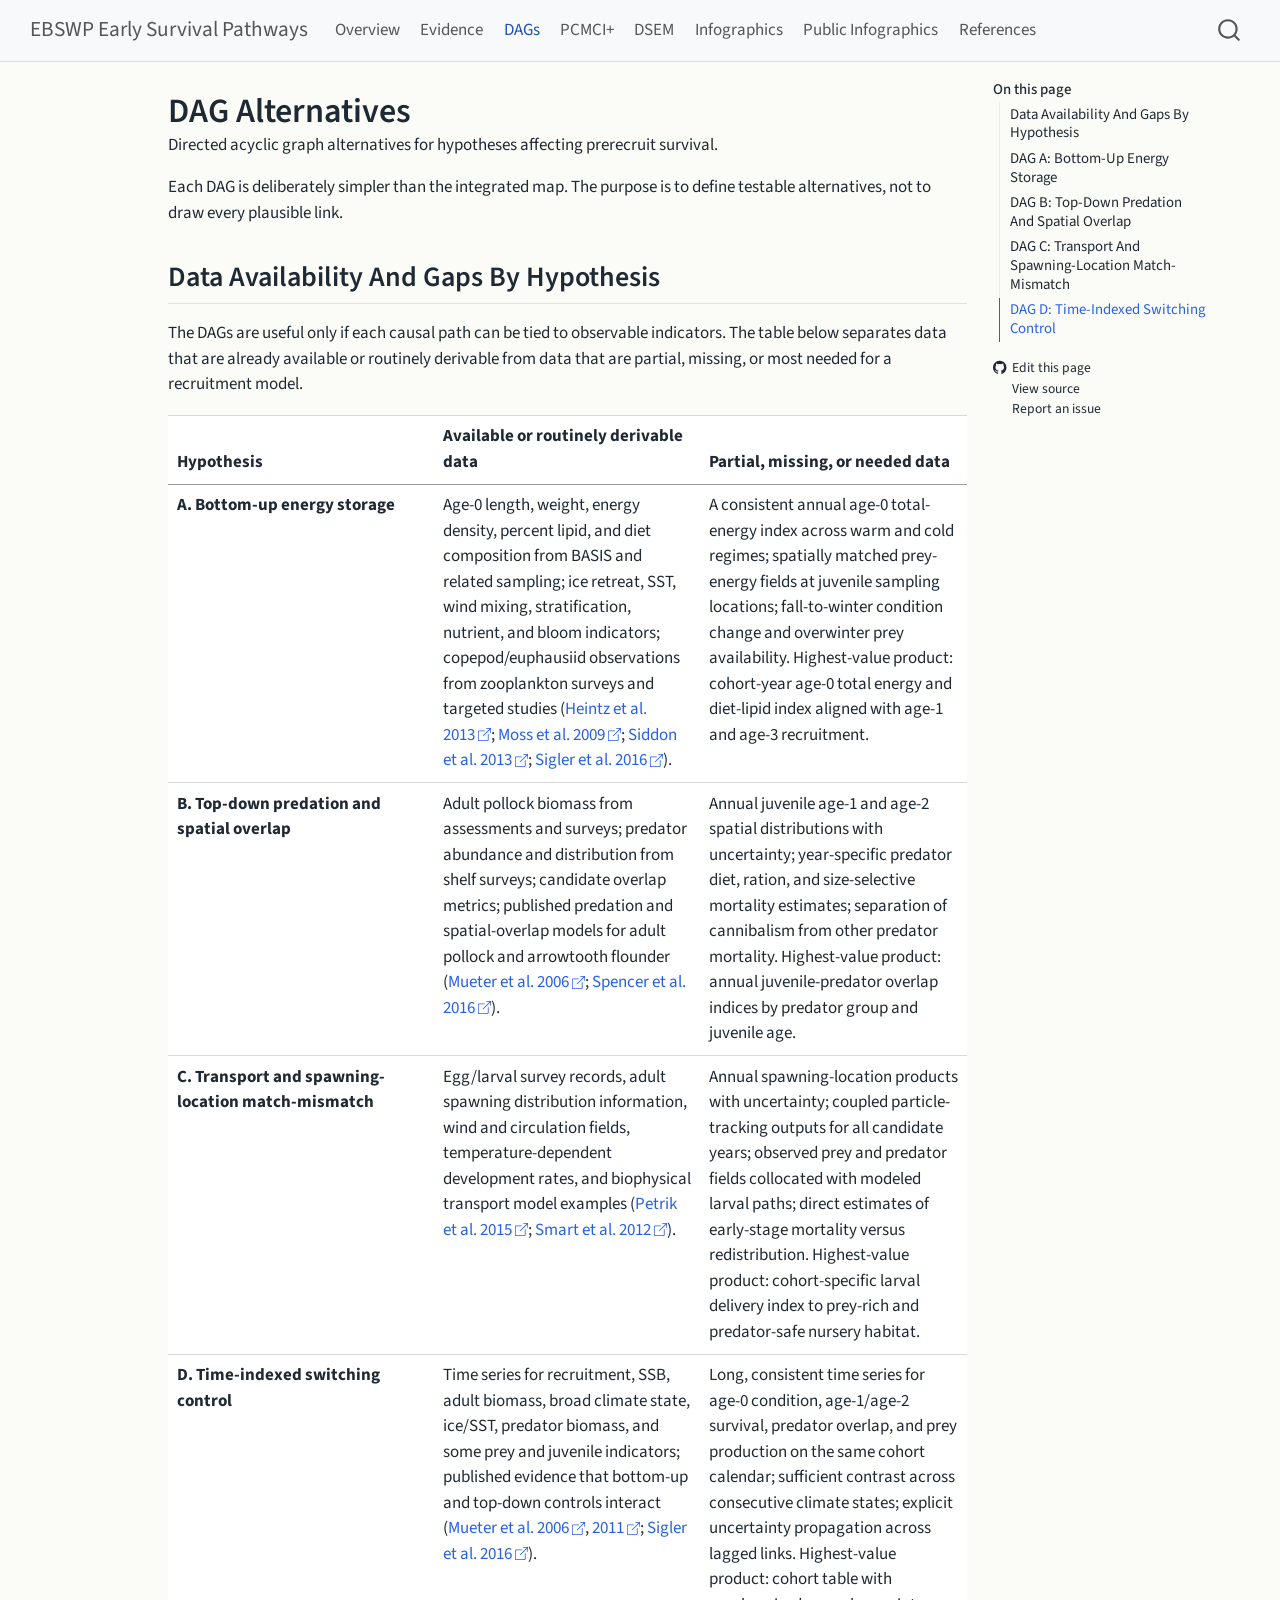
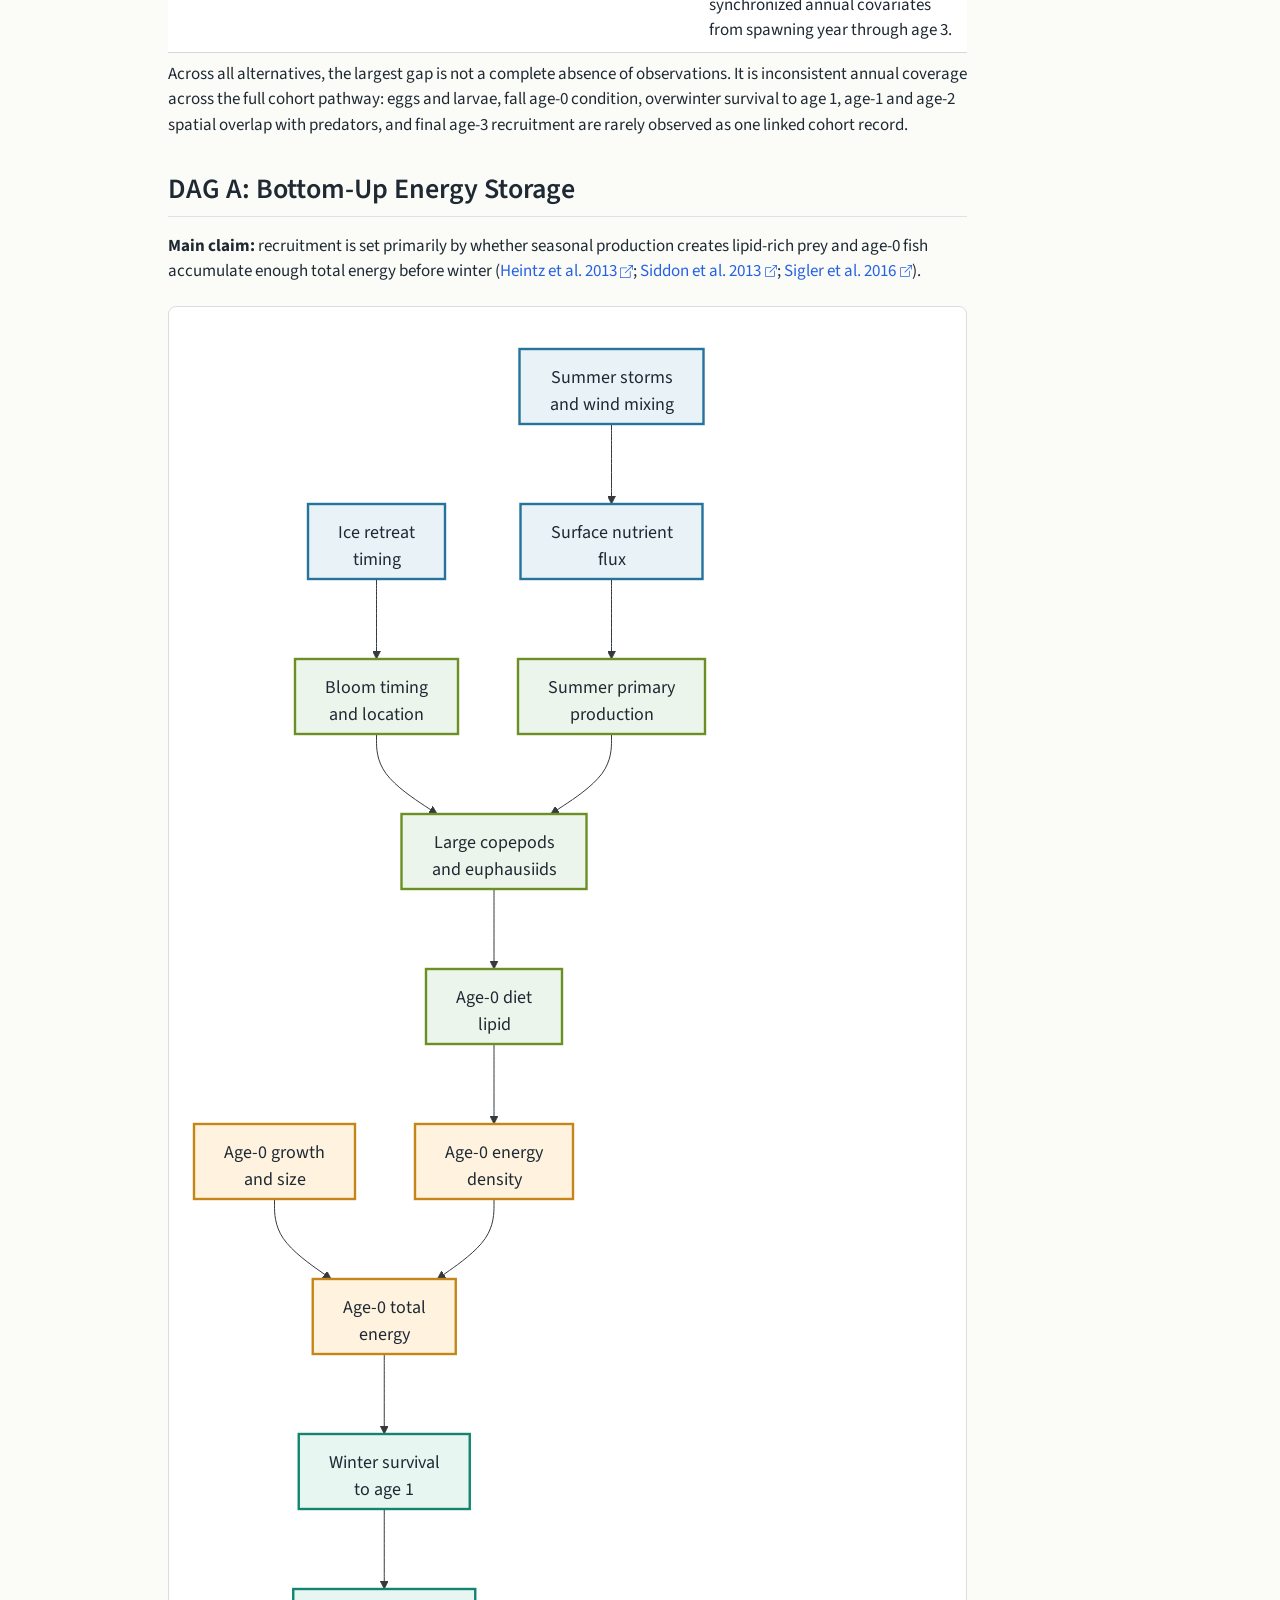
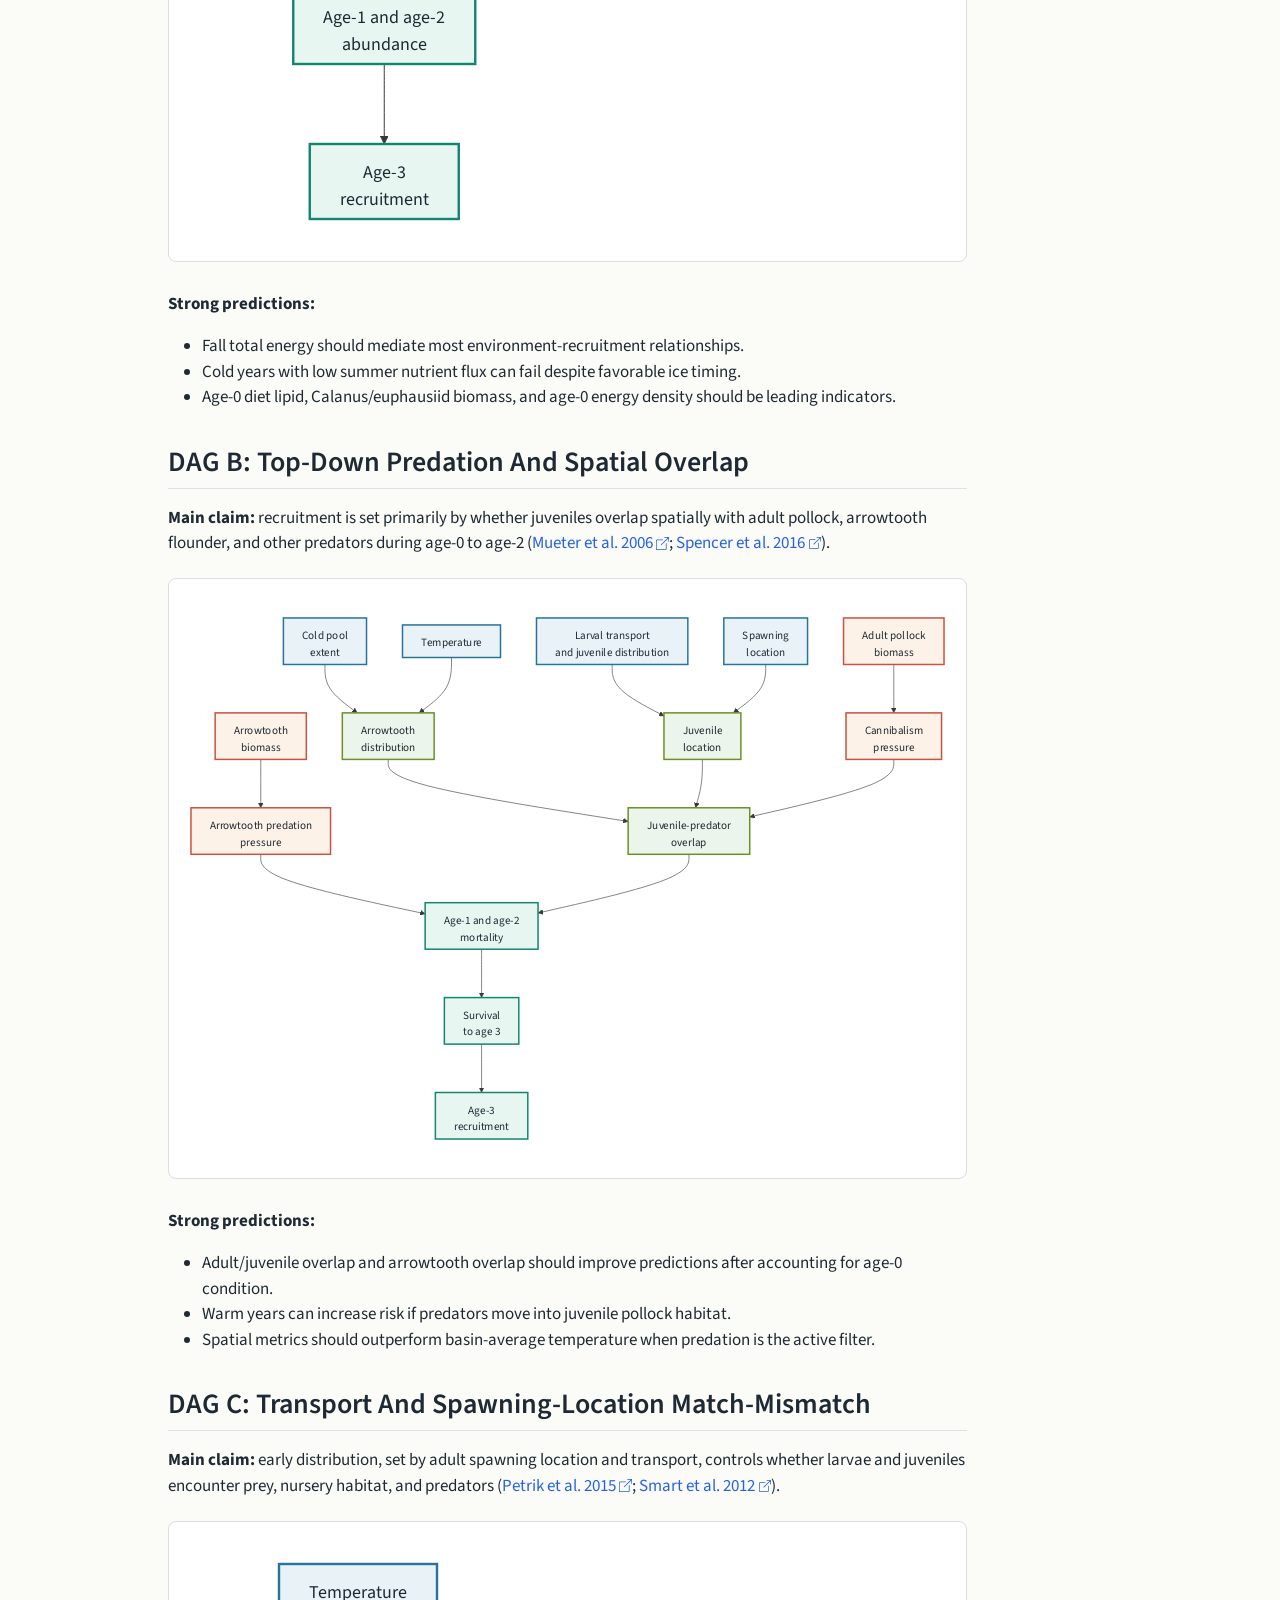
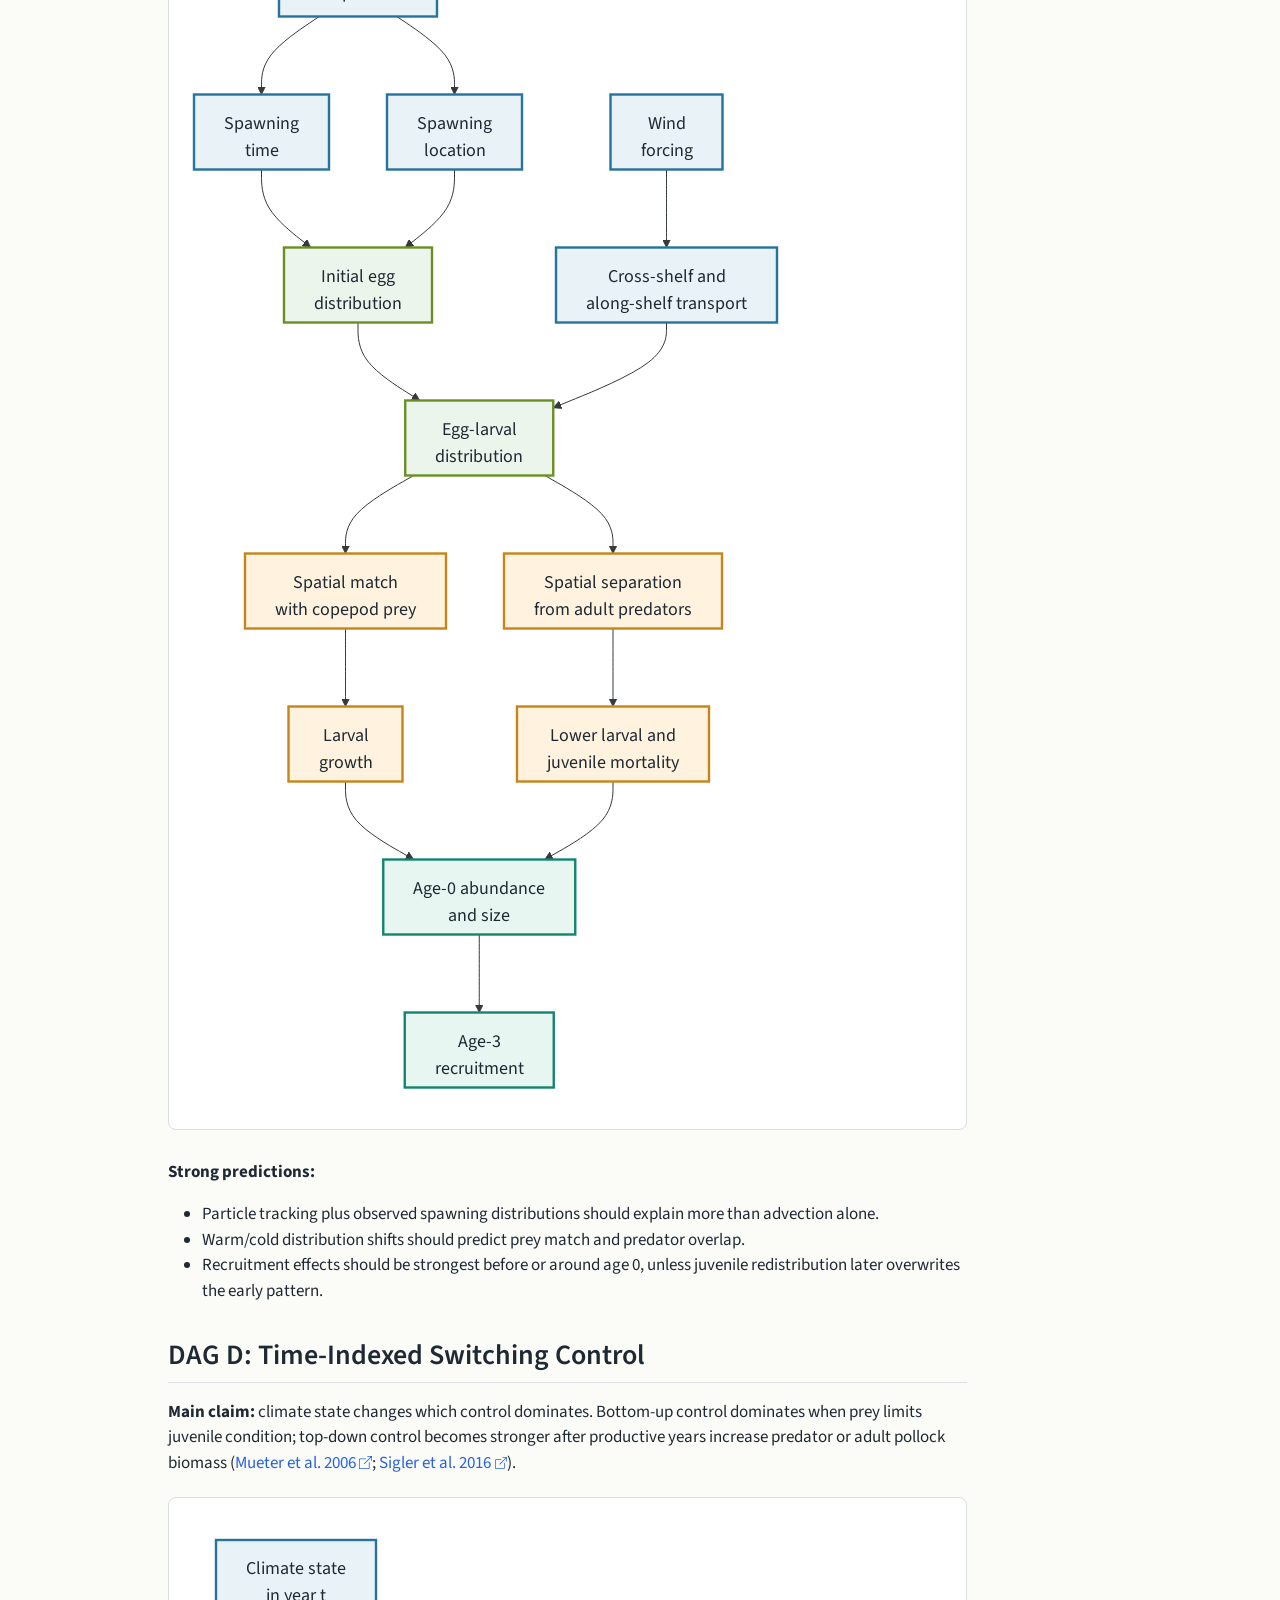
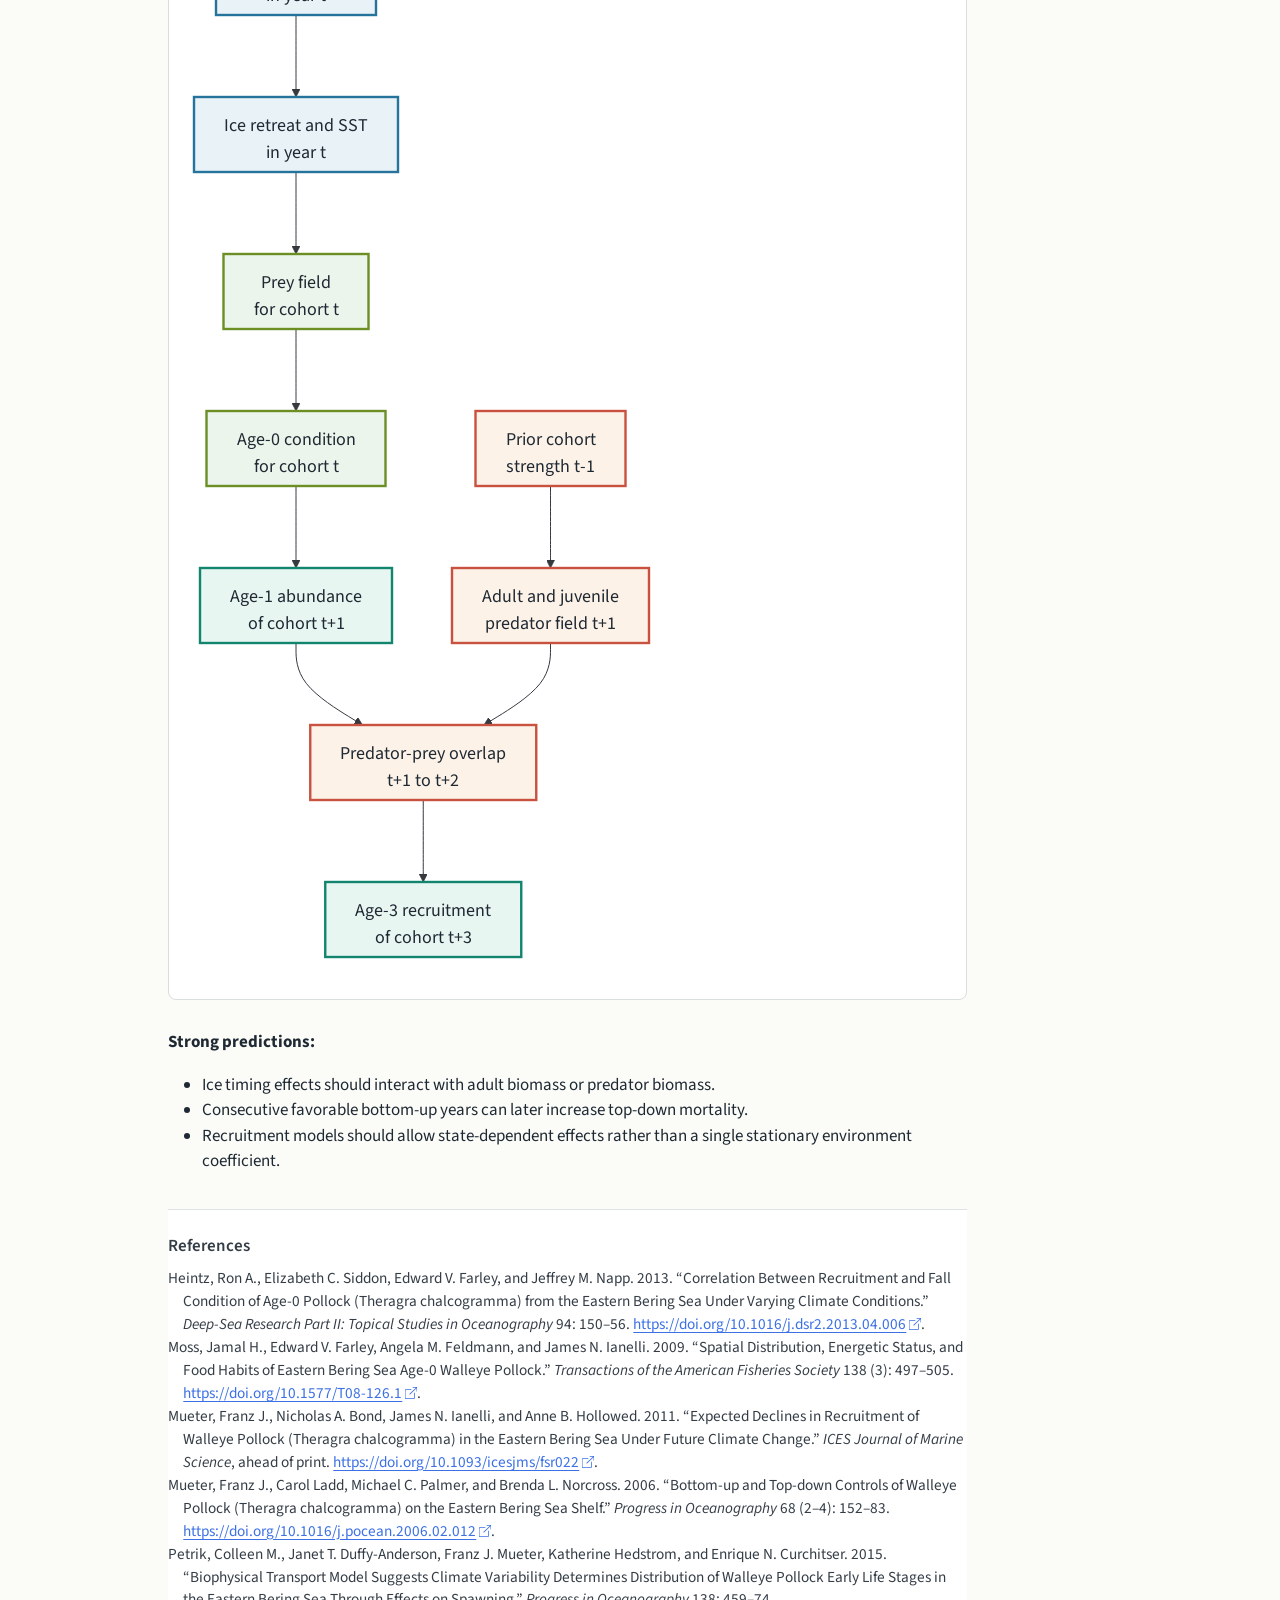
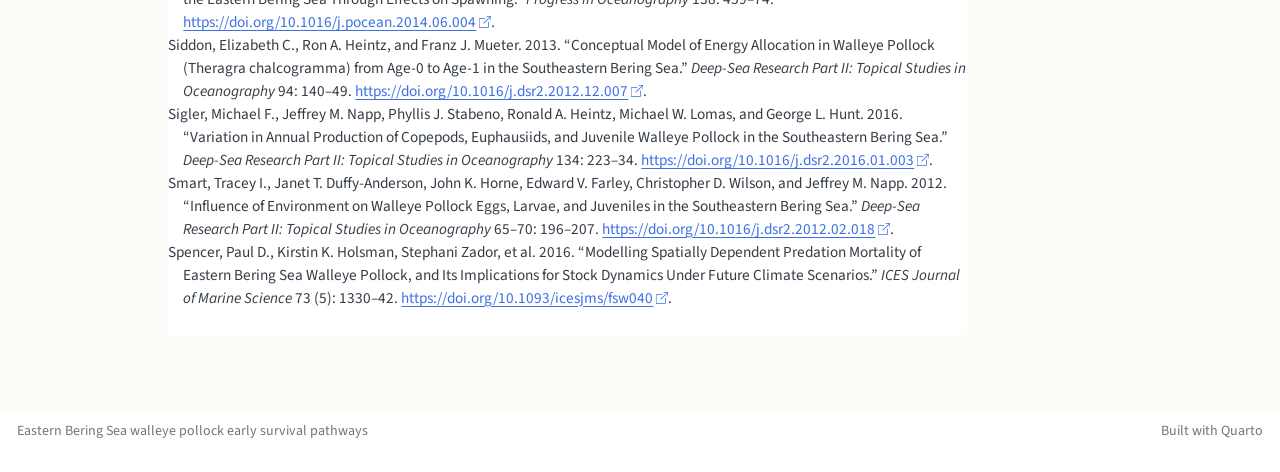
==== commit d4936683: "Add ESP project scaffolding and render checks" ====
--- a/docs/dags.html
+++ b/docs/dags.html
@@ -133,6 +133,10 @@
 <span class="menu-text">PCMCI+</span></a>
   </li>  
   <li class="nav-item">
+    <a class="nav-link" href="./dsem.html"> 
+<span class="menu-text">DSEM</span></a>
+  </li>  
+  <li class="nav-item">
     <a class="nav-link" href="./infographics.html"> 
 <span class="menu-text">Infographics</span></a>
   </li>  
@@ -166,7 +170,7 @@
   <li><a href="#dag-c-transport-and-spawning-location-match-mismatch" id="toc-dag-c-transport-and-spawning-location-match-mismatch" class="nav-link" data-scroll-target="#dag-c-transport-and-spawning-location-match-mismatch">DAG C: Transport And Spawning-Location Match-Mismatch</a></li>
   <li><a href="#dag-d-time-indexed-switching-control" id="toc-dag-d-time-indexed-switching-control" class="nav-link" data-scroll-target="#dag-d-time-indexed-switching-control">DAG D: Time-Indexed Switching Control</a></li>
   </ul>
-<div class="toc-actions"><ul><li><a href="https://github.com/afsc-assessments/ebswp_esp/blob/main/dags.qmd" class="toc-action"><i class="bi bi-github"></i>View source</a></li><li><a href="https://github.com/afsc-assessments/ebswp_esp/issues/new" class="toc-action"><i class="bi empty"></i>Report an issue</a></li></ul></div></nav>
+<div class="toc-actions"><ul><li><a href="https://github.com/afsc-assessments/ebswp_esp/edit/main/dags.qmd" class="toc-action"><i class="bi bi-github"></i>Edit this page</a></li><li><a href="https://github.com/afsc-assessments/ebswp_esp/blob/main/dags.qmd" class="toc-action"><i class="bi empty"></i>View source</a></li><li><a href="https://github.com/afsc-assessments/ebswp_esp/issues/new" class="toc-action"><i class="bi empty"></i>Report an issue</a></li></ul></div></nav>
     </div>
 <!-- main -->
 <main class="content" id="quarto-document-content">
@@ -868,7 +872,7 @@
 </div>   
     <div class="nav-footer-center">
       &nbsp;
-    <div class="toc-actions d-sm-block d-md-none"><ul><li><a href="https://github.com/afsc-assessments/ebswp_esp/blob/main/dags.qmd" class="toc-action"><i class="bi bi-github"></i>View source</a></li><li><a href="https://github.com/afsc-assessments/ebswp_esp/issues/new" class="toc-action"><i class="bi empty"></i>Report an issue</a></li></ul></div></div>
+    <div class="toc-actions d-sm-block d-md-none"><ul><li><a href="https://github.com/afsc-assessments/ebswp_esp/edit/main/dags.qmd" class="toc-action"><i class="bi bi-github"></i>Edit this page</a></li><li><a href="https://github.com/afsc-assessments/ebswp_esp/blob/main/dags.qmd" class="toc-action"><i class="bi empty"></i>View source</a></li><li><a href="https://github.com/afsc-assessments/ebswp_esp/issues/new" class="toc-action"><i class="bi empty"></i>Report an issue</a></li></ul></div></div>
     <div class="nav-footer-right">
 <p>Built with Quarto</p>
 </div>
